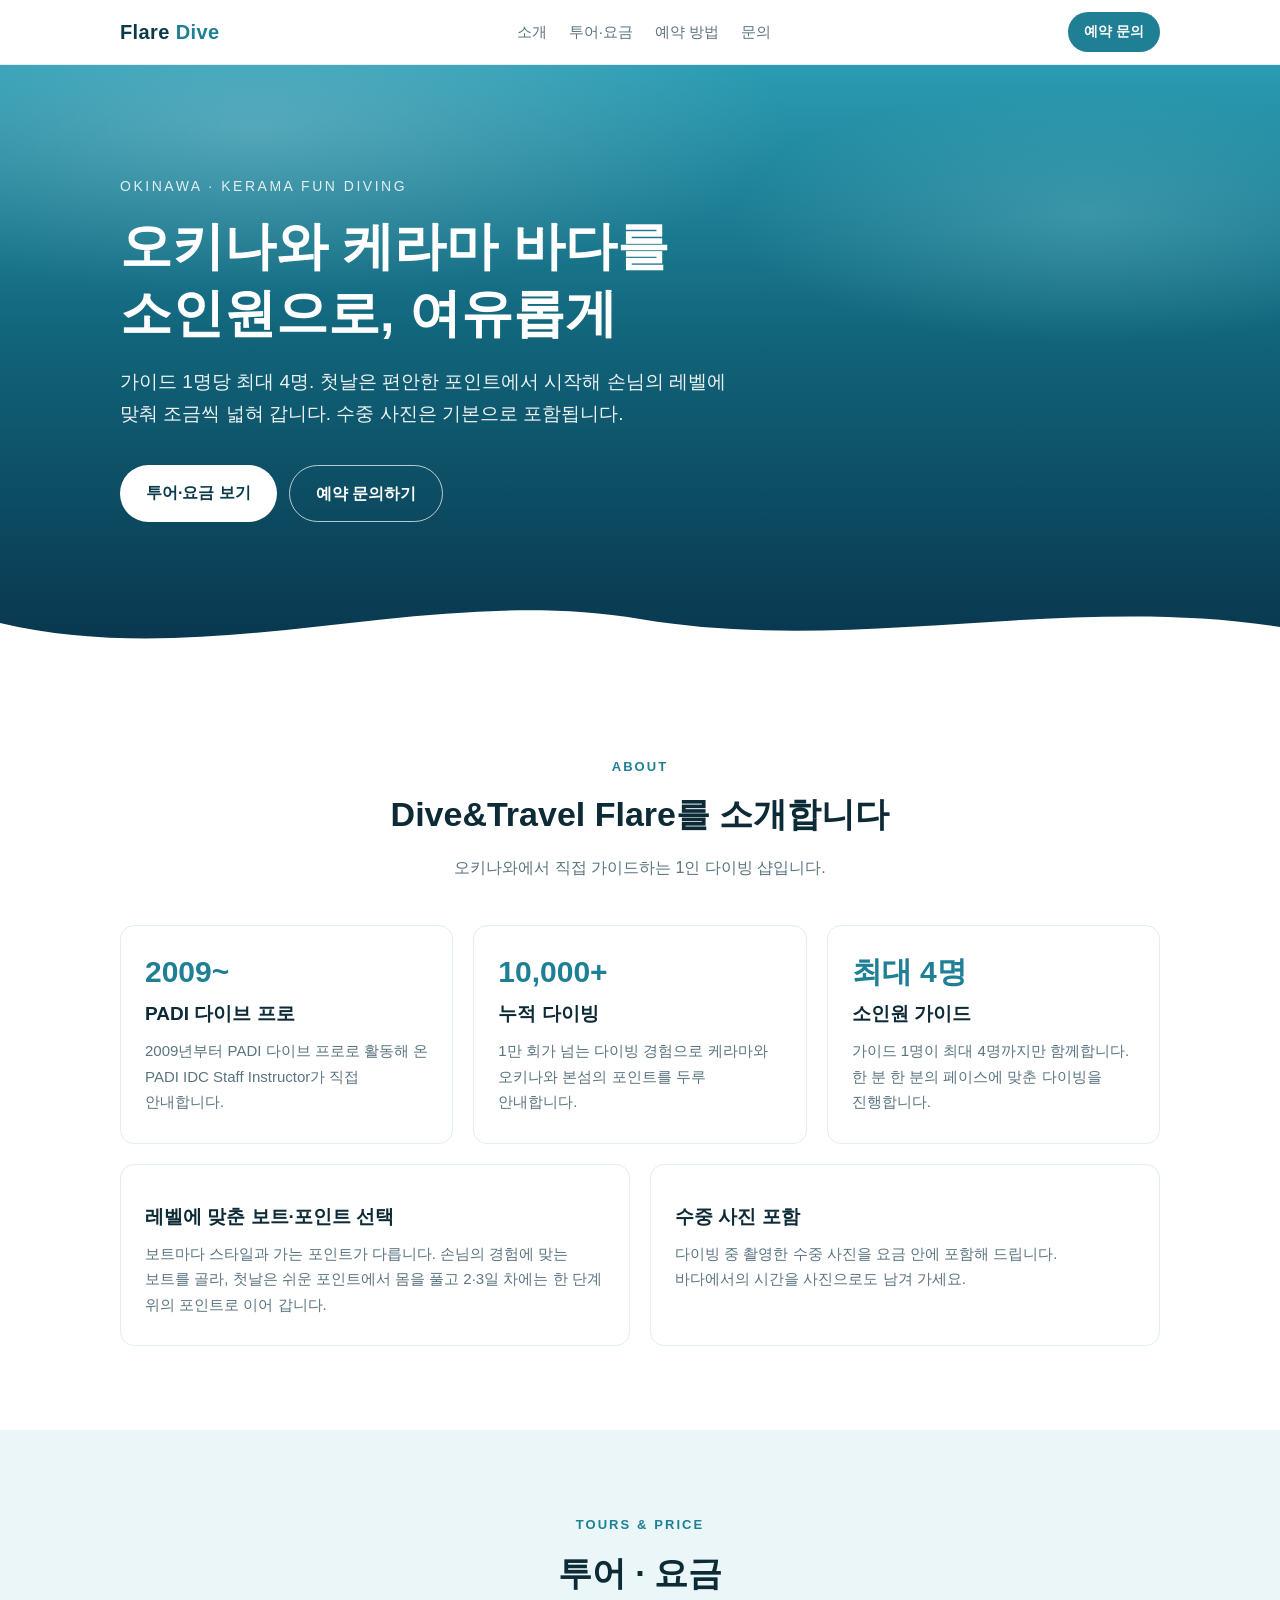
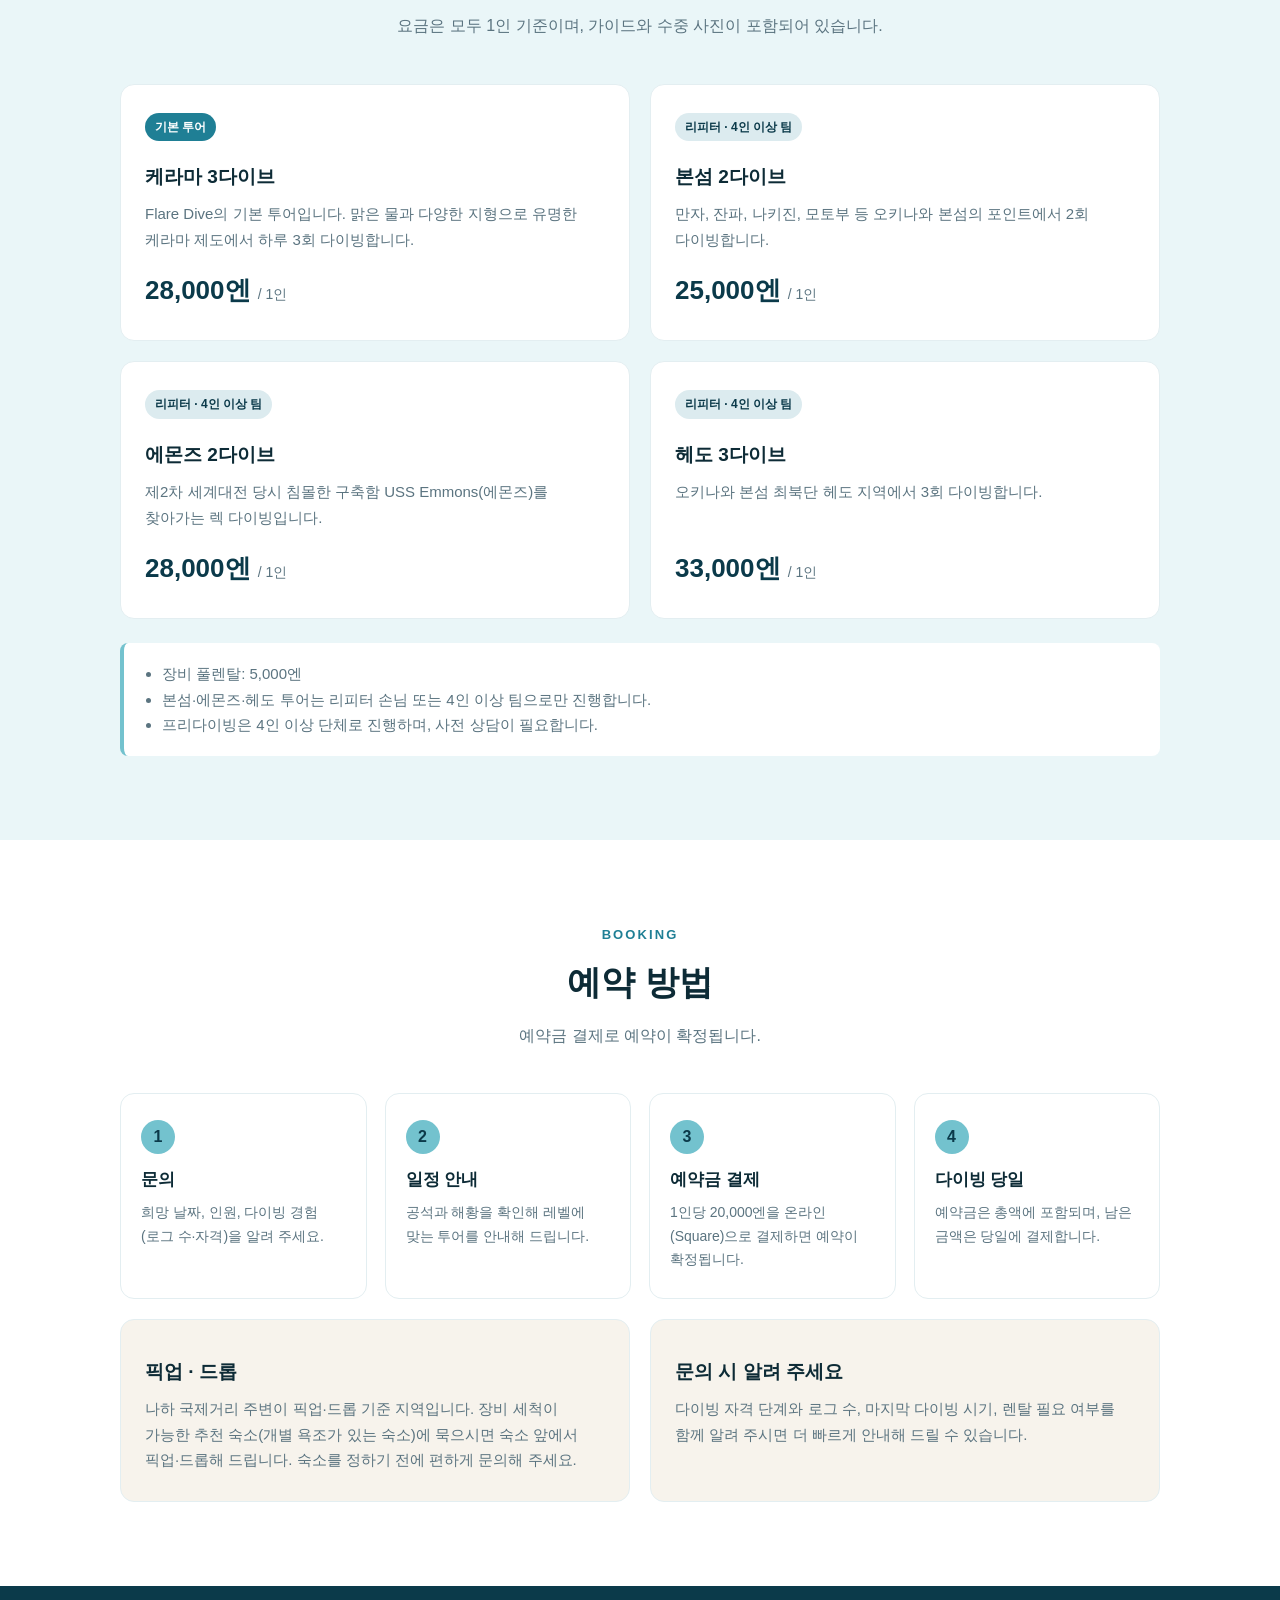
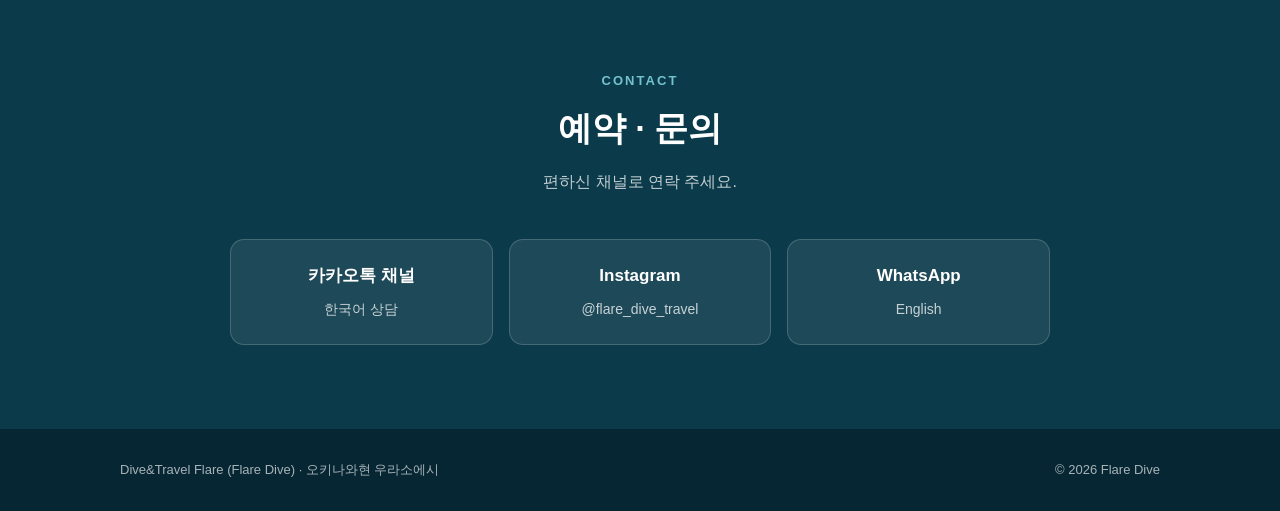
==== index.html @ b8d7e7c4 "Add Flare Dive homepage (Korean) Add initial HTML structure for Flare Dive website including header," ====
<!DOCTYPE html>
<html lang="ko">
<head>
<meta charset="UTF-8">
<meta name="viewport" content="width=device-width, initial-scale=1.0">
<title>Flare Dive | 오키나와 케라마 펀다이빙 · 소인원 가이드</title>
<meta name="description" content="오키나와 케라마 펀다이빙 전문 Dive&Travel Flare. 가이드 1명당 최대 4명 소인원, 수중 사진 포함. 2009년부터 PADI 다이브 프로로 활동한 가이드가 직접 안내합니다.">
<meta property="og:title" content="Flare Dive | 오키나와 케라마 펀다이빙">
<meta property="og:description" content="가이드 1명당 최대 4명 소인원, 수중 사진 포함. 손님 레벨에 맞춘 보트·포인트 선택.">
<meta property="og:type" content="website">
<style>
  :root {
    --ink: #0d2b36;
    --deep: #0b3a4a;
    --sea: #1f7f95;
    --brand: #73c2ce;
    --foam: #eaf6f8;
    --sand: #f7f3ec;
    --muted: #5b7480;
    --radius: 14px;
  }
  * { box-sizing: border-box; margin: 0; padding: 0; }
  html { scroll-behavior: smooth; }
  body {
    font-family: "Pretendard", "Apple SD Gothic Neo", "Noto Sans KR", "Malgun Gothic", sans-serif;
    color: var(--ink);
    line-height: 1.7;
    background: #fff;
    word-break: keep-all;
  }
  a { color: inherit; }
  .wrap { max-width: 1080px; margin: 0 auto; padding: 0 20px; }

  /* Header */
  header {
    position: sticky; top: 0; z-index: 10;
    background: rgba(255,255,255,0.92);
    backdrop-filter: blur(8px);
    border-bottom: 1px solid #e3eef1;
  }
  .nav { display: flex; align-items: center; justify-content: space-between; height: 64px; }
  .logo { font-weight: 800; font-size: 20px; letter-spacing: 0.02em; text-decoration: none; color: var(--deep); }
  .logo span { color: var(--sea); }
  .nav ul { display: flex; gap: 22px; list-style: none; }
  .nav ul a { text-decoration: none; font-size: 15px; color: var(--muted); }
  .nav ul a:hover { color: var(--sea); }
  .nav .cta-sm {
    background: var(--sea); color: #fff; text-decoration: none;
    padding: 8px 16px; border-radius: 999px; font-size: 14px; font-weight: 600;
  }

  /* Hero */
  .hero {
    position: relative; overflow: hidden; color: #fff;
    background: linear-gradient(180deg, #2a9cb3 0%, #11647a 45%, #08334a 100%);
    padding: 110px 0 150px;
  }
  .hero::before {
    content: ""; position: absolute; inset: 0;
    background:
      radial-gradient(ellipse 60% 40% at 20% 10%, rgba(255,255,255,0.22), transparent 70%),
      radial-gradient(ellipse 40% 30% at 85% 25%, rgba(115,194,206,0.35), transparent 70%);
  }
  .hero .wrap { position: relative; }
  .hero .eyebrow { font-size: 14px; letter-spacing: 0.18em; opacity: 0.85; margin-bottom: 14px; }
  .hero h1 { font-size: clamp(30px, 5vw, 52px); line-height: 1.3; font-weight: 800; margin-bottom: 18px; }
  .hero p { font-size: clamp(16px, 2vw, 19px); max-width: 620px; opacity: 0.92; }
  .hero .btns { margin-top: 34px; display: flex; gap: 12px; flex-wrap: wrap; }
  .btn {
    display: inline-block; padding: 14px 26px; border-radius: 999px;
    font-weight: 700; text-decoration: none; font-size: 16px;
  }
  .btn-light { background: #fff; color: var(--deep); }
  .btn-line { border: 1.5px solid rgba(255,255,255,0.7); color: #fff; }
  .wave { position: absolute; left: 0; right: 0; bottom: -1px; width: 100%; height: 90px; }

  /* Sections */
  section { padding: 84px 0; }
  .sec-title { text-align: center; margin-bottom: 44px; }
  .sec-title small { display: block; color: var(--sea); font-weight: 700; letter-spacing: 0.16em; font-size: 13px; margin-bottom: 8px; }
  .sec-title h2 { font-size: clamp(24px, 3.4vw, 34px); font-weight: 800; }
  .sec-title p { color: var(--muted); margin-top: 10px; }

  .grid-3 { display: grid; grid-template-columns: repeat(3, 1fr); gap: 20px; }
  .grid-2 { display: grid; grid-template-columns: repeat(2, 1fr); gap: 20px; }
  .card {
    background: #fff; border: 1px solid #e3eef1; border-radius: var(--radius);
    padding: 28px 24px;
  }
  .card .num { font-size: 30px; font-weight: 800; color: var(--sea); line-height: 1.2; }
  .card h3 { font-size: 19px; margin: 8px 0 8px; }
  .card p { color: var(--muted); font-size: 15px; }

  .bg-foam { background: var(--foam); }
  .bg-sand { background: var(--sand); }

  /* Tours */
  .tour { display: flex; flex-direction: column; }
  .tour .tag {
    align-self: flex-start; font-size: 12px; font-weight: 700;
    padding: 4px 10px; border-radius: 999px; margin-bottom: 12px;
  }
  .tag-main { background: var(--sea); color: #fff; }
  .tag-sub { background: #dcebef; color: var(--deep); }
  .tour .price { font-size: 26px; font-weight: 800; color: var(--deep); margin-top: auto; padding-top: 16px; }
  .tour .price small { font-size: 14px; font-weight: 500; color: var(--muted); }
  .note-box {
    margin-top: 24px; background: #fff; border-left: 4px solid var(--brand);
    border-radius: 8px; padding: 18px 20px; font-size: 15px; color: var(--muted);
  }
  .note-box li { margin-left: 18px; }

  /* Steps */
  .steps { list-style: none; counter-reset: s; display: grid; grid-template-columns: repeat(4, 1fr); gap: 18px; }
  .steps li {
    counter-increment: s; background: #fff; border-radius: var(--radius);
    padding: 26px 20px; border: 1px solid #e3eef1; position: relative;
  }
  .steps li::before {
    content: counter(s); display: grid; place-items: center;
    width: 34px; height: 34px; border-radius: 50%;
    background: var(--brand); color: var(--deep); font-weight: 800; margin-bottom: 12px;
  }
  .steps h3 { font-size: 17px; margin-bottom: 6px; }
  .steps p { font-size: 14px; color: var(--muted); }

  /* Contact */
  .contact { background: var(--deep); color: #fff; text-align: center; }
  .contact .sec-title p { color: rgba(255,255,255,0.75); }
  .channels { display: grid; grid-template-columns: repeat(3, 1fr); gap: 16px; max-width: 820px; margin: 0 auto; }
  .channel {
    display: block; text-decoration: none; background: rgba(255,255,255,0.08);
    border: 1px solid rgba(255,255,255,0.18); border-radius: var(--radius); padding: 22px 16px;
  }
  .channel:hover { background: rgba(255,255,255,0.14); }
  .channel strong { display: block; font-size: 17px; margin-bottom: 4px; }
  .channel span { font-size: 14px; opacity: 0.75; }

  footer { background: #062633; color: rgba(255,255,255,0.65); font-size: 13px; padding: 30px 0; }
  footer .wrap { display: flex; justify-content: space-between; flex-wrap: wrap; gap: 10px; }

  @media (max-width: 860px) {
    .nav ul { display: none; }
    .grid-3, .grid-2, .channels { grid-template-columns: 1fr; }
    .steps { grid-template-columns: 1fr 1fr; }
    section { padding: 64px 0; }
    .hero { padding: 80px 0 120px; }
  }
  @media (max-width: 520px) {
    .steps { grid-template-columns: 1fr; }
  }
</style>
</head>
<body>

<header>
  <div class="wrap nav">
    <a class="logo" href="#top">Flare <span>Dive</span></a>
    <ul>
      <li><a href="#about">소개</a></li>
      <li><a href="#tours">투어·요금</a></li>
      <li><a href="#booking">예약 방법</a></li>
      <li><a href="#contact">문의</a></li>
    </ul>
    <a class="cta-sm" href="#contact">예약 문의</a>
  </div>
</header>

<main id="top">

  <!-- Hero -->
  <div class="hero">
    <div class="wrap">
      <div class="eyebrow">OKINAWA · KERAMA FUN DIVING</div>
      <h1>오키나와 케라마 바다를<br>소인원으로, 여유롭게</h1>
      <p>가이드 1명당 최대 4명. 첫날은 편안한 포인트에서 시작해 손님의 레벨에 맞춰 조금씩 넓혀 갑니다. 수중 사진은 기본으로 포함됩니다.</p>
      <div class="btns">
        <a class="btn btn-light" href="#tours">투어·요금 보기</a>
        <a class="btn btn-line" href="#contact">예약 문의하기</a>
      </div>
    </div>
    <svg class="wave" viewBox="0 0 1440 90" preserveAspectRatio="none" aria-hidden="true">
      <path fill="#ffffff" d="M0,40 C240,90 480,0 720,36 C960,72 1200,10 1440,44 L1440,90 L0,90 Z"></path>
    </svg>
  </div>

  <!-- About -->
  <section id="about">
    <div class="wrap">
      <div class="sec-title">
        <small>ABOUT</small>
        <h2>Dive&amp;Travel Flare를 소개합니다</h2>
        <p>오키나와에서 직접 가이드하는 1인 다이빙 샵입니다.</p>
      </div>
      <div class="grid-3">
        <div class="card">
          <div class="num">2009~</div>
          <h3>PADI 다이브 프로</h3>
          <p>2009년부터 PADI 다이브 프로로 활동해 온 PADI IDC Staff Instructor가 직접 안내합니다.</p>
        </div>
        <div class="card">
          <div class="num">10,000+</div>
          <h3>누적 다이빙</h3>
          <p>1만 회가 넘는 다이빙 경험으로 케라마와 오키나와 본섬의 포인트를 두루 안내합니다.</p>
        </div>
        <div class="card">
          <div class="num">최대 4명</div>
          <h3>소인원 가이드</h3>
          <p>가이드 1명이 최대 4명까지만 함께합니다. 한 분 한 분의 페이스에 맞춘 다이빙을 진행합니다.</p>
        </div>
      </div>
      <div class="grid-2" style="margin-top:20px;">
        <div class="card">
          <h3>레벨에 맞춘 보트·포인트 선택</h3>
          <p>보트마다 스타일과 가는 포인트가 다릅니다. 손님의 경험에 맞는 보트를 골라, 첫날은 쉬운 포인트에서 몸을 풀고 2·3일 차에는 한 단계 위의 포인트로 이어 갑니다.</p>
        </div>
        <div class="card">
          <h3>수중 사진 포함</h3>
          <p>다이빙 중 촬영한 수중 사진을 요금 안에 포함해 드립니다. 바다에서의 시간을 사진으로도 남겨 가세요.</p>
        </div>
      </div>
    </div>
  </section>

  <!-- Tours -->
  <section id="tours" class="bg-foam">
    <div class="wrap">
      <div class="sec-title">
        <small>TOURS &amp; PRICE</small>
        <h2>투어 · 요금</h2>
        <p>요금은 모두 1인 기준이며, 가이드와 수중 사진이 포함되어 있습니다.</p>
      </div>
      <div class="grid-2">
        <div class="card tour">
          <span class="tag tag-main">기본 투어</span>
          <h3>케라마 3다이브</h3>
          <p>Flare Dive의 기본 투어입니다. 맑은 물과 다양한 지형으로 유명한 케라마 제도에서 하루 3회 다이빙합니다.</p>
          <div class="price">28,000엔 <small>/ 1인</small></div>
        </div>
        <div class="card tour">
          <span class="tag tag-sub">리피터 · 4인 이상 팀</span>
          <h3>본섬 2다이브</h3>
          <p>만자, 잔파, 나키진, 모토부 등 오키나와 본섬의 포인트에서 2회 다이빙합니다.</p>
          <div class="price">25,000엔 <small>/ 1인</small></div>
        </div>
        <div class="card tour">
          <span class="tag tag-sub">리피터 · 4인 이상 팀</span>
          <h3>에몬즈 2다이브</h3>
          <p>제2차 세계대전 당시 침몰한 구축함 USS Emmons(에몬즈)를 찾아가는 렉 다이빙입니다.</p>
          <div class="price">28,000엔 <small>/ 1인</small></div>
        </div>
        <div class="card tour">
          <span class="tag tag-sub">리피터 · 4인 이상 팀</span>
          <h3>헤도 3다이브</h3>
          <p>오키나와 본섬 최북단 헤도 지역에서 3회 다이빙합니다.</p>
          <div class="price">33,000엔 <small>/ 1인</small></div>
        </div>
      </div>
      <div class="note-box">
        <ul>
          <li>장비 풀렌탈: 5,000엔</li>
          <li>본섬·에몬즈·헤도 투어는 리피터 손님 또는 4인 이상 팀으로만 진행합니다.</li>
          <li>프리다이빙은 4인 이상 단체로 진행하며, 사전 상담이 필요합니다.</li>
        </ul>
      </div>
    </div>
  </section>

  <!-- Booking -->
  <section id="booking">
    <div class="wrap">
      <div class="sec-title">
        <small>BOOKING</small>
        <h2>예약 방법</h2>
        <p>예약금 결제로 예약이 확정됩니다.</p>
      </div>
      <ol class="steps">
        <li>
          <h3>문의</h3>
          <p>희망 날짜, 인원, 다이빙 경험(로그 수·자격)을 알려 주세요.</p>
        </li>
        <li>
          <h3>일정 안내</h3>
          <p>공석과 해황을 확인해 레벨에 맞는 투어를 안내해 드립니다.</p>
        </li>
        <li>
          <h3>예약금 결제</h3>
          <p>1인당 20,000엔을 온라인(Square)으로 결제하면 예약이 확정됩니다.</p>
        </li>
        <li>
          <h3>다이빙 당일</h3>
          <p>예약금은 총액에 포함되며, 남은 금액은 당일에 결제합니다.</p>
        </li>
      </ol>
      <div class="grid-2" style="margin-top:20px;">
        <div class="card bg-sand">
          <h3>픽업 · 드롭</h3>
          <p>나하 국제거리 주변이 픽업·드롭 기준 지역입니다. 장비 세척이 가능한 추천 숙소(개별 욕조가 있는 숙소)에 묵으시면 숙소 앞에서 픽업·드롭해 드립니다. 숙소를 정하기 전에 편하게 문의해 주세요.</p>
        </div>
        <div class="card bg-sand">
          <h3>문의 시 알려 주세요</h3>
          <p>다이빙 자격 단계와 로그 수, 마지막 다이빙 시기, 렌탈 필요 여부를 함께 알려 주시면 더 빠르게 안내해 드릴 수 있습니다.</p>
        </div>
      </div>
    </div>
  </section>

  <!-- Contact -->
  <section id="contact" class="contact">
    <div class="wrap">
      <div class="sec-title">
        <small style="color:var(--brand);">CONTACT</small>
        <h2>예약 · 문의</h2>
        <p>편하신 채널로 연락 주세요.</p>
      </div>
      <div class="channels">
        <a class="channel" href="#" data-channel="kakao">
          <strong>카카오톡 채널</strong>
          <span>한국어 상담</span>
        </a>
        <a class="channel" href="https://www.instagram.com/flare_dive_travel/" target="_blank" rel="noopener">
          <strong>Instagram</strong>
          <span>@flare_dive_travel</span>
        </a>
        <a class="channel" href="#" data-channel="whatsapp">
          <strong>WhatsApp</strong>
          <span>English</span>
        </a>
      </div>
    </div>
  </section>

</main>

<footer>
  <div class="wrap">
    <div>Dive&amp;Travel Flare (Flare Dive) · 오키나와현 우라소에시</div>
    <div>© 2026 Flare Dive</div>
  </div>
</footer>

</body>
</html>
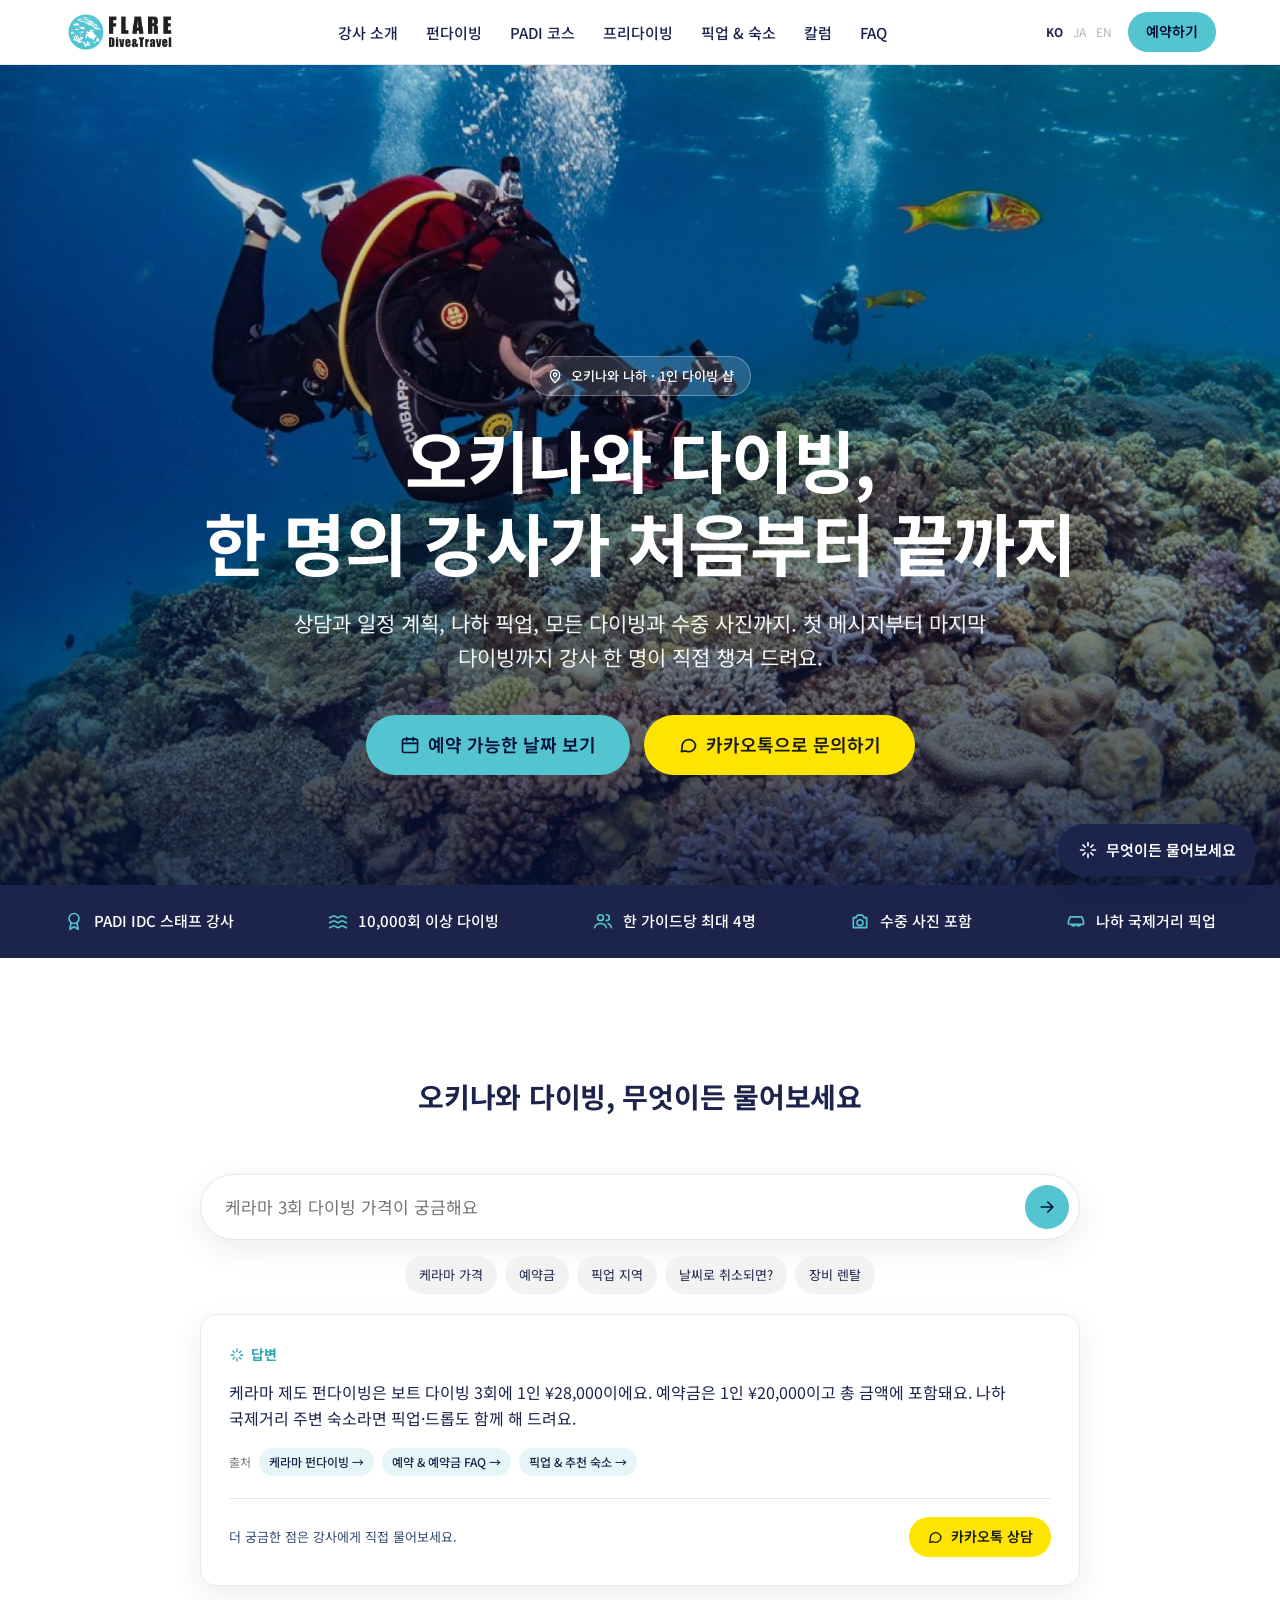
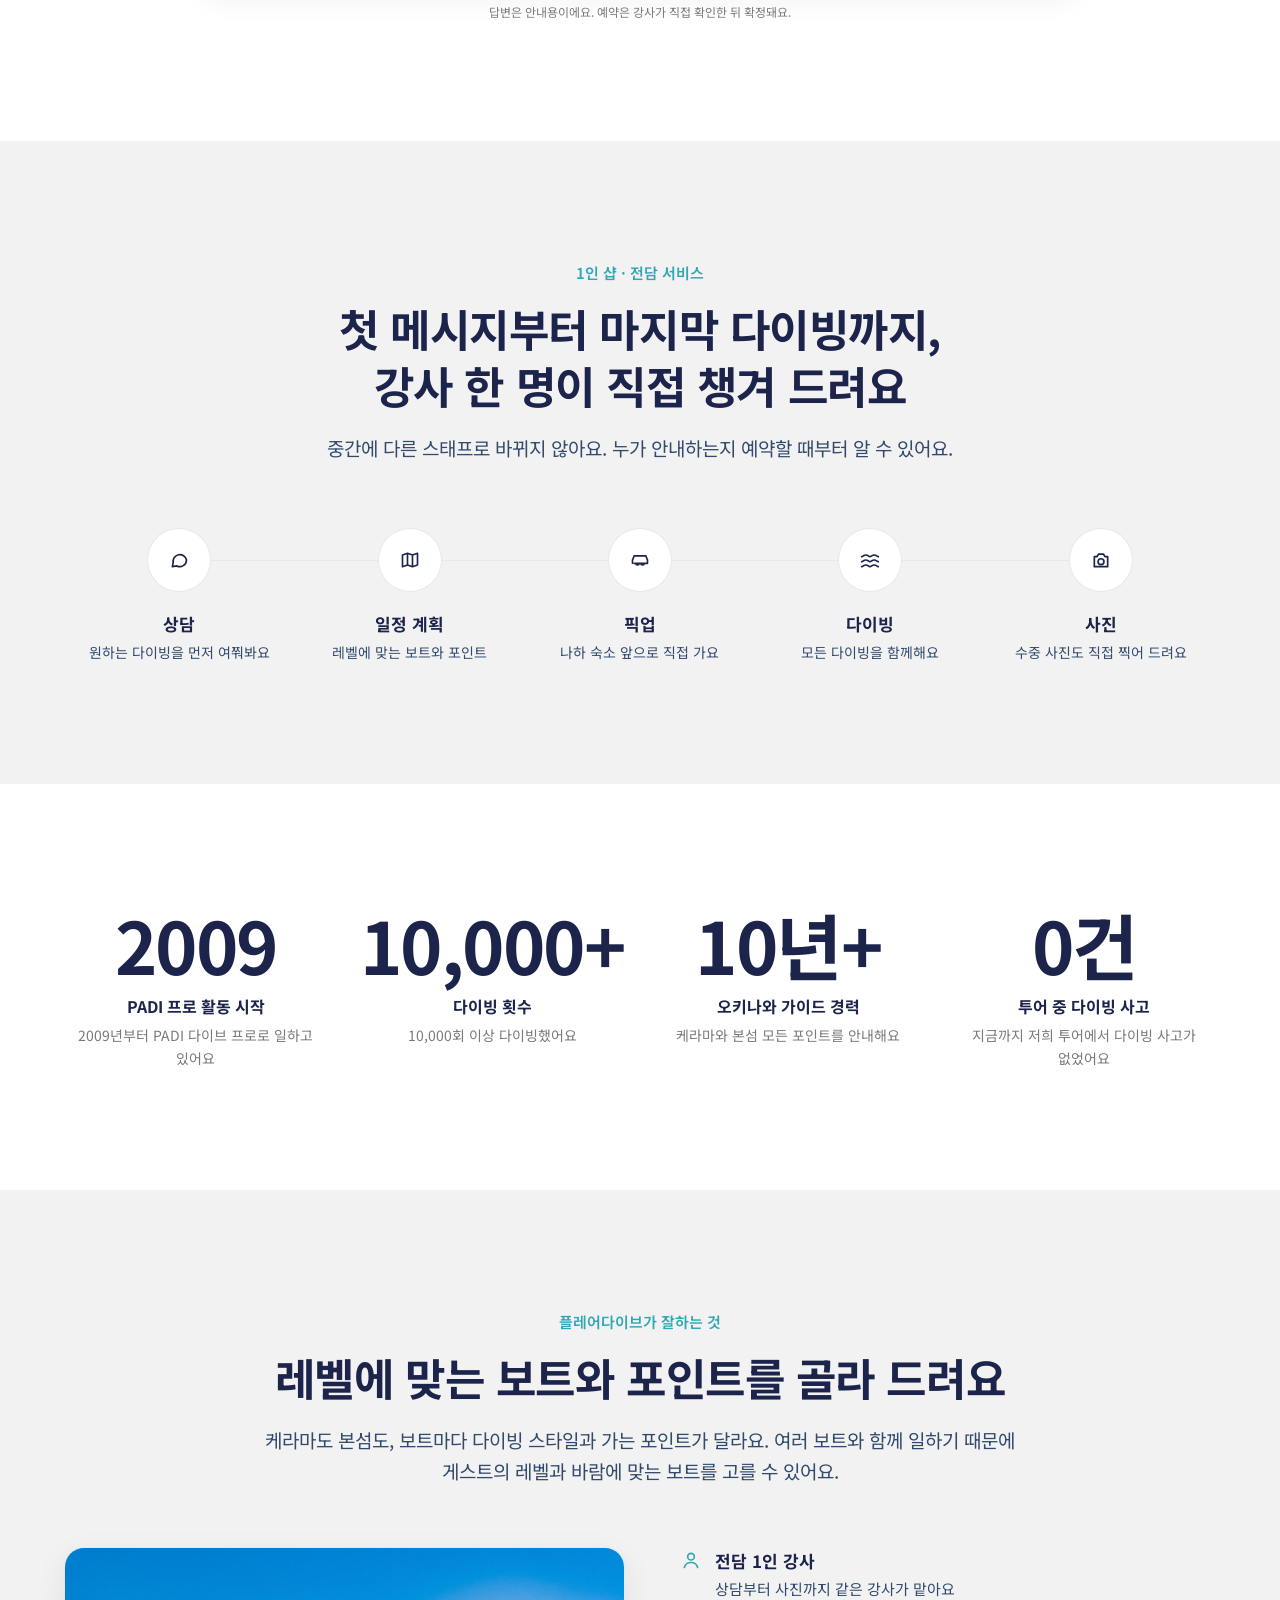
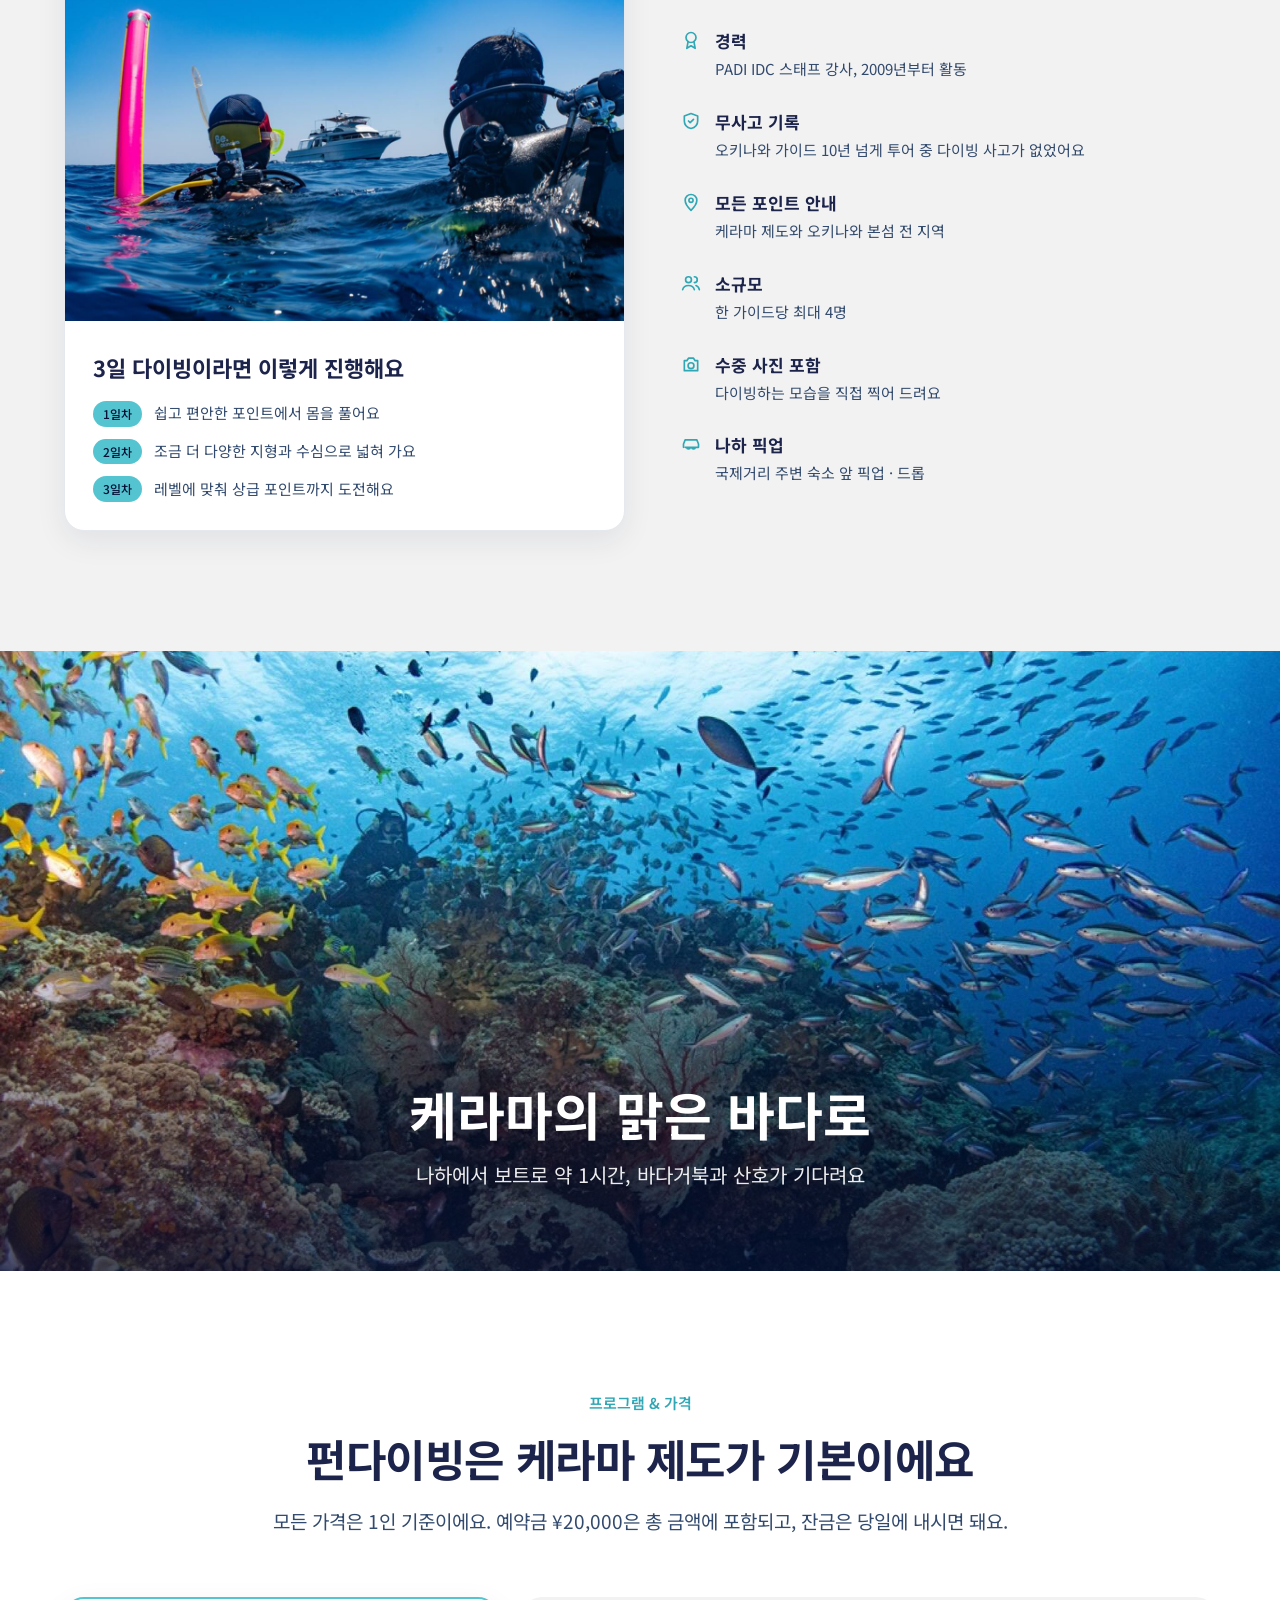
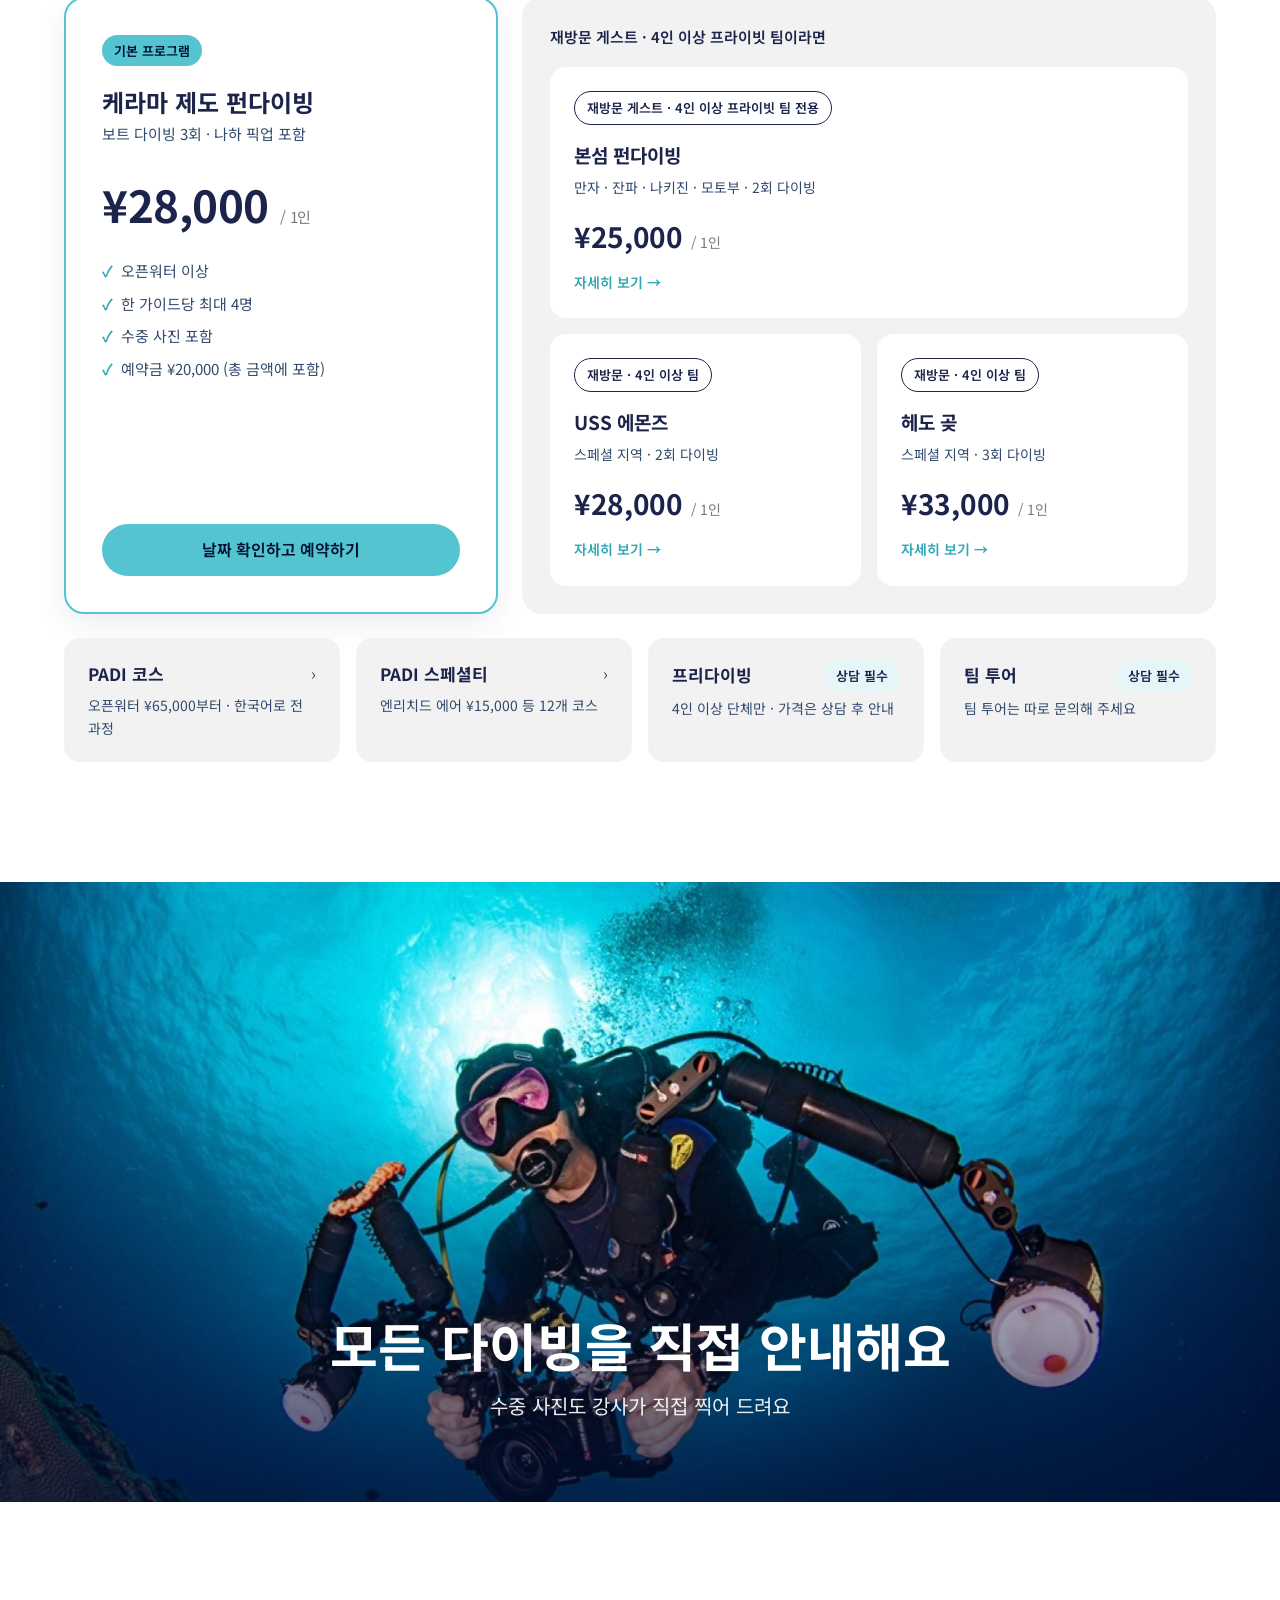
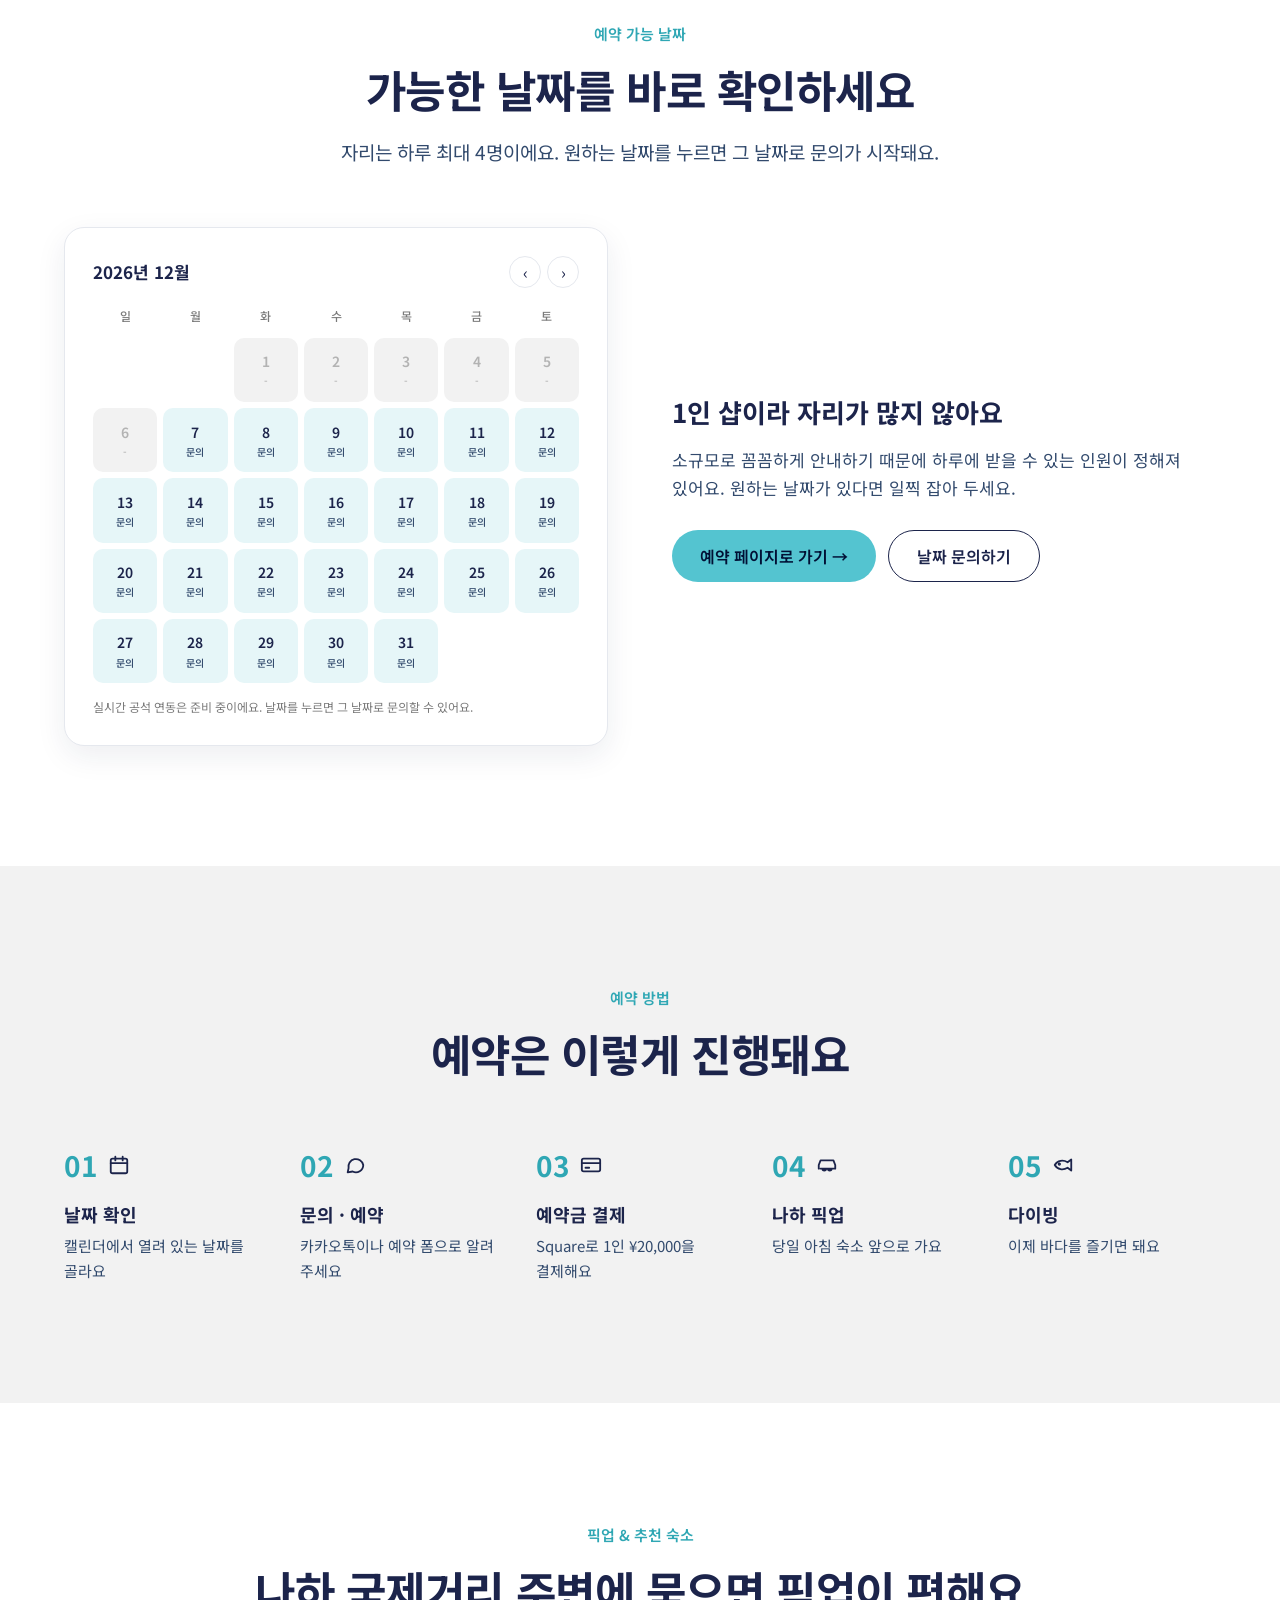
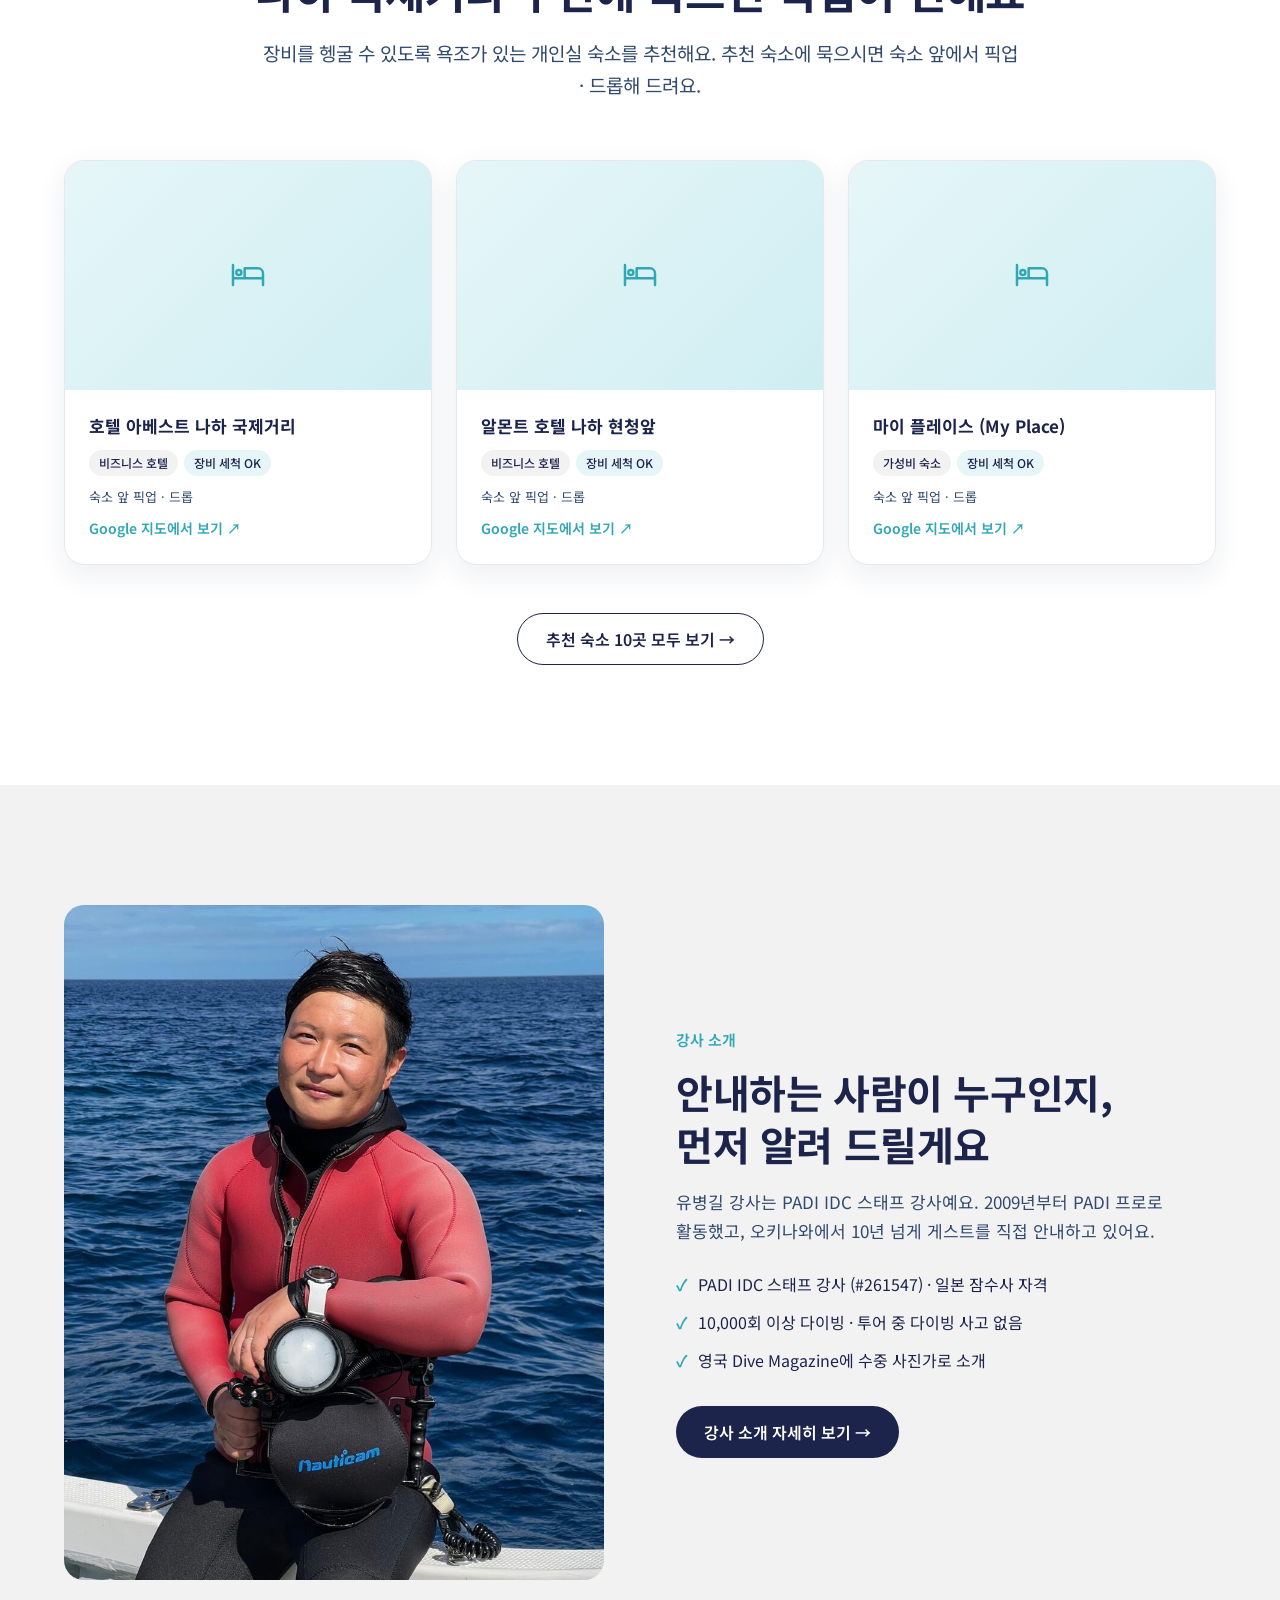
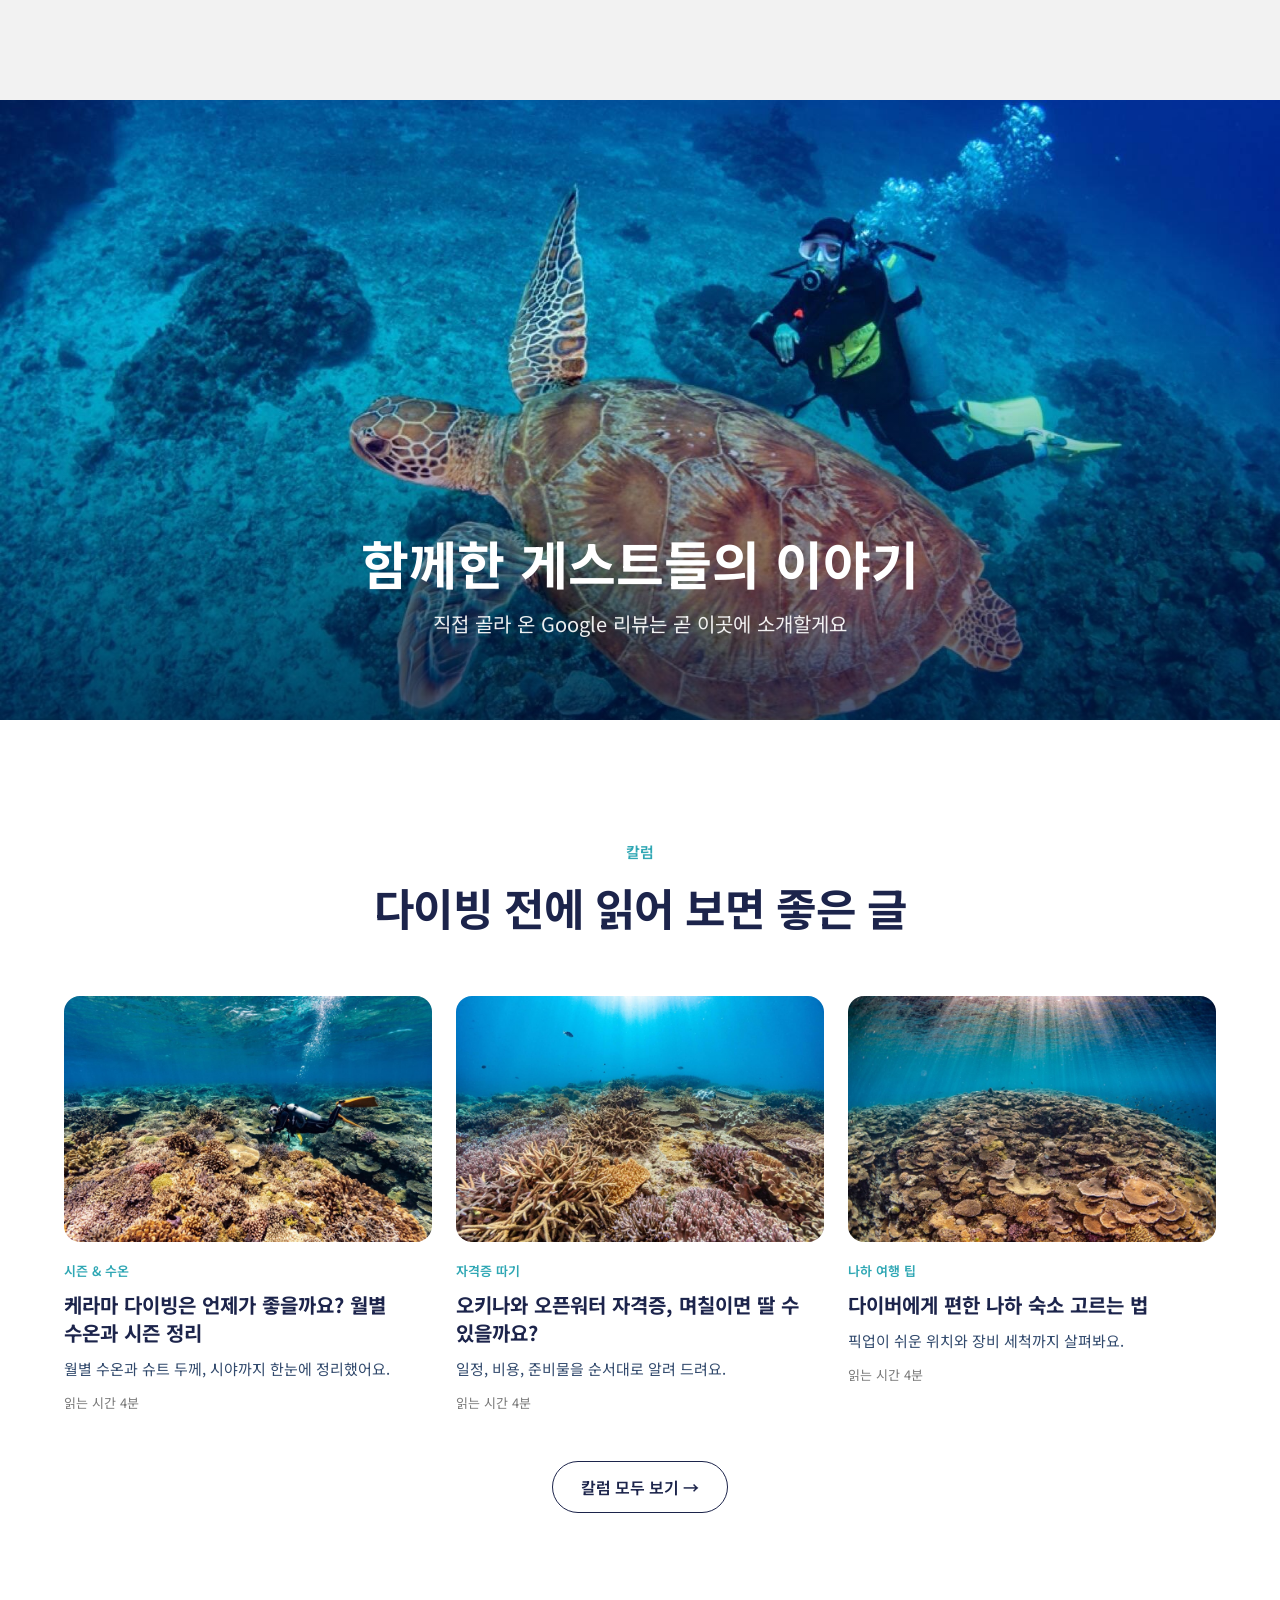
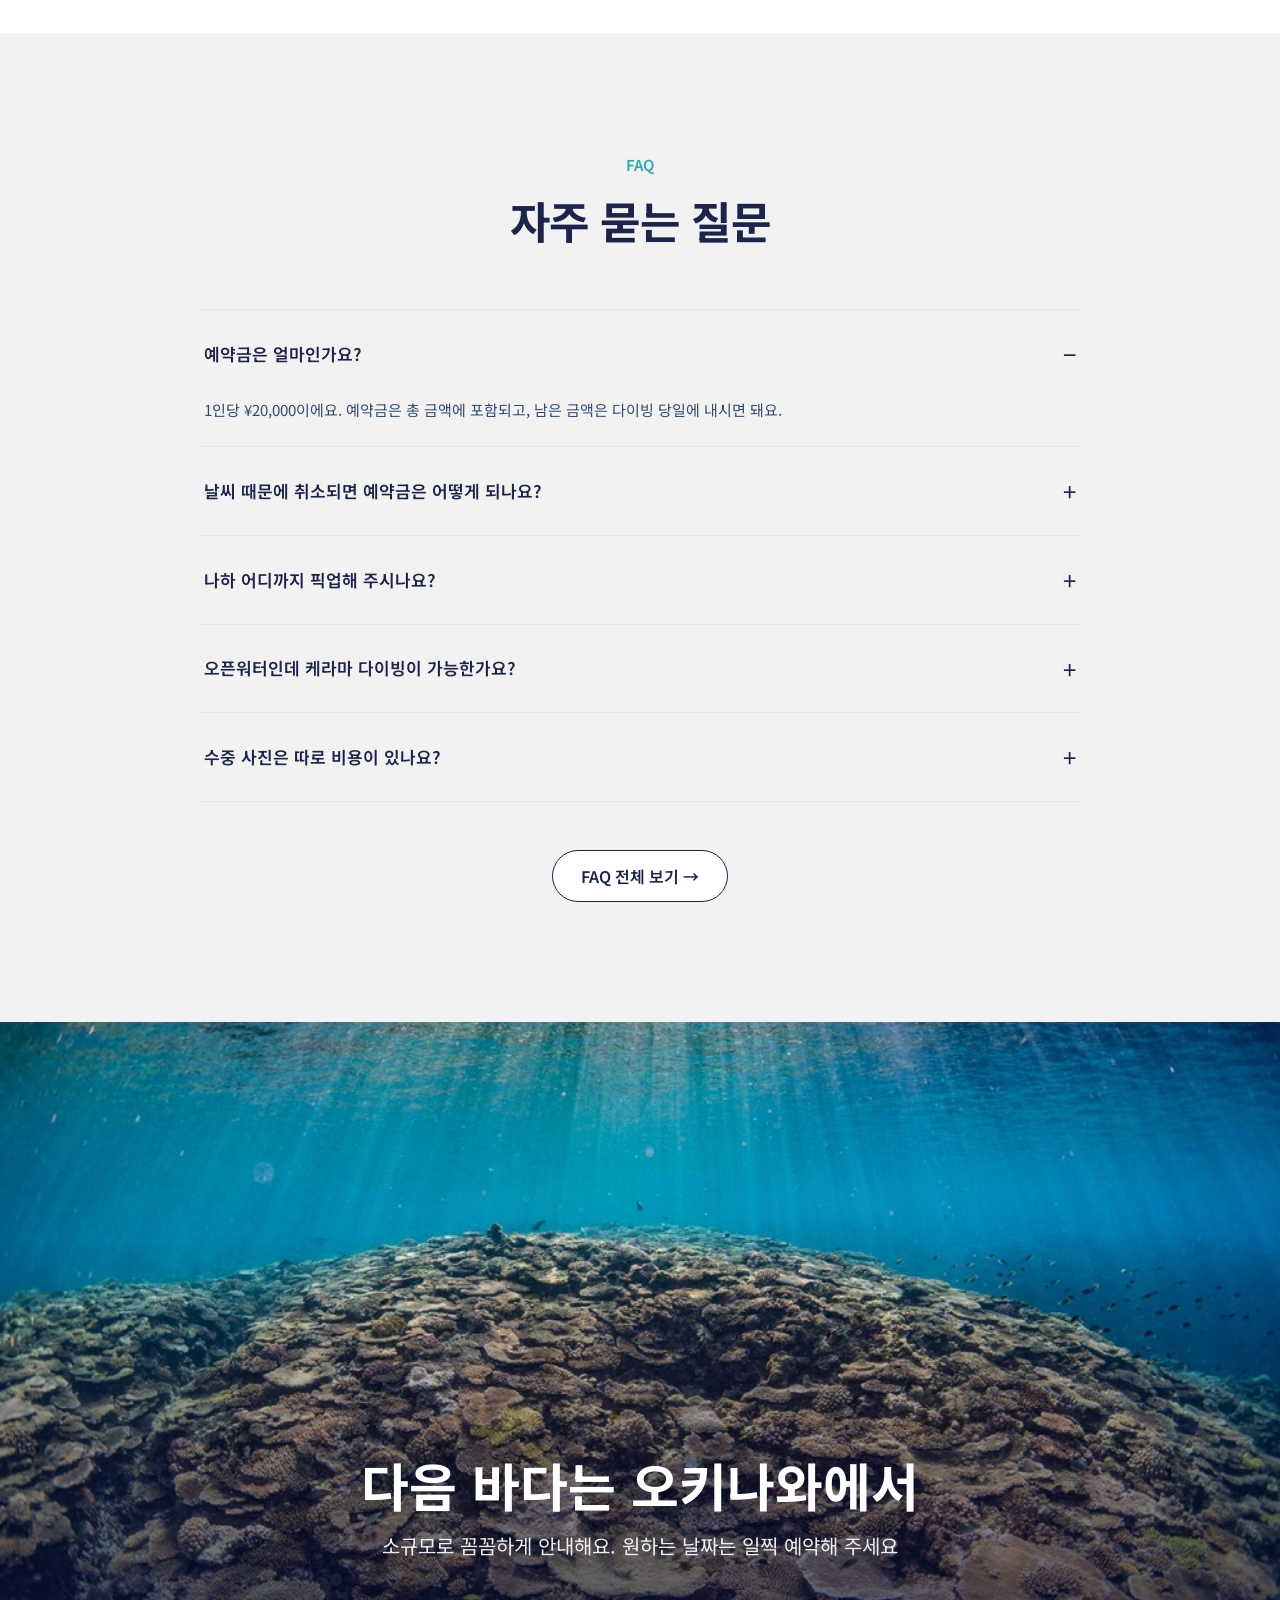
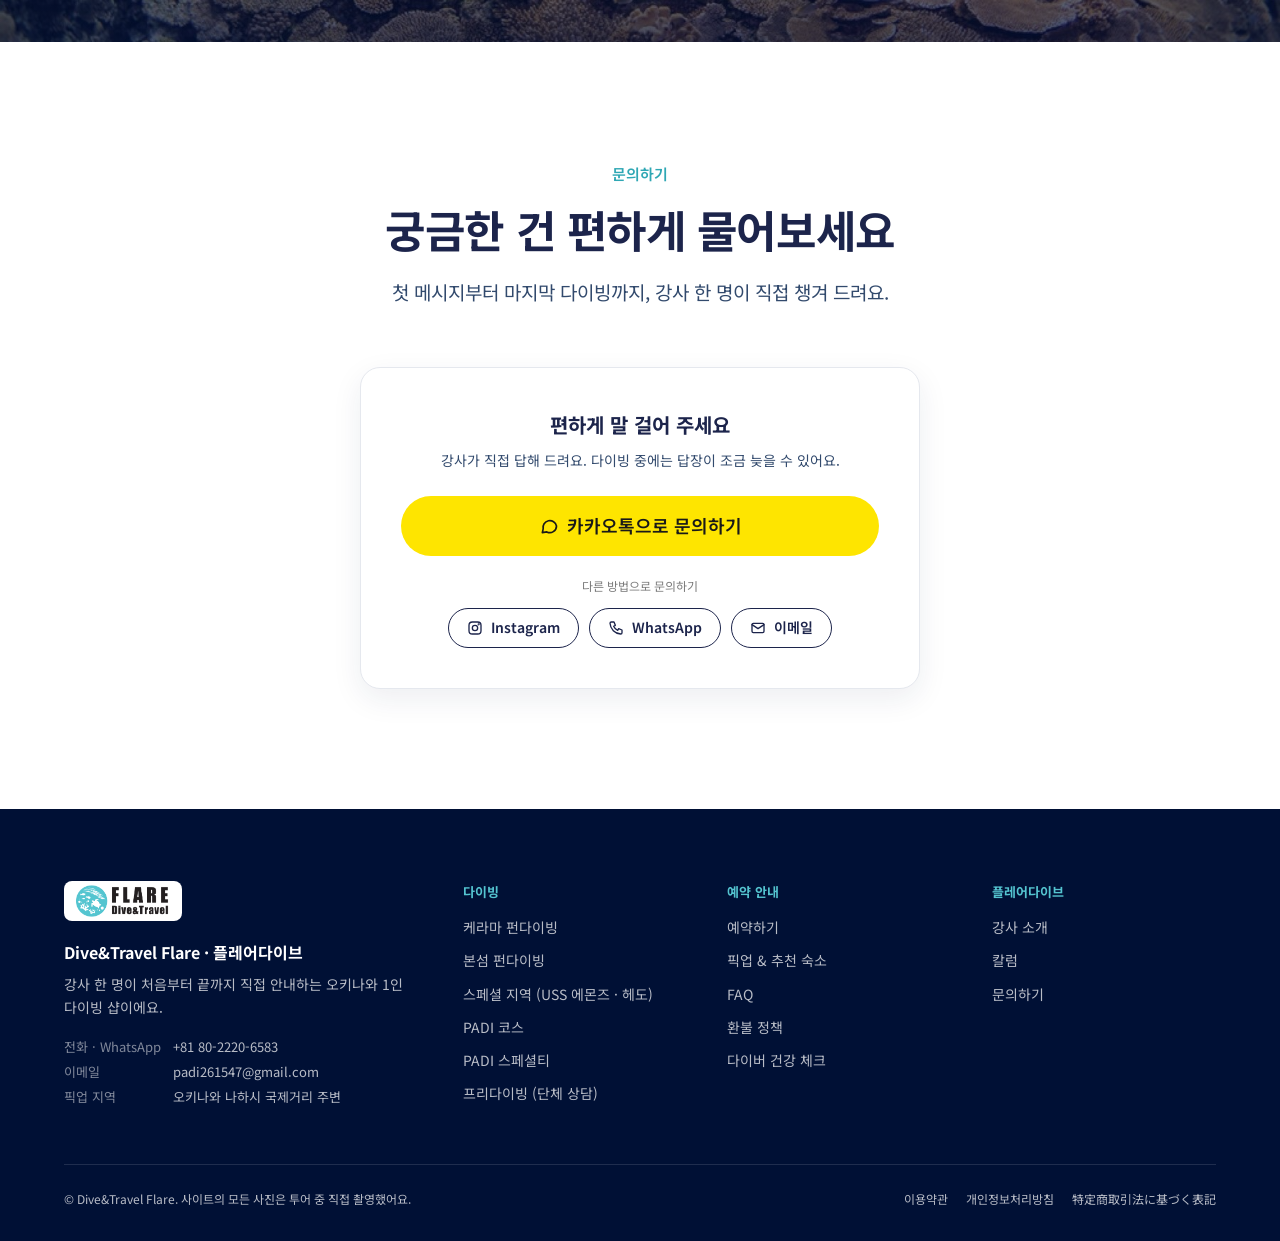
==== commit b7dd8e22: "Rebuild homepage from Flare Dive design" ====
--- a/index.html
+++ b/index.html
@@ -3,341 +3,553 @@
 <head>
 <meta charset="UTF-8">
 <meta name="viewport" content="width=device-width, initial-scale=1.0">
-<title>Flare Dive | 오키나와 케라마 펀다이빙 · 소인원 가이드</title>
-<meta name="description" content="오키나와 케라마 펀다이빙 전문 Dive&Travel Flare. 가이드 1명당 최대 4명 소인원, 수중 사진 포함. 2009년부터 PADI 다이브 프로로 활동한 가이드가 직접 안내합니다.">
-<meta property="og:title" content="Flare Dive | 오키나와 케라마 펀다이빙">
-<meta property="og:description" content="가이드 1명당 최대 4명 소인원, 수중 사진 포함. 손님 레벨에 맞춘 보트·포인트 선택.">
+<title>Flare Dive 플레어다이브 | 오키나와 다이빙, 한 명의 강사가 처음부터 끝까지</title>
+<meta name="description" content="오키나와 나하의 1인 다이빙 샵 플레어다이브. 상담과 일정 계획, 나하 픽업, 모든 다이빙과 수중 사진까지 PADI IDC 스태프 강사 한 명이 직접 안내해요. 케라마 펀다이빙 1인 ¥28,000.">
+<meta property="og:title" content="Flare Dive 플레어다이브 | 오키나와 다이빙">
+<meta property="og:description" content="첫 메시지부터 마지막 다이빙까지, 강사 한 명이 직접 챙겨 드려요.">
+<meta property="og:image" content="images/a09.jpg">
 <meta property="og:type" content="website">
-<style>
-  :root {
-    --ink: #0d2b36;
-    --deep: #0b3a4a;
-    --sea: #1f7f95;
-    --brand: #73c2ce;
-    --foam: #eaf6f8;
-    --sand: #f7f3ec;
-    --muted: #5b7480;
-    --radius: 14px;
-  }
-  * { box-sizing: border-box; margin: 0; padding: 0; }
-  html { scroll-behavior: smooth; }
-  body {
-    font-family: "Pretendard", "Apple SD Gothic Neo", "Noto Sans KR", "Malgun Gothic", sans-serif;
-    color: var(--ink);
-    line-height: 1.7;
-    background: #fff;
-    word-break: keep-all;
-  }
-  a { color: inherit; }
-  .wrap { max-width: 1080px; margin: 0 auto; padding: 0 20px; }
-
-  /* Header */
-  header {
-    position: sticky; top: 0; z-index: 10;
-    background: rgba(255,255,255,0.92);
-    backdrop-filter: blur(8px);
-    border-bottom: 1px solid #e3eef1;
-  }
-  .nav { display: flex; align-items: center; justify-content: space-between; height: 64px; }
-  .logo { font-weight: 800; font-size: 20px; letter-spacing: 0.02em; text-decoration: none; color: var(--deep); }
-  .logo span { color: var(--sea); }
-  .nav ul { display: flex; gap: 22px; list-style: none; }
-  .nav ul a { text-decoration: none; font-size: 15px; color: var(--muted); }
-  .nav ul a:hover { color: var(--sea); }
-  .nav .cta-sm {
-    background: var(--sea); color: #fff; text-decoration: none;
-    padding: 8px 16px; border-radius: 999px; font-size: 14px; font-weight: 600;
-  }
-
-  /* Hero */
-  .hero {
-    position: relative; overflow: hidden; color: #fff;
-    background: linear-gradient(180deg, #2a9cb3 0%, #11647a 45%, #08334a 100%);
-    padding: 110px 0 150px;
-  }
-  .hero::before {
-    content: ""; position: absolute; inset: 0;
-    background:
-      radial-gradient(ellipse 60% 40% at 20% 10%, rgba(255,255,255,0.22), transparent 70%),
-      radial-gradient(ellipse 40% 30% at 85% 25%, rgba(115,194,206,0.35), transparent 70%);
-  }
-  .hero .wrap { position: relative; }
-  .hero .eyebrow { font-size: 14px; letter-spacing: 0.18em; opacity: 0.85; margin-bottom: 14px; }
-  .hero h1 { font-size: clamp(30px, 5vw, 52px); line-height: 1.3; font-weight: 800; margin-bottom: 18px; }
-  .hero p { font-size: clamp(16px, 2vw, 19px); max-width: 620px; opacity: 0.92; }
-  .hero .btns { margin-top: 34px; display: flex; gap: 12px; flex-wrap: wrap; }
-  .btn {
-    display: inline-block; padding: 14px 26px; border-radius: 999px;
-    font-weight: 700; text-decoration: none; font-size: 16px;
-  }
-  .btn-light { background: #fff; color: var(--deep); }
-  .btn-line { border: 1.5px solid rgba(255,255,255,0.7); color: #fff; }
-  .wave { position: absolute; left: 0; right: 0; bottom: -1px; width: 100%; height: 90px; }
-
-  /* Sections */
-  section { padding: 84px 0; }
-  .sec-title { text-align: center; margin-bottom: 44px; }
-  .sec-title small { display: block; color: var(--sea); font-weight: 700; letter-spacing: 0.16em; font-size: 13px; margin-bottom: 8px; }
-  .sec-title h2 { font-size: clamp(24px, 3.4vw, 34px); font-weight: 800; }
-  .sec-title p { color: var(--muted); margin-top: 10px; }
-
-  .grid-3 { display: grid; grid-template-columns: repeat(3, 1fr); gap: 20px; }
-  .grid-2 { display: grid; grid-template-columns: repeat(2, 1fr); gap: 20px; }
-  .card {
-    background: #fff; border: 1px solid #e3eef1; border-radius: var(--radius);
-    padding: 28px 24px;
-  }
-  .card .num { font-size: 30px; font-weight: 800; color: var(--sea); line-height: 1.2; }
-  .card h3 { font-size: 19px; margin: 8px 0 8px; }
-  .card p { color: var(--muted); font-size: 15px; }
-
-  .bg-foam { background: var(--foam); }
-  .bg-sand { background: var(--sand); }
-
-  /* Tours */
-  .tour { display: flex; flex-direction: column; }
-  .tour .tag {
-    align-self: flex-start; font-size: 12px; font-weight: 700;
-    padding: 4px 10px; border-radius: 999px; margin-bottom: 12px;
-  }
-  .tag-main { background: var(--sea); color: #fff; }
-  .tag-sub { background: #dcebef; color: var(--deep); }
-  .tour .price { font-size: 26px; font-weight: 800; color: var(--deep); margin-top: auto; padding-top: 16px; }
-  .tour .price small { font-size: 14px; font-weight: 500; color: var(--muted); }
-  .note-box {
-    margin-top: 24px; background: #fff; border-left: 4px solid var(--brand);
-    border-radius: 8px; padding: 18px 20px; font-size: 15px; color: var(--muted);
-  }
-  .note-box li { margin-left: 18px; }
-
-  /* Steps */
-  .steps { list-style: none; counter-reset: s; display: grid; grid-template-columns: repeat(4, 1fr); gap: 18px; }
-  .steps li {
-    counter-increment: s; background: #fff; border-radius: var(--radius);
-    padding: 26px 20px; border: 1px solid #e3eef1; position: relative;
-  }
-  .steps li::before {
-    content: counter(s); display: grid; place-items: center;
-    width: 34px; height: 34px; border-radius: 50%;
-    background: var(--brand); color: var(--deep); font-weight: 800; margin-bottom: 12px;
-  }
-  .steps h3 { font-size: 17px; margin-bottom: 6px; }
-  .steps p { font-size: 14px; color: var(--muted); }
-
-  /* Contact */
-  .contact { background: var(--deep); color: #fff; text-align: center; }
-  .contact .sec-title p { color: rgba(255,255,255,0.75); }
-  .channels { display: grid; grid-template-columns: repeat(3, 1fr); gap: 16px; max-width: 820px; margin: 0 auto; }
-  .channel {
-    display: block; text-decoration: none; background: rgba(255,255,255,0.08);
-    border: 1px solid rgba(255,255,255,0.18); border-radius: var(--radius); padding: 22px 16px;
-  }
-  .channel:hover { background: rgba(255,255,255,0.14); }
-  .channel strong { display: block; font-size: 17px; margin-bottom: 4px; }
-  .channel span { font-size: 14px; opacity: 0.75; }
-
-  footer { background: #062633; color: rgba(255,255,255,0.65); font-size: 13px; padding: 30px 0; }
-  footer .wrap { display: flex; justify-content: space-between; flex-wrap: wrap; gap: 10px; }
-
-  @media (max-width: 860px) {
-    .nav ul { display: none; }
-    .grid-3, .grid-2, .channels { grid-template-columns: 1fr; }
-    .steps { grid-template-columns: 1fr 1fr; }
-    section { padding: 64px 0; }
-    .hero { padding: 80px 0 120px; }
-  }
-  @media (max-width: 520px) {
-    .steps { grid-template-columns: 1fr; }
-  }
-</style>
+<link rel="icon" href="images/logo.png">
+<link rel="preconnect" href="https://fonts.googleapis.com">
+<link rel="preconnect" href="https://fonts.gstatic.com" crossorigin>
+<link href="https://fonts.googleapis.com/css2?family=Noto+Sans+KR:wght@400;500;600;700&display=swap" rel="stylesheet">
+<link rel="stylesheet" href="style.css">
 </head>
 <body>
 
-<header>
-  <div class="wrap nav">
-    <a class="logo" href="#top">Flare <span>Dive</span></a>
+<svg width="0" height="0" style="position:absolute" aria-hidden="true">
+  <symbol id="i-chat" viewBox="0 0 24 24"><path d="M21 12a8 8 0 0 1-11.6 7.1L4 20l1-4.6A8 8 0 1 1 21 12z"/></symbol>
+  <symbol id="i-map" viewBox="0 0 24 24"><path d="M9 4 3 6v14l6-2 6 2 6-2V4l-6 2-6-2zM9 4v14M15 6v14"/></symbol>
+  <symbol id="i-car" viewBox="0 0 24 24"><path d="M5 16h14M3 16v-4l2-5h14l2 5v4h-2M7 16a2 2 0 1 0 4 0M13 16a2 2 0 1 0 4 0"/></symbol>
+  <symbol id="i-wave" viewBox="0 0 24 24"><path d="M2 8c2 0 2-2 5-2s3 2 5 2 2-2 5-2 3 2 5 2M2 14c2 0 2-2 5-2s3 2 5 2 2-2 5-2 3 2 5 2M2 20c2 0 2-2 5-2s3 2 5 2 2-2 5-2 3 2 5 2"/></symbol>
+  <symbol id="i-cam" viewBox="0 0 24 24"><path d="M4 8h3l2-3h6l2 3h3v12H4z"/><circle cx="12" cy="14" r="3.5"/></symbol>
+  <symbol id="i-award" viewBox="0 0 24 24"><circle cx="12" cy="9" r="6"/><path d="m8.5 14-1.5 8 5-3 5 3-1.5-8"/></symbol>
+  <symbol id="i-user" viewBox="0 0 24 24"><circle cx="12" cy="8" r="4"/><path d="M4 21c1-4 4-6 8-6s7 2 8 6"/></symbol>
+  <symbol id="i-users" viewBox="0 0 24 24"><circle cx="9" cy="8" r="3.5"/><path d="M2 20c.8-3.5 3.3-5 7-5s6.2 1.5 7 5M16 4.5a3.5 3.5 0 0 1 0 7M18 15c2 .6 3.4 2.2 4 5"/></symbol>
+  <symbol id="i-shield" viewBox="0 0 24 24"><path d="M12 3 4 6v6c0 5 3.5 8 8 9 4.5-1 8-4 8-9V6z"/><path d="m9 12 2 2 4-4"/></symbol>
+  <symbol id="i-pin" viewBox="0 0 24 24"><path d="M12 22s7-6.5 7-12a7 7 0 0 0-14 0c0 5.5 7 12 7 12z"/><circle cx="12" cy="10" r="2.5"/></symbol>
+  <symbol id="i-cal" viewBox="0 0 24 24"><rect x="3" y="5" width="18" height="16" rx="2"/><path d="M3 10h18M8 3v4M16 3v4"/></symbol>
+  <symbol id="i-card" viewBox="0 0 24 24"><rect x="2" y="5" width="20" height="14" rx="2"/><path d="M2 10h20M6 15h4"/></symbol>
+  <symbol id="i-fish" viewBox="0 0 24 24"><path d="M3 12c3-5 9-6 14-3l4-3v12l-4-3c-5 3-11 2-14-3z"/><circle cx="8" cy="11" r=".8"/></symbol>
+  <symbol id="i-send" viewBox="0 0 24 24"><path d="M5 12h14M13 6l6 6-6 6"/></symbol>
+  <symbol id="i-spark" viewBox="0 0 24 24"><path d="M12 3v4M12 17v4M3 12h4M17 12h4M6 6l2.5 2.5M15.5 15.5 18 18M18 6l-2.5 2.5M8.5 15.5 6 18"/></symbol>
+  <symbol id="i-bed" viewBox="0 0 24 24"><path d="M3 18V6M3 14h18v4M21 14v-3a3 3 0 0 0-3-3h-8v6"/><circle cx="6.5" cy="10.5" r="1.5"/></symbol>
+  <symbol id="i-insta" viewBox="0 0 24 24"><rect x="3" y="3" width="18" height="18" rx="5"/><circle cx="12" cy="12" r="4"/><circle cx="17.5" cy="6.5" r=".6"/></symbol>
+  <symbol id="i-phone" viewBox="0 0 24 24"><path d="M5 3h4l2 5-2.5 1.5a11 11 0 0 0 6 6L16 13l5 2v4a2 2 0 0 1-2 2A17 17 0 0 1 3 5a2 2 0 0 1 2-2z"/></symbol>
+  <symbol id="i-mail" viewBox="0 0 24 24"><rect x="3" y="5" width="18" height="14" rx="2"/><path d="m3 7 9 6 9-6"/></symbol>
+  <symbol id="i-menu" viewBox="0 0 24 24"><path d="M4 7h16M4 12h16M4 17h16"/></symbol>
+</svg>
+
+<header class="site-nav">
+  <div class="wrap inner">
+    <a class="logo" href="index.html" aria-label="Flare Dive 홈"><img src="images/logo.png" alt="Flare Dive"></a>
+    <nav aria-label="주요 메뉴">
+      <ul class="nav-links">
+        <li><a href="about.html">강사 소개</a></li>
+        <li><a href="fun-diving-kerama.html">펀다이빙</a></li>
+        <li><a href="padi-courses.html">PADI 코스</a></li>
+        <li><a href="freediving.html">프리다이빙</a></li>
+        <li><a href="stays.html">픽업 &amp; 숙소</a></li>
+        <li><a href="column.html">칼럼</a></li>
+        <li><a href="faq.html">FAQ</a></li>
+      </ul>
+    </nav>
+    <div class="nav-right">
+      <div class="lang" aria-label="언어">
+        <span class="on">KO</span>
+        <span title="준비 중">JA</span>
+        <span title="준비 중">EN</span>
+      </div>
+      <a class="btn btn-teal btn-sm" href="booking.html">예약하기</a>
+      <button class="menu-btn" aria-expanded="false" aria-controls="mobile-menu" aria-label="메뉴 열기"><svg class="icon"><use href="#i-menu"/></svg></button>
+    </div>
+  </div>
+  <div class="mobile-menu" id="mobile-menu">
     <ul>
-      <li><a href="#about">소개</a></li>
-      <li><a href="#tours">투어·요금</a></li>
-      <li><a href="#booking">예약 방법</a></li>
-      <li><a href="#contact">문의</a></li>
+      <li><a href="about.html">강사 소개</a></li>
+      <li><a href="fun-diving-kerama.html">펀다이빙</a></li>
+      <li><a href="padi-courses.html">PADI 코스</a></li>
+      <li><a href="freediving.html">프리다이빙</a></li>
+      <li><a href="stays.html">픽업 &amp; 숙소</a></li>
+      <li><a href="column.html">칼럼</a></li>
+      <li><a href="faq.html">FAQ</a></li>
+      <li><a href="booking.html">예약하기</a></li>
     </ul>
-    <a class="cta-sm" href="#contact">예약 문의</a>
   </div>
 </header>
 
-<main id="top">
+<main>
 
   <!-- Hero -->
-  <div class="hero">
-    <div class="wrap">
-      <div class="eyebrow">OKINAWA · KERAMA FUN DIVING</div>
-      <h1>오키나와 케라마 바다를<br>소인원으로, 여유롭게</h1>
-      <p>가이드 1명당 최대 4명. 첫날은 편안한 포인트에서 시작해 손님의 레벨에 맞춰 조금씩 넓혀 갑니다. 수중 사진은 기본으로 포함됩니다.</p>
+  <section class="hero" id="hero">
+    <div class="wrap">
+      <span class="hero-tag"><svg class="icon" style="width:16px;height:16px"><use href="#i-pin"/></svg>오키나와 나하 · 1인 다이빙 샵</span>
+      <h1>오키나와 다이빙,<br>한 명의 강사가 처음부터 끝까지</h1>
+      <p>상담과 일정 계획, 나하 픽업, 모든 다이빙과 수중 사진까지. 첫 메시지부터 마지막 다이빙까지 강사 한 명이 직접 챙겨 드려요.</p>
       <div class="btns">
-        <a class="btn btn-light" href="#tours">투어·요금 보기</a>
-        <a class="btn btn-line" href="#contact">예약 문의하기</a>
-      </div>
-    </div>
-    <svg class="wave" viewBox="0 0 1440 90" preserveAspectRatio="none" aria-hidden="true">
-      <path fill="#ffffff" d="M0,40 C240,90 480,0 720,36 C960,72 1200,10 1440,44 L1440,90 L0,90 Z"></path>
-    </svg>
+        <a class="btn btn-teal btn-lg" href="#availability"><svg class="icon"><use href="#i-cal"/></svg>예약 가능한 날짜 보기</a>
+        <a class="btn btn-kakao btn-lg js-kakao" href="#contact"><svg class="icon"><use href="#i-chat"/></svg>카카오톡으로 문의하기</a>
+      </div>
+    </div>
+  </section>
+
+  <!-- Fact strip -->
+  <div class="facts">
+    <ul class="wrap">
+      <li><svg class="icon"><use href="#i-award"/></svg>PADI IDC 스태프 강사</li>
+      <li><svg class="icon"><use href="#i-wave"/></svg>10,000회 이상 다이빙</li>
+      <li><svg class="icon"><use href="#i-users"/></svg>한 가이드당 최대 4명</li>
+      <li><svg class="icon"><use href="#i-cam"/></svg>수중 사진 포함</li>
+      <li><svg class="icon"><use href="#i-car"/></svg>나하 국제거리 픽업</li>
+    </ul>
   </div>
 
-  <!-- About -->
-  <section id="about">
-    <div class="wrap">
-      <div class="sec-title">
-        <small>ABOUT</small>
-        <h2>Dive&amp;Travel Flare를 소개합니다</h2>
-        <p>오키나와에서 직접 가이드하는 1인 다이빙 샵입니다.</p>
-      </div>
-      <div class="grid-3">
-        <div class="card">
-          <div class="num">2009~</div>
-          <h3>PADI 다이브 프로</h3>
-          <p>2009년부터 PADI 다이브 프로로 활동해 온 PADI IDC Staff Instructor가 직접 안내합니다.</p>
+  <!-- AI Ask -->
+  <section class="section" id="ask">
+    <div class="wrap">
+      <div class="head-center"><h2 class="h2" style="font-size:28px">오키나와 다이빙, 무엇이든 물어보세요</h2></div>
+      <div class="ask-box">
+        <form class="ask-form" id="ask-form">
+          <label for="ask-input" class="sr-only">질문</label>
+          <input id="ask-input" type="text" placeholder="케라마 3회 다이빙 가격이 궁금해요" autocomplete="off">
+          <button class="go" type="submit" aria-label="질문하기"><svg class="icon"><use href="#i-send"/></svg></button>
+        </form>
+        <div class="ask-chips" id="ask-chips">
+          <button type="button">케라마 가격</button>
+          <button type="button">예약금</button>
+          <button type="button">픽업 지역</button>
+          <button type="button">날씨로 취소되면?</button>
+          <button type="button">장비 렌탈</button>
         </div>
-        <div class="card">
-          <div class="num">10,000+</div>
-          <h3>누적 다이빙</h3>
-          <p>1만 회가 넘는 다이빙 경험으로 케라마와 오키나와 본섬의 포인트를 두루 안내합니다.</p>
+        <div class="answer" id="answer" aria-live="polite">
+          <span class="tag"><svg class="icon" style="width:16px;height:16px"><use href="#i-spark"/></svg>답변</span>
+          <p id="answer-text">케라마 제도 펀다이빙은 보트 다이빙 3회에 1인 ¥28,000이에요. 예약금은 1인 ¥20,000이고 총 금액에 포함돼요. 나하 국제거리 주변 숙소라면 픽업·드롭도 함께 해 드려요.</p>
+          <div class="src" id="answer-src">출처
+            <a href="fun-diving-kerama.html">케라마 펀다이빙 →</a>
+            <a href="faq.html">예약 &amp; 예약금 FAQ →</a>
+            <a href="stays.html">픽업 &amp; 추천 숙소 →</a>
+          </div>
+          <div class="foot">
+            <span>더 궁금한 점은 강사에게 직접 물어보세요.</span>
+            <a class="btn btn-kakao btn-sm js-kakao" href="#contact"><svg class="icon" style="width:16px;height:16px"><use href="#i-chat"/></svg>카카오톡 상담</a>
+          </div>
         </div>
-        <div class="card">
-          <div class="num">최대 4명</div>
-          <h3>소인원 가이드</h3>
-          <p>가이드 1명이 최대 4명까지만 함께합니다. 한 분 한 분의 페이스에 맞춘 다이빙을 진행합니다.</p>
+        <p class="disclaimer">답변은 안내용이에요. 예약은 강사가 직접 확인한 뒤 확정돼요.</p>
+      </div>
+    </div>
+  </section>
+
+  <!-- One-person shop message -->
+  <section class="section soft" id="one-person">
+    <div class="wrap">
+      <div class="head-center">
+        <span class="eyebrow">1인 샵 · 전담 서비스</span>
+        <h2 class="h2">첫 메시지부터 마지막 다이빙까지,<br>강사 한 명이 직접 챙겨 드려요</h2>
+        <p class="lead">중간에 다른 스태프로 바뀌지 않아요. 누가 안내하는지 예약할 때부터 알 수 있어요.</p>
+      </div>
+      <ol class="flow">
+        <li><span class="ic"><svg class="icon"><use href="#i-chat"/></svg></span><strong>상담</strong><span>원하는 다이빙을 먼저 여쭤봐요</span></li>
+        <li><span class="ic"><svg class="icon"><use href="#i-map"/></svg></span><strong>일정 계획</strong><span>레벨에 맞는 보트와 포인트</span></li>
+        <li><span class="ic"><svg class="icon"><use href="#i-car"/></svg></span><strong>픽업</strong><span>나하 숙소 앞으로 직접 가요</span></li>
+        <li><span class="ic"><svg class="icon"><use href="#i-wave"/></svg></span><strong>다이빙</strong><span>모든 다이빙을 함께해요</span></li>
+        <li><span class="ic"><svg class="icon"><use href="#i-cam"/></svg></span><strong>사진</strong><span>수중 사진도 직접 찍어 드려요</span></li>
+      </ol>
+    </div>
+  </section>
+
+  <!-- Stats -->
+  <section class="section" id="stats">
+    <div class="wrap stats">
+      <div><div class="num">2009</div><strong>PADI 프로 활동 시작</strong><p>2009년부터 PADI 다이브 프로로 일하고 있어요</p></div>
+      <div><div class="num">10,000+</div><strong>다이빙 횟수</strong><p>10,000회 이상 다이빙했어요</p></div>
+      <div><div class="num">10년+</div><strong>오키나와 가이드 경력</strong><p>케라마와 본섬 모든 포인트를 안내해요</p></div>
+      <div><div class="num">0건</div><strong>투어 중 다이빙 사고</strong><p>지금까지 저희 투어에서 다이빙 사고가 없었어요</p></div>
+    </div>
+  </section>
+
+  <!-- Strengths -->
+  <section class="section soft" id="strengths">
+    <div class="wrap">
+      <div class="head-center">
+        <span class="eyebrow">플레어다이브가 잘하는 것</span>
+        <h2 class="h2">레벨에 맞는 보트와 포인트를 골라 드려요</h2>
+        <p class="lead">케라마도 본섬도, 보트마다 다이빙 스타일과 가는 포인트가 달라요. 여러 보트와 함께 일하기 때문에 게스트의 레벨과 바람에 맞는 보트를 고를 수 있어요.</p>
+      </div>
+      <div class="strengths">
+        <article class="plan-card">
+          <img src="images/b04.jpg" alt="보트 위에서 다이빙을 준비하는 게스트들" loading="lazy">
+          <div class="body">
+            <h3>3일 다이빙이라면 이렇게 진행해요</h3>
+            <ol>
+              <li><span class="day">1일차</span>쉽고 편안한 포인트에서 몸을 풀어요</li>
+              <li><span class="day">2일차</span>조금 더 다양한 지형과 수심으로 넓혀 가요</li>
+              <li><span class="day">3일차</span>레벨에 맞춰 상급 포인트까지 도전해요</li>
+            </ol>
+          </div>
+        </article>
+        <ul class="point-list">
+          <li><svg class="icon"><use href="#i-user"/></svg><div><strong>전담 1인 강사</strong><span>상담부터 사진까지 같은 강사가 맡아요</span></div></li>
+          <li><svg class="icon"><use href="#i-award"/></svg><div><strong>경력</strong><span>PADI IDC 스태프 강사, 2009년부터 활동</span></div></li>
+          <li><svg class="icon"><use href="#i-shield"/></svg><div><strong>무사고 기록</strong><span>오키나와 가이드 10년 넘게 투어 중 다이빙 사고가 없었어요</span></div></li>
+          <li><svg class="icon"><use href="#i-pin"/></svg><div><strong>모든 포인트 안내</strong><span>케라마 제도와 오키나와 본섬 전 지역</span></div></li>
+          <li><svg class="icon"><use href="#i-users"/></svg><div><strong>소규모</strong><span>한 가이드당 최대 4명</span></div></li>
+          <li><svg class="icon"><use href="#i-cam"/></svg><div><strong>수중 사진 포함</strong><span>다이빙하는 모습을 직접 찍어 드려요</span></div></li>
+          <li><svg class="icon"><use href="#i-car"/></svg><div><strong>나하 픽업</strong><span>국제거리 주변 숙소 앞 픽업 · 드롭</span></div></li>
+        </ul>
+      </div>
+    </div>
+  </section>
+
+  <!-- Photo Break -->
+  <section class="photo-break" style="background-image:url('images/a13.jpg')">
+    <div class="wrap">
+      <h2>케라마의 맑은 바다로</h2>
+      <p>나하에서 보트로 약 1시간, 바다거북과 산호가 기다려요</p>
+    </div>
+  </section>
+
+  <!-- Programs & prices -->
+  <section class="section" id="programs">
+    <div class="wrap">
+      <div class="head-center">
+        <span class="eyebrow">프로그램 &amp; 가격</span>
+        <h2 class="h2">펀다이빙은 케라마 제도가 기본이에요</h2>
+        <p class="lead">모든 가격은 1인 기준이에요. 예약금 ¥20,000은 총 금액에 포함되고, 잔금은 당일에 내시면 돼요.</p>
+      </div>
+      <div class="programs">
+        <article class="main-price">
+          <span class="pill pill-teal">기본 프로그램</span>
+          <h3>케라마 제도 펀다이빙</h3>
+          <p class="sub">보트 다이빙 3회 · 나하 픽업 포함</p>
+          <div class="price">¥28,000 <small>/ 1인</small></div>
+          <ul class="checks">
+            <li>오픈워터 이상</li>
+            <li>한 가이드당 최대 4명</li>
+            <li>수중 사진 포함</li>
+            <li>예약금 ¥20,000 (총 금액에 포함)</li>
+          </ul>
+          <a class="btn btn-teal" href="#availability">날짜 확인하고 예약하기</a>
+        </article>
+        <div class="extra">
+          <h3>재방문 게스트 · 4인 이상 프라이빗 팀이라면</h3>
+          <div class="extra-grid">
+            <article class="extra-card wide">
+              <span class="pill pill-line">재방문 게스트 · 4인 이상 프라이빗 팀 전용</span>
+              <h4>본섬 펀다이빙</h4>
+              <span class="meta">만자 · 잔파 · 나키진 · 모토부 · 2회 다이빙</span>
+              <div class="price">¥25,000 <small>/ 1인</small></div>
+              <a class="link-arrow" href="fun-diving-main-island.html">자세히 보기 →</a>
+            </article>
+            <article class="extra-card">
+              <span class="pill pill-line">재방문 · 4인 이상 팀</span>
+              <h4>USS 에몬즈</h4>
+              <span class="meta">스페셜 지역 · 2회 다이빙</span>
+              <div class="price">¥28,000 <small>/ 1인</small></div>
+              <a class="link-arrow" href="fun-diving-special.html">자세히 보기 →</a>
+            </article>
+            <article class="extra-card">
+              <span class="pill pill-line">재방문 · 4인 이상 팀</span>
+              <h4>헤도 곶</h4>
+              <span class="meta">스페셜 지역 · 3회 다이빙</span>
+              <div class="price">¥33,000 <small>/ 1인</small></div>
+              <a class="link-arrow" href="fun-diving-special.html">자세히 보기 →</a>
+            </article>
+          </div>
         </div>
       </div>
-      <div class="grid-2" style="margin-top:20px;">
-        <div class="card">
-          <h3>레벨에 맞춘 보트·포인트 선택</h3>
-          <p>보트마다 스타일과 가는 포인트가 다릅니다. 손님의 경험에 맞는 보트를 골라, 첫날은 쉬운 포인트에서 몸을 풀고 2·3일 차에는 한 단계 위의 포인트로 이어 갑니다.</p>
+      <div class="others">
+        <a class="other" href="padi-courses.html"><div class="top"><h4>PADI 코스</h4><span>›</span></div><p>오픈워터 ¥65,000부터 · 한국어로 전 과정</p></a>
+        <a class="other" href="padi-specialty.html"><div class="top"><h4>PADI 스페셜티</h4><span>›</span></div><p>엔리치드 에어 ¥15,000 등 12개 코스</p></a>
+        <a class="other" href="freediving.html"><div class="top"><h4>프리다이빙</h4><span class="pill pill-soft">상담 필수</span></div><p>4인 이상 단체만 · 가격은 상담 후 안내</p></a>
+        <a class="other js-kakao" href="#contact"><div class="top"><h4>팀 투어</h4><span class="pill pill-soft">상담 필수</span></div><p>팀 투어는 따로 문의해 주세요</p></a>
+      </div>
+    </div>
+  </section>
+
+  <!-- Photo Break -->
+  <section class="photo-break" style="background-image:url('images/b11.jpg')">
+    <div class="wrap">
+      <h2>모든 다이빙을 직접 안내해요</h2>
+      <p>수중 사진도 강사가 직접 찍어 드려요</p>
+    </div>
+  </section>
+
+  <!-- Availability -->
+  <section class="section" id="availability">
+    <div class="wrap">
+      <div class="head-center">
+        <span class="eyebrow">예약 가능 날짜</span>
+        <h2 class="h2">가능한 날짜를 바로 확인하세요</h2>
+        <p class="lead">자리는 하루 최대 4명이에요. 원하는 날짜를 누르면 그 날짜로 문의가 시작돼요.</p>
+      </div>
+      <div class="avail">
+        <div class="cal">
+          <div class="cal-head">
+            <h3 id="cal-title"></h3>
+            <div class="nav-btns">
+              <button type="button" id="cal-prev" aria-label="이전 달">‹</button>
+              <button type="button" id="cal-next" aria-label="다음 달">›</button>
+            </div>
+          </div>
+          <div class="cal-grid" id="cal-grid"></div>
+          <p class="cal-note">실시간 공석 연동은 준비 중이에요. 날짜를 누르면 그 날짜로 문의할 수 있어요.</p>
         </div>
-        <div class="card">
-          <h3>수중 사진 포함</h3>
-          <p>다이빙 중 촬영한 수중 사진을 요금 안에 포함해 드립니다. 바다에서의 시간을 사진으로도 남겨 가세요.</p>
+        <div class="txt">
+          <h3 class="big">1인 샵이라 자리가 많지 않아요</h3>
+          <p>소규모로 꼼꼼하게 안내하기 때문에 하루에 받을 수 있는 인원이 정해져 있어요. 원하는 날짜가 있다면 일찍 잡아 두세요.</p>
+          <div class="btns">
+            <a class="btn btn-teal" href="booking.html">예약 페이지로 가기 →</a>
+            <a class="btn btn-outline js-kakao" href="#contact">날짜 문의하기</a>
+          </div>
         </div>
       </div>
     </div>
   </section>
 
-  <!-- Tours -->
-  <section id="tours" class="bg-foam">
-    <div class="wrap">
-      <div class="sec-title">
-        <small>TOURS &amp; PRICE</small>
-        <h2>투어 · 요금</h2>
-        <p>요금은 모두 1인 기준이며, 가이드와 수중 사진이 포함되어 있습니다.</p>
-      </div>
-      <div class="grid-2">
-        <div class="card tour">
-          <span class="tag tag-main">기본 투어</span>
-          <h3>케라마 3다이브</h3>
-          <p>Flare Dive의 기본 투어입니다. 맑은 물과 다양한 지형으로 유명한 케라마 제도에서 하루 3회 다이빙합니다.</p>
-          <div class="price">28,000엔 <small>/ 1인</small></div>
+  <!-- How it works -->
+  <section class="section soft" id="how">
+    <div class="wrap">
+      <div class="head-center">
+        <span class="eyebrow">예약 방법</span>
+        <h2 class="h2">예약은 이렇게 진행돼요</h2>
+      </div>
+      <ol class="steps">
+        <li><div class="n">01 <svg class="icon"><use href="#i-cal"/></svg></div><strong>날짜 확인</strong><p>캘린더에서 열려 있는 날짜를 골라요</p></li>
+        <li><div class="n">02 <svg class="icon"><use href="#i-chat"/></svg></div><strong>문의 · 예약</strong><p>카카오톡이나 예약 폼으로 알려 주세요</p></li>
+        <li><div class="n">03 <svg class="icon"><use href="#i-card"/></svg></div><strong>예약금 결제</strong><p>Square로 1인 ¥20,000을 결제해요</p></li>
+        <li><div class="n">04 <svg class="icon"><use href="#i-car"/></svg></div><strong>나하 픽업</strong><p>당일 아침 숙소 앞으로 가요</p></li>
+        <li><div class="n">05 <svg class="icon"><use href="#i-fish"/></svg></div><strong>다이빙</strong><p>이제 바다를 즐기면 돼요</p></li>
+      </ol>
+    </div>
+  </section>
+
+  <!-- Stays teaser -->
+  <section class="section" id="stays">
+    <div class="wrap">
+      <div class="head-center">
+        <span class="eyebrow">픽업 &amp; 추천 숙소</span>
+        <h2 class="h2">나하 국제거리 주변에 묵으면 픽업이 편해요</h2>
+        <p class="lead">장비를 헹굴 수 있도록 욕조가 있는 개인실 숙소를 추천해요. 추천 숙소에 묵으시면 숙소 앞에서 픽업 · 드롭해 드려요.</p>
+      </div>
+      <div class="cards-3">
+        <article class="hotel">
+          <div class="ph"><svg class="icon"><use href="#i-bed"/></svg></div>
+          <div class="body">
+            <h3>호텔 아베스트 나하 국제거리</h3>
+            <div class="tags"><span>비즈니스 호텔</span><span class="ok">장비 세척 OK</span></div>
+            <p>숙소 앞 픽업 · 드롭</p>
+            <a class="link-arrow" href="https://www.google.com/maps/search/?api=1&amp;query=Hotel+Abest+Naha+Kokusai+Dori" target="_blank" rel="noopener">Google 지도에서 보기 ↗</a>
+          </div>
+        </article>
+        <article class="hotel">
+          <div class="ph"><svg class="icon"><use href="#i-bed"/></svg></div>
+          <div class="body">
+            <h3>알몬트 호텔 나하 현청앞</h3>
+            <div class="tags"><span>비즈니스 호텔</span><span class="ok">장비 세척 OK</span></div>
+            <p>숙소 앞 픽업 · 드롭</p>
+            <a class="link-arrow" href="https://www.google.com/maps/search/?api=1&amp;query=Almont+Hotel+Naha+Kenchomae" target="_blank" rel="noopener">Google 지도에서 보기 ↗</a>
+          </div>
+        </article>
+        <article class="hotel">
+          <div class="ph"><svg class="icon"><use href="#i-bed"/></svg></div>
+          <div class="body">
+            <h3>마이 플레이스 (My Place)</h3>
+            <div class="tags"><span>가성비 숙소</span><span class="ok">장비 세척 OK</span></div>
+            <p>숙소 앞 픽업 · 드롭</p>
+            <a class="link-arrow" href="https://www.google.com/maps/search/?api=1&amp;query=My+Place+Naha+Okinawa" target="_blank" rel="noopener">Google 지도에서 보기 ↗</a>
+          </div>
+        </article>
+      </div>
+      <div class="center-cta"><a class="btn btn-outline" href="stays.html">추천 숙소 10곳 모두 보기 →</a></div>
+    </div>
+  </section>
+
+  <!-- Instructor teaser -->
+  <section class="section soft" id="instructor">
+    <div class="wrap instructor">
+      <img src="images/b01.jpg" alt="플레어다이브 유병길 강사" loading="lazy">
+      <div>
+        <span class="eyebrow">강사 소개</span>
+        <h2 class="h2">안내하는 사람이 누구인지,<br>먼저 알려 드릴게요</h2>
+        <p class="lead">유병길 강사는 PADI IDC 스태프 강사예요. 2009년부터 PADI 프로로 활동했고, 오키나와에서 10년 넘게 게스트를 직접 안내하고 있어요.</p>
+        <ul>
+          <li>PADI IDC 스태프 강사 (#261547) · 일본 잠수사 자격</li>
+          <li>10,000회 이상 다이빙 · 투어 중 다이빙 사고 없음</li>
+          <li>영국 Dive Magazine에 수중 사진가로 소개</li>
+        </ul>
+        <a class="btn btn-navy" href="about.html">강사 소개 자세히 보기 →</a>
+      </div>
+    </div>
+  </section>
+
+  <!-- Photo Break -->
+  <section class="photo-break" style="background-image:url('images/b07.jpg')">
+    <div class="wrap">
+      <h2>함께한 게스트들의 이야기</h2>
+      <p>직접 골라 온 Google 리뷰는 곧 이곳에 소개할게요</p>
+    </div>
+  </section>
+
+  <!-- Latest columns -->
+  <section class="section" id="columns">
+    <div class="wrap">
+      <div class="head-center">
+        <span class="eyebrow">칼럼</span>
+        <h2 class="h2">다이빙 전에 읽어 보면 좋은 글</h2>
+      </div>
+      <div class="cards-3">
+        <a class="post" href="column-kerama-diving-season.html">
+          <img src="images/a05.jpg" alt="케라마 바다의 산호와 물고기" loading="lazy">
+          <span class="cat">시즌 &amp; 수온</span>
+          <h3>케라마 다이빙은 언제가 좋을까요? 월별 수온과 시즌 정리</h3>
+          <p>월별 수온과 슈트 두께, 시야까지 한눈에 정리했어요.</p>
+          <span class="meta">읽는 시간 4분</span>
+        </a>
+        <a class="post" href="column-okinawa-open-water-guide.html">
+          <img src="images/a17.jpg" alt="산호초 위를 지나는 다이버" loading="lazy">
+          <span class="cat">자격증 따기</span>
+          <h3>오키나와 오픈워터 자격증, 며칠이면 딸 수 있을까요?</h3>
+          <p>일정, 비용, 준비물을 순서대로 알려 드려요.</p>
+          <span class="meta">읽는 시간 4분</span>
+        </a>
+        <a class="post" href="column-naha-diving-hotel-tips.html">
+          <img src="images/a14.jpg" alt="오키나와의 맑은 바닷속" loading="lazy">
+          <span class="cat">나하 여행 팁</span>
+          <h3>다이버에게 편한 나하 숙소 고르는 법</h3>
+          <p>픽업이 쉬운 위치와 장비 세척까지 살펴봐요.</p>
+          <span class="meta">읽는 시간 4분</span>
+        </a>
+      </div>
+      <div class="center-cta"><a class="btn btn-outline" href="column.html">칼럼 모두 보기 →</a></div>
+    </div>
+  </section>
+
+  <!-- FAQ preview -->
+  <section class="section soft" id="faq">
+    <div class="wrap">
+      <div class="head-center">
+        <span class="eyebrow">FAQ</span>
+        <h2 class="h2">자주 묻는 질문</h2>
+      </div>
+      <div class="faq">
+        <details open>
+          <summary>예약금은 얼마인가요?</summary>
+          <p>1인당 ¥20,000이에요. 예약금은 총 금액에 포함되고, 남은 금액은 다이빙 당일에 내시면 돼요.</p>
+        </details>
+        <details>
+          <summary>날씨 때문에 취소되면 예약금은 어떻게 되나요?</summary>
+          <p>기상이나 해상 상태가 나빠 투어가 취소되면 예약금을 전액 환불해 드려요.</p>
+        </details>
+        <details>
+          <summary>나하 어디까지 픽업해 주시나요?</summary>
+          <p>나하시 국제거리 주변 숙소 앞으로 가요.</p>
+        </details>
+        <details>
+          <summary>오픈워터인데 케라마 다이빙이 가능한가요?</summary>
+          <p>네, 가능해요. 레벨에 맞는 보트와 포인트를 골라 드려요.</p>
+        </details>
+        <details>
+          <summary>수중 사진은 따로 비용이 있나요?</summary>
+          <p>아니요, 포함이에요. 안전에 문제가 없으면 강사가 직접 찍어 드려요.</p>
+        </details>
+      </div>
+      <div class="center-cta"><a class="btn btn-outline" href="faq.html">FAQ 전체 보기 →</a></div>
+    </div>
+  </section>
+
+  <!-- Photo Break -->
+  <section class="photo-break" style="background-image:url('images/a14.jpg')">
+    <div class="wrap">
+      <h2>다음 바다는 오키나와에서</h2>
+      <p>소규모로 꼼꼼하게 안내해요. 원하는 날짜는 일찍 예약해 주세요</p>
+    </div>
+  </section>
+
+  <!-- Contact CTA -->
+  <section class="section" id="contact">
+    <div class="wrap">
+      <div class="head-center">
+        <span class="eyebrow">문의하기</span>
+        <h2 class="h2">궁금한 건 편하게 물어보세요</h2>
+        <p class="lead">첫 메시지부터 마지막 다이빙까지, 강사 한 명이 직접 챙겨 드려요.</p>
+      </div>
+      <div class="contact-card">
+        <h3>편하게 말 걸어 주세요</h3>
+        <p>강사가 직접 답해 드려요. 다이빙 중에는 답장이 조금 늦을 수 있어요.</p>
+        <a class="btn btn-kakao btn-lg js-kakao" href="#contact"><svg class="icon"><use href="#i-chat"/></svg>카카오톡으로 문의하기</a>
+        <p class="alt">다른 방법으로 문의하기</p>
+        <div class="alts">
+          <a class="btn btn-outline btn-sm" href="https://www.instagram.com/flare_dive_travel/" target="_blank" rel="noopener"><svg class="icon" style="width:16px;height:16px"><use href="#i-insta"/></svg>Instagram</a>
+          <a class="btn btn-outline btn-sm" href="https://wa.me/818022206583" target="_blank" rel="noopener"><svg class="icon" style="width:16px;height:16px"><use href="#i-phone"/></svg>WhatsApp</a>
+          <a class="btn btn-outline btn-sm" href="mailto:padi261547@gmail.com"><svg class="icon" style="width:16px;height:16px"><use href="#i-mail"/></svg>이메일</a>
         </div>
-        <div class="card tour">
-          <span class="tag tag-sub">리피터 · 4인 이상 팀</span>
-          <h3>본섬 2다이브</h3>
-          <p>만자, 잔파, 나키진, 모토부 등 오키나와 본섬의 포인트에서 2회 다이빙합니다.</p>
-          <div class="price">25,000엔 <small>/ 1인</small></div>
-        </div>
-        <div class="card tour">
-          <span class="tag tag-sub">리피터 · 4인 이상 팀</span>
-          <h3>에몬즈 2다이브</h3>
-          <p>제2차 세계대전 당시 침몰한 구축함 USS Emmons(에몬즈)를 찾아가는 렉 다이빙입니다.</p>
-          <div class="price">28,000엔 <small>/ 1인</small></div>
-        </div>
-        <div class="card tour">
-          <span class="tag tag-sub">리피터 · 4인 이상 팀</span>
-          <h3>헤도 3다이브</h3>
-          <p>오키나와 본섬 최북단 헤도 지역에서 3회 다이빙합니다.</p>
-          <div class="price">33,000엔 <small>/ 1인</small></div>
-        </div>
-      </div>
-      <div class="note-box">
+      </div>
+    </div>
+  </section>
+
+</main>
+
+<footer class="site-footer">
+  <div class="wrap">
+    <div class="foot-grid">
+      <div class="foot-brand">
+        <img src="images/logo.png" alt="Flare Dive">
+        <strong>Dive&amp;Travel Flare · 플레어다이브</strong>
+        <p>강사 한 명이 처음부터 끝까지 직접 안내하는 오키나와 1인 다이빙 샵이에요.</p>
+        <dl>
+          <dt>전화 · WhatsApp</dt><dd><a href="tel:+818022206583">+81 80-2220-6583</a></dd>
+          <dt>이메일</dt><dd><a href="mailto:padi261547@gmail.com">padi261547@gmail.com</a></dd>
+          <dt>픽업 지역</dt><dd>오키나와 나하시 국제거리 주변</dd>
+        </dl>
+      </div>
+      <div class="foot-col">
+        <h4>다이빙</h4>
         <ul>
-          <li>장비 풀렌탈: 5,000엔</li>
-          <li>본섬·에몬즈·헤도 투어는 리피터 손님 또는 4인 이상 팀으로만 진행합니다.</li>
-          <li>프리다이빙은 4인 이상 단체로 진행하며, 사전 상담이 필요합니다.</li>
+          <li><a href="fun-diving-kerama.html">케라마 펀다이빙</a></li>
+          <li><a href="fun-diving-main-island.html">본섬 펀다이빙</a></li>
+          <li><a href="fun-diving-special.html">스페셜 지역 (USS 에몬즈 · 헤도)</a></li>
+          <li><a href="padi-courses.html">PADI 코스</a></li>
+          <li><a href="padi-specialty.html">PADI 스페셜티</a></li>
+          <li><a href="freediving.html">프리다이빙 (단체 상담)</a></li>
         </ul>
       </div>
-    </div>
-  </section>
-
-  <!-- Booking -->
-  <section id="booking">
-    <div class="wrap">
-      <div class="sec-title">
-        <small>BOOKING</small>
-        <h2>예약 방법</h2>
-        <p>예약금 결제로 예약이 확정됩니다.</p>
-      </div>
-      <ol class="steps">
-        <li>
-          <h3>문의</h3>
-          <p>희망 날짜, 인원, 다이빙 경험(로그 수·자격)을 알려 주세요.</p>
-        </li>
-        <li>
-          <h3>일정 안내</h3>
-          <p>공석과 해황을 확인해 레벨에 맞는 투어를 안내해 드립니다.</p>
-        </li>
-        <li>
-          <h3>예약금 결제</h3>
-          <p>1인당 20,000엔을 온라인(Square)으로 결제하면 예약이 확정됩니다.</p>
-        </li>
-        <li>
-          <h3>다이빙 당일</h3>
-          <p>예약금은 총액에 포함되며, 남은 금액은 당일에 결제합니다.</p>
-        </li>
-      </ol>
-      <div class="grid-2" style="margin-top:20px;">
-        <div class="card bg-sand">
-          <h3>픽업 · 드롭</h3>
-          <p>나하 국제거리 주변이 픽업·드롭 기준 지역입니다. 장비 세척이 가능한 추천 숙소(개별 욕조가 있는 숙소)에 묵으시면 숙소 앞에서 픽업·드롭해 드립니다. 숙소를 정하기 전에 편하게 문의해 주세요.</p>
-        </div>
-        <div class="card bg-sand">
-          <h3>문의 시 알려 주세요</h3>
-          <p>다이빙 자격 단계와 로그 수, 마지막 다이빙 시기, 렌탈 필요 여부를 함께 알려 주시면 더 빠르게 안내해 드릴 수 있습니다.</p>
-        </div>
-      </div>
-    </div>
-  </section>
-
-  <!-- Contact -->
-  <section id="contact" class="contact">
-    <div class="wrap">
-      <div class="sec-title">
-        <small style="color:var(--brand);">CONTACT</small>
-        <h2>예약 · 문의</h2>
-        <p>편하신 채널로 연락 주세요.</p>
-      </div>
-      <div class="channels">
-        <a class="channel" href="#" data-channel="kakao">
-          <strong>카카오톡 채널</strong>
-          <span>한국어 상담</span>
-        </a>
-        <a class="channel" href="https://www.instagram.com/flare_dive_travel/" target="_blank" rel="noopener">
-          <strong>Instagram</strong>
-          <span>@flare_dive_travel</span>
-        </a>
-        <a class="channel" href="#" data-channel="whatsapp">
-          <strong>WhatsApp</strong>
-          <span>English</span>
-        </a>
-      </div>
-    </div>
-  </section>
-
-</main>
-
-<footer>
-  <div class="wrap">
-    <div>Dive&amp;Travel Flare (Flare Dive) · 오키나와현 우라소에시</div>
-    <div>© 2026 Flare Dive</div>
+      <div class="foot-col">
+        <h4>예약 안내</h4>
+        <ul>
+          <li><a href="booking.html">예약하기</a></li>
+          <li><a href="stays.html">픽업 &amp; 추천 숙소</a></li>
+          <li><a href="faq.html">FAQ</a></li>
+          <li><a href="cancellation-policy.html">환불 정책</a></li>
+          <li><a href="medical.html">다이버 건강 체크</a></li>
+        </ul>
+      </div>
+      <div class="foot-col">
+        <h4>플레어다이브</h4>
+        <ul>
+          <li><a href="about.html">강사 소개</a></li>
+          <li><a href="column.html">칼럼</a></li>
+          <li><a href="contact.html">문의하기</a></li>
+        </ul>
+      </div>
+    </div>
+    <div class="foot-bottom">
+      <span>© Dive&amp;Travel Flare. 사이트의 모든 사진은 투어 중 직접 촬영했어요.</span>
+      <nav aria-label="법적 고지">
+        <a href="legal.html#terms">이용약관</a>
+        <a href="legal.html#privacy">개인정보처리방침</a>
+        <a href="legal.html#tokushoho">特定商取引法に基づく表記</a>
+      </nav>
+    </div>
   </div>
 </footer>
 
+<a class="ask-float" href="#ask"><svg class="icon"><use href="#i-spark"/></svg>무엇이든 물어보세요</a>
+
+<div class="sticky-bar">
+  <a class="btn btn-teal" href="#availability">날짜 보기</a>
+  <a class="btn btn-kakao js-kakao" href="#contact">카카오톡 문의</a>
+</div>
+
+<script src="site.js"></script>
 </body>
 </html>
--- a/style.css
+++ b/style.css
@@ -0,0 +1,352 @@
+/* Flare Dive — design tokens from 플레어다이브.pen */
+:root {
+  --teal: #54C4D0;
+  --teal-dark: #2FA7B4;
+  --teal-tint: #E6F6F8;
+  --navy: #1C244B;
+  --body: #324A6D;
+  --mute: #7A7A7A;
+  --ink: #2A302F;
+  --dark: #001035;
+  --soft: #F2F2F2;
+  --white: #FFFFFF;
+  --kakao: #FEE500;
+  --line: #E5E8EE;
+  --radius: 16px;
+  --radius-lg: 20px;
+  --shadow: 0 10px 30px rgba(28, 36, 75, 0.08);
+  --max: 1200px;
+  --font: "Noto Sans KR", "Apple SD Gothic Neo", "Malgun Gothic", sans-serif;
+}
+
+* { box-sizing: border-box; margin: 0; padding: 0; }
+html { scroll-behavior: smooth; }
+body {
+  font-family: var(--font);
+  color: var(--body);
+  background: var(--white);
+  line-height: 1.65;
+  word-break: keep-all;
+  -webkit-font-smoothing: antialiased;
+}
+img { display: block; max-width: 100%; }
+a { color: inherit; text-decoration: none; }
+button { font: inherit; cursor: pointer; border: 0; background: none; color: inherit; }
+.wrap { width: 100%; max-width: var(--max); margin: 0 auto; padding: 0 24px; }
+.sr-only { position: absolute; width: 1px; height: 1px; overflow: hidden; clip: rect(0 0 0 0); white-space: nowrap; }
+:focus-visible { outline: 3px solid var(--teal); outline-offset: 2px; border-radius: 6px; }
+.icon { width: 20px; height: 20px; flex: none; stroke: currentColor; fill: none; stroke-width: 2; stroke-linecap: round; stroke-linejoin: round; }
+
+/* Buttons */
+.btn {
+  display: inline-flex; align-items: center; justify-content: center; gap: 8px;
+  height: 52px; padding: 0 28px; border-radius: 999px;
+  font-size: 16px; font-weight: 600; white-space: nowrap;
+  transition: transform .15s ease, background-color .15s ease, box-shadow .15s ease;
+}
+.btn:hover { transform: translateY(-1px); }
+.btn-lg { height: 60px; padding: 0 34px; font-size: 18px; }
+.btn-sm { height: 40px; padding: 0 18px; font-size: 14px; }
+.btn-teal { background: var(--teal); color: var(--dark); }
+.btn-teal:hover { background: #63cdd8; }
+.btn-kakao { background: var(--kakao); color: #191919; }
+.btn-navy { background: var(--navy); color: var(--white); }
+.btn-outline { border: 1.5px solid var(--navy); color: var(--navy); background: var(--white); }
+.btn-ghost-light { border: 1.5px solid rgba(255,255,255,.7); color: var(--white); }
+.link-arrow { font-weight: 600; color: var(--teal-dark); font-size: 14px; }
+
+/* Nav */
+.site-nav {
+  position: sticky; top: 0; z-index: 50; background: rgba(255,255,255,.96);
+  backdrop-filter: blur(8px); border-bottom: 1px solid var(--line);
+}
+.site-nav .inner { display: flex; align-items: center; justify-content: space-between; height: 64px; gap: 24px; }
+.logo img { height: 36px; width: auto; }
+.nav-links { display: flex; gap: 28px; list-style: none; }
+.nav-links a { font-size: 15px; font-weight: 500; color: var(--navy); }
+.nav-links a:hover { color: var(--teal-dark); }
+.nav-right { display: flex; align-items: center; gap: 16px; }
+.lang { display: flex; gap: 10px; font-size: 12px; color: var(--mute); }
+.lang .on { color: var(--navy); font-weight: 700; }
+.lang span[title] { opacity: .55; cursor: default; }
+.menu-btn { display: none; width: 40px; height: 40px; align-items: center; justify-content: center; color: var(--navy); }
+.mobile-menu { display: none; border-top: 1px solid var(--line); background: var(--white); }
+.mobile-menu ul { list-style: none; padding: 8px 24px 20px; }
+.mobile-menu a { display: block; padding: 12px 0; font-size: 16px; font-weight: 500; color: var(--navy); border-bottom: 1px solid var(--line); }
+.mobile-menu.open { display: block; }
+
+/* Sections */
+.section { padding: 120px 0; }
+.section.soft { background: var(--soft); }
+.eyebrow { display: block; font-size: 15px; font-weight: 600; color: var(--teal-dark); margin-bottom: 14px; }
+.h2 { font-size: 44px; line-height: 1.3; font-weight: 700; color: var(--navy); letter-spacing: -0.01em; }
+.lead { font-size: 19px; color: var(--body); margin-top: 18px; max-width: 760px; }
+.head-center { text-align: center; margin: 0 auto 60px; }
+.head-center .lead { margin-left: auto; margin-right: auto; }
+.center-cta { display: flex; justify-content: center; gap: 12px; margin-top: 48px; flex-wrap: wrap; }
+
+/* Hero */
+.hero {
+  position: relative; min-height: 820px; display: flex; align-items: flex-end;
+  background: var(--dark) url("images/a09.jpg") center / cover no-repeat; color: var(--white);
+}
+.hero::before {
+  content: ""; position: absolute; inset: 0;
+  background: linear-gradient(180deg, rgba(0,16,53,.15) 0%, rgba(0,16,53,.25) 45%, rgba(0,16,53,.78) 100%);
+}
+.hero .wrap { position: relative; padding-bottom: 110px; text-align: center; }
+.hero-tag {
+  display: inline-flex; align-items: center; gap: 8px; padding: 8px 16px; border-radius: 999px;
+  background: rgba(255,255,255,.14); border: 1px solid rgba(255,255,255,.3); font-size: 13px; font-weight: 500;
+}
+.hero h1 { font-size: 68px; line-height: 1.22; font-weight: 700; margin: 22px 0 22px; letter-spacing: -0.02em; }
+.hero p { font-size: 21px; max-width: 760px; margin: 0 auto; opacity: .94; }
+.hero .btns { display: flex; justify-content: center; gap: 14px; margin-top: 40px; flex-wrap: wrap; }
+.ask-float {
+  position: fixed; right: 24px; bottom: 24px; z-index: 40; display: inline-flex; align-items: center; gap: 8px;
+  height: 52px; padding: 0 20px; border-radius: 999px; background: var(--navy); color: var(--white);
+  font-size: 15px; font-weight: 600; box-shadow: 0 10px 30px rgba(0,16,53,.3);
+}
+
+/* Fact strip */
+.facts { background: var(--navy); color: var(--white); }
+.facts ul { list-style: none; display: flex; justify-content: space-between; gap: 16px; padding-top: 24px; padding-bottom: 24px; }
+.facts li { display: flex; align-items: center; gap: 10px; font-size: 15px; font-weight: 500; }
+.facts .icon { color: var(--teal); }
+
+/* AI ask */
+.ask-box { max-width: 880px; margin: 0 auto; }
+.ask-form {
+  display: flex; align-items: center; gap: 12px; padding: 10px 10px 10px 24px; border-radius: 999px;
+  border: 1.5px solid var(--line); background: var(--white); box-shadow: var(--shadow);
+}
+.ask-form input { flex: 1; border: 0; outline: 0; font: inherit; font-size: 17px; color: var(--navy); background: transparent; min-width: 0; }
+.ask-form .go { width: 44px; height: 44px; border-radius: 50%; background: var(--teal); color: var(--dark); display: grid; place-items: center; flex: none; }
+.ask-chips { display: flex; gap: 8px; flex-wrap: wrap; justify-content: center; margin-top: 16px; }
+.ask-chips button { padding: 8px 14px; border-radius: 999px; background: var(--soft); font-size: 13px; color: var(--navy); }
+.answer { margin-top: 20px; padding: 28px; border-radius: var(--radius); background: var(--white); border: 1px solid var(--line); box-shadow: var(--shadow); }
+.answer .tag { display: inline-flex; align-items: center; gap: 6px; font-size: 14px; font-weight: 700; color: var(--teal-dark); }
+.answer p { font-size: 16px; color: var(--navy); margin-top: 10px; }
+.answer .src { display: flex; gap: 8px; flex-wrap: wrap; align-items: center; margin-top: 16px; font-size: 12px; color: var(--mute); }
+.answer .src a { padding: 4px 10px; border-radius: 999px; background: var(--teal-tint); color: var(--navy); font-weight: 500; }
+.answer .foot { display: flex; justify-content: space-between; align-items: center; gap: 16px; margin-top: 22px; padding-top: 18px; border-top: 1px solid var(--line); font-size: 13px; }
+.disclaimer { text-align: center; font-size: 12px; color: var(--mute); margin-top: 16px; }
+
+/* One-person shop flow */
+.flow { display: grid; grid-template-columns: repeat(5, 1fr); gap: 0; margin-top: 64px; position: relative; }
+.flow::before { content: ""; position: absolute; left: 10%; right: 10%; top: 32px; height: 1px; background: var(--line); }
+.flow li { list-style: none; text-align: center; position: relative; padding: 0 8px; }
+.flow .ic { width: 64px; height: 64px; border-radius: 50%; margin: 0 auto 18px; display: grid; place-items: center; background: var(--white); border: 1px solid var(--line); color: var(--navy); }
+.flow strong { display: block; font-size: 17px; color: var(--navy); }
+.flow span { font-size: 14px; color: var(--body); }
+
+/* Stats */
+.stats { display: grid; grid-template-columns: repeat(4, 1fr); gap: 32px; text-align: center; }
+.stats .num { font-size: 72px; font-weight: 700; color: var(--navy); line-height: 1.1; letter-spacing: -0.02em; }
+.stats strong { display: block; font-size: 16px; color: var(--navy); margin-top: 10px; }
+.stats p { font-size: 14px; color: var(--mute); margin-top: 4px; }
+
+/* Strengths */
+.strengths { display: grid; grid-template-columns: 1.05fr 1fr; gap: 56px; align-items: start; }
+.plan-card { border-radius: var(--radius-lg); overflow: hidden; background: var(--white); box-shadow: var(--shadow); border: 1px solid var(--line); }
+.plan-card img { width: 100%; aspect-ratio: 3 / 2; object-fit: cover; }
+.plan-card .body { padding: 28px; }
+.plan-card h3 { font-size: 22px; color: var(--navy); margin-bottom: 16px; }
+.plan-card ol { list-style: none; display: grid; gap: 12px; }
+.plan-card li { display: flex; gap: 12px; align-items: center; font-size: 15px; }
+.day { flex: none; font-size: 12px; font-weight: 500; padding: 3px 10px; border-radius: 999px; background: var(--teal); color: var(--dark); }
+.point-list { list-style: none; display: grid; gap: 26px; }
+.point-list li { display: flex; gap: 14px; }
+.point-list .icon { color: var(--teal-dark); margin-top: 3px; }
+.point-list strong { display: block; font-size: 17px; color: var(--navy); }
+.point-list span { font-size: 15px; }
+
+/* Photo break */
+.photo-break {
+  position: relative; min-height: 620px; display: flex; align-items: flex-end; justify-content: center;
+  background: var(--dark) center / cover no-repeat; color: var(--white); text-align: center;
+}
+.photo-break::before { content: ""; position: absolute; inset: 0; background: linear-gradient(180deg, rgba(0,16,53,0) 35%, rgba(0,16,53,.72) 100%); }
+.photo-break .wrap { position: relative; padding-bottom: 80px; }
+.photo-break h2 { font-size: 52px; font-weight: 700; line-height: 1.25; }
+.photo-break p { font-size: 20px; margin-top: 12px; opacity: .92; }
+
+/* Programs */
+.programs { display: grid; grid-template-columns: 1fr 1.6fr; gap: 24px; align-items: stretch; }
+.main-price {
+  border: 2px solid var(--teal); border-radius: var(--radius-lg); padding: 36px; background: var(--white);
+  box-shadow: var(--shadow); display: flex; flex-direction: column;
+}
+.pill { display: inline-flex; align-self: flex-start; align-items: center; gap: 6px; font-size: 13px; font-weight: 600; padding: 5px 12px; border-radius: 999px; }
+.pill-teal { background: var(--teal); color: var(--dark); }
+.pill-line { border: 1px solid var(--navy); color: var(--navy); background: var(--white); }
+.pill-soft { background: var(--teal-tint); color: var(--navy); }
+.main-price h3 { font-size: 24px; color: var(--navy); margin-top: 16px; }
+.main-price .sub { font-size: 15px; }
+.price { font-size: 44px; font-weight: 700; color: var(--navy); margin: 22px 0 18px; letter-spacing: -0.01em; }
+.price small { font-size: 15px; font-weight: 400; color: var(--mute); }
+.checks { list-style: none; display: grid; gap: 8px; font-size: 15px; margin-bottom: 28px; }
+.checks li::before { content: "✓"; color: var(--teal-dark); font-weight: 700; margin-right: 8px; }
+.main-price .btn { margin-top: auto; }
+.extra { border-radius: var(--radius-lg); background: var(--soft); padding: 28px; }
+.extra > h3 { font-size: 15px; font-weight: 600; color: var(--navy); margin-bottom: 18px; }
+.extra-grid { display: grid; grid-template-columns: 1fr 1fr; gap: 16px; }
+.extra-card { background: var(--white); border-radius: var(--radius); padding: 24px; display: flex; flex-direction: column; gap: 6px; }
+.extra-card.wide { grid-column: 1 / -1; }
+.extra-card h4 { font-size: 19px; color: var(--navy); margin-top: 8px; }
+.extra-card .meta { font-size: 14px; }
+.extra-card .price { font-size: 28px; margin: 8px 0 6px; }
+.extra-card .price small { font-size: 14px; }
+.others { display: grid; grid-template-columns: repeat(4, 1fr); gap: 16px; margin-top: 24px; }
+.other { border-radius: var(--radius); background: var(--soft); padding: 22px 24px; display: flex; flex-direction: column; gap: 6px; }
+.other .top { display: flex; justify-content: space-between; align-items: center; gap: 8px; }
+.other h4 { font-size: 17px; color: var(--navy); }
+.other p { font-size: 14px; }
+
+/* Availability */
+.avail { display: grid; grid-template-columns: 1fr 1fr; gap: 64px; align-items: center; }
+.avail > *, .strengths > *, .programs > *, .instructor > * { min-width: 0; }
+.cal { border-radius: var(--radius-lg); background: var(--white); border: 1px solid var(--line); box-shadow: var(--shadow); padding: 28px; }
+.cal-head { display: flex; justify-content: space-between; align-items: center; margin-bottom: 18px; }
+.cal-head h3 { font-size: 17px; color: var(--navy); }
+.cal-head .nav-btns { display: flex; gap: 6px; }
+.cal-head .nav-btns button { width: 32px; height: 32px; border-radius: 50%; border: 1px solid var(--line); color: var(--navy); }
+.cal-grid { display: grid; grid-template-columns: repeat(7, 1fr); gap: 6px; }
+.cal-grid .dow { text-align: center; font-size: 12px; font-weight: 500; color: var(--mute); padding-bottom: 6px; }
+.cal-grid .d { aspect-ratio: 1; border-radius: 10px; display: flex; flex-direction: column; align-items: center; justify-content: center; font-size: 14px; font-weight: 600; color: var(--navy); background: var(--teal-tint); }
+.cal-grid a.d:hover { background: var(--teal); }
+.cal-grid .d small { font-size: 10px; font-weight: 500; color: var(--body); }
+.cal-grid .d.past { background: var(--soft); color: #b3b3b3; }
+.cal-grid .d.past small { color: #b3b3b3; }
+.cal-note { font-size: 12px; color: var(--mute); margin-top: 14px; }
+.avail h3.big { font-size: 26px; color: var(--navy); }
+.avail .txt p { font-size: 17px; margin-top: 12px; }
+.avail .btns { display: flex; gap: 12px; margin-top: 28px; flex-wrap: wrap; }
+
+/* Steps */
+.steps { display: grid; grid-template-columns: repeat(5, 1fr); gap: 28px; list-style: none; }
+.steps .n { display: flex; align-items: center; gap: 10px; font-size: 28px; font-weight: 700; color: var(--teal-dark); }
+.steps .n .icon { color: var(--navy); width: 22px; height: 22px; }
+.steps strong { display: block; font-size: 18px; color: var(--navy); margin-top: 12px; }
+.steps p { font-size: 15px; margin-top: 4px; }
+
+/* Stays */
+.cards-3 { display: grid; grid-template-columns: repeat(3, 1fr); gap: 24px; }
+.hotel { border-radius: var(--radius-lg); overflow: hidden; background: var(--white); border: 1px solid var(--line); box-shadow: var(--shadow); }
+.hotel .ph { aspect-ratio: 16 / 10; background: linear-gradient(135deg, var(--teal-tint), #cfeef2); display: grid; place-items: center; color: var(--teal-dark); }
+.hotel .ph .icon { width: 40px; height: 40px; stroke-width: 1.5; }
+.hotel .body { padding: 22px 24px 24px; display: grid; gap: 10px; }
+.hotel h3 { font-size: 17px; color: var(--navy); }
+.tags { display: flex; gap: 6px; flex-wrap: wrap; }
+.tags span { font-size: 12px; font-weight: 500; padding: 3px 10px; border-radius: 999px; background: var(--soft); color: var(--navy); }
+.tags span.ok { background: var(--teal-tint); }
+.hotel p { font-size: 13px; }
+
+/* Instructor */
+.instructor { display: grid; grid-template-columns: 1fr 1fr; gap: 72px; align-items: center; }
+.instructor img { border-radius: var(--radius-lg); width: 100%; aspect-ratio: 4 / 5; object-fit: cover; }
+.instructor .h2 { font-size: 40px; }
+.instructor p.lead { font-size: 17px; }
+.instructor ul { list-style: none; display: grid; gap: 12px; margin: 26px 0 32px; }
+.instructor li { display: flex; gap: 10px; font-size: 16px; color: var(--navy); }
+.instructor li::before { content: "✓"; color: var(--teal-dark); font-weight: 700; }
+
+/* Columns */
+.post { display: flex; flex-direction: column; gap: 10px; }
+.post img { border-radius: var(--radius); aspect-ratio: 3 / 2; object-fit: cover; width: 100%; margin-bottom: 8px; }
+.post .cat { font-size: 13px; font-weight: 600; color: var(--teal-dark); }
+.post h3 { font-size: 20px; line-height: 1.4; color: var(--navy); }
+.post p { font-size: 15px; }
+.post .meta { font-size: 13px; color: var(--mute); }
+
+/* FAQ */
+.faq { max-width: 880px; margin: 0 auto; border-top: 1px solid var(--line); }
+.faq details { border-bottom: 1px solid var(--line); }
+.faq summary { list-style: none; display: flex; justify-content: space-between; align-items: center; gap: 16px; padding: 24px 4px; font-size: 17px; font-weight: 600; color: var(--navy); cursor: pointer; }
+.faq summary::-webkit-details-marker { display: none; }
+.faq summary::after { content: "+"; font-size: 24px; font-weight: 400; color: var(--navy); }
+.faq details[open] summary::after { content: "−"; }
+.faq details p { padding: 0 4px 24px; font-size: 15px; }
+
+/* Contact */
+.contact-card { max-width: 560px; margin: 0 auto; background: var(--white); border-radius: var(--radius-lg); box-shadow: var(--shadow); border: 1px solid var(--line); padding: 40px; text-align: center; }
+.contact-card h3 { font-size: 20px; color: var(--navy); }
+.contact-card > p { font-size: 14px; margin-top: 8px; }
+.contact-card > .btn { width: 100%; margin-top: 24px; }
+.contact-card .alt { font-size: 12px; color: var(--mute); margin-top: 20px; }
+.contact-card .alts { display: flex; justify-content: center; gap: 10px; margin-top: 12px; flex-wrap: wrap; }
+
+/* Footer */
+.site-footer { background: var(--dark); color: rgba(255,255,255,.72); padding: 72px 0 32px; font-size: 14px; }
+.foot-grid { display: grid; grid-template-columns: 1.6fr 1fr 1fr 1fr; gap: 40px; }
+.foot-brand img { height: 40px; width: auto; background: var(--white); border-radius: 8px; padding: 4px 8px; }
+.foot-brand strong { display: block; color: var(--white); font-size: 16px; margin-top: 18px; }
+.foot-brand p { margin-top: 8px; }
+.foot-brand dl { margin-top: 16px; font-size: 13px; display: grid; grid-template-columns: auto 1fr; gap: 4px 12px; }
+.foot-brand dt { color: rgba(255,255,255,.5); }
+.foot-col h4 { color: var(--teal); font-size: 13px; font-weight: 700; margin-bottom: 14px; }
+.foot-col ul { list-style: none; display: grid; gap: 10px; }
+.foot-col a:hover { color: var(--white); }
+.foot-bottom { display: flex; justify-content: space-between; gap: 16px; flex-wrap: wrap; margin-top: 56px; padding-top: 24px; border-top: 1px solid rgba(255,255,255,.12); font-size: 12px; }
+.foot-bottom nav { display: flex; gap: 18px; flex-wrap: wrap; }
+
+/* Mobile sticky contact bar */
+.sticky-bar { display: none; }
+
+/* Responsive */
+@media (max-width: 1100px) {
+  .nav-links { gap: 18px; }
+  .nav-links a { font-size: 14px; }
+  .lang { display: none; }
+}
+@media (max-width: 960px) {
+  .nav-links, .nav-right .btn { display: none; }
+  .menu-btn { display: inline-flex; }
+  .section { padding: 80px 0; }
+  .h2 { font-size: 30px; }
+  .lead { font-size: 16px; }
+  .head-center { margin-bottom: 40px; }
+  .hero { min-height: 640px; }
+  .hero .wrap { padding-bottom: 72px; }
+  .hero h1 { font-size: 36px; }
+  .hero p { font-size: 16px; }
+  .btn-lg { height: 54px; font-size: 16px; }
+  .facts ul { flex-wrap: wrap; justify-content: flex-start; gap: 12px 20px; }
+  .facts li { font-size: 13px; }
+  .flow { grid-template-columns: 1fr; gap: 20px; margin-top: 40px; }
+  .flow::before { left: 32px; right: auto; top: 32px; bottom: 32px; width: 1px; height: auto; }
+  .flow li { display: grid; grid-template-columns: 64px 1fr; text-align: left; gap: 0 18px; align-items: center; padding: 0; }
+  .flow .ic { grid-row: span 2; margin: 0; }
+  .stats { grid-template-columns: 1fr 1fr; gap: 40px 16px; }
+  .stats .num { font-size: 44px; }
+  .strengths, .avail, .instructor, .programs { grid-template-columns: 1fr; gap: 40px; }
+  .instructor .h2 { font-size: 30px; }
+  .photo-break { min-height: 420px; }
+  .photo-break h2 { font-size: 30px; }
+  .photo-break p { font-size: 16px; }
+  .photo-break .wrap { padding-bottom: 48px; }
+  .others { grid-template-columns: 1fr 1fr; }
+  .steps { grid-template-columns: 1fr; gap: 24px; }
+  .cards-3 { grid-template-columns: 1fr; }
+  .foot-grid { grid-template-columns: 1fr 1fr; }
+  .foot-brand { grid-column: 1 / -1; }
+  .ask-float { display: none; }
+  .sticky-bar {
+    display: grid; grid-template-columns: 1fr 1fr; gap: 8px; position: fixed; left: 0; right: 0; bottom: 0; z-index: 60;
+    padding: 10px 12px calc(10px + env(safe-area-inset-bottom)); background: var(--white); border-top: 1px solid var(--line);
+  }
+  .sticky-bar .btn { height: 48px; font-size: 15px; padding: 0 12px; }
+  body { padding-bottom: 72px; }
+}
+@media (max-width: 560px) {
+  .wrap { padding: 0 20px; }
+  .extra-grid, .others { grid-template-columns: 1fr; }
+  .main-price, .extra { padding: 24px; }
+  .price { font-size: 36px; }
+  .hero .btns .btn { width: 100%; }
+  .answer { padding: 22px; }
+  .answer .foot { flex-direction: column; align-items: stretch; }
+  .contact-card { padding: 28px 22px; }
+  .cal { padding: 18px; }
+  .cal-grid { gap: 4px; }
+}
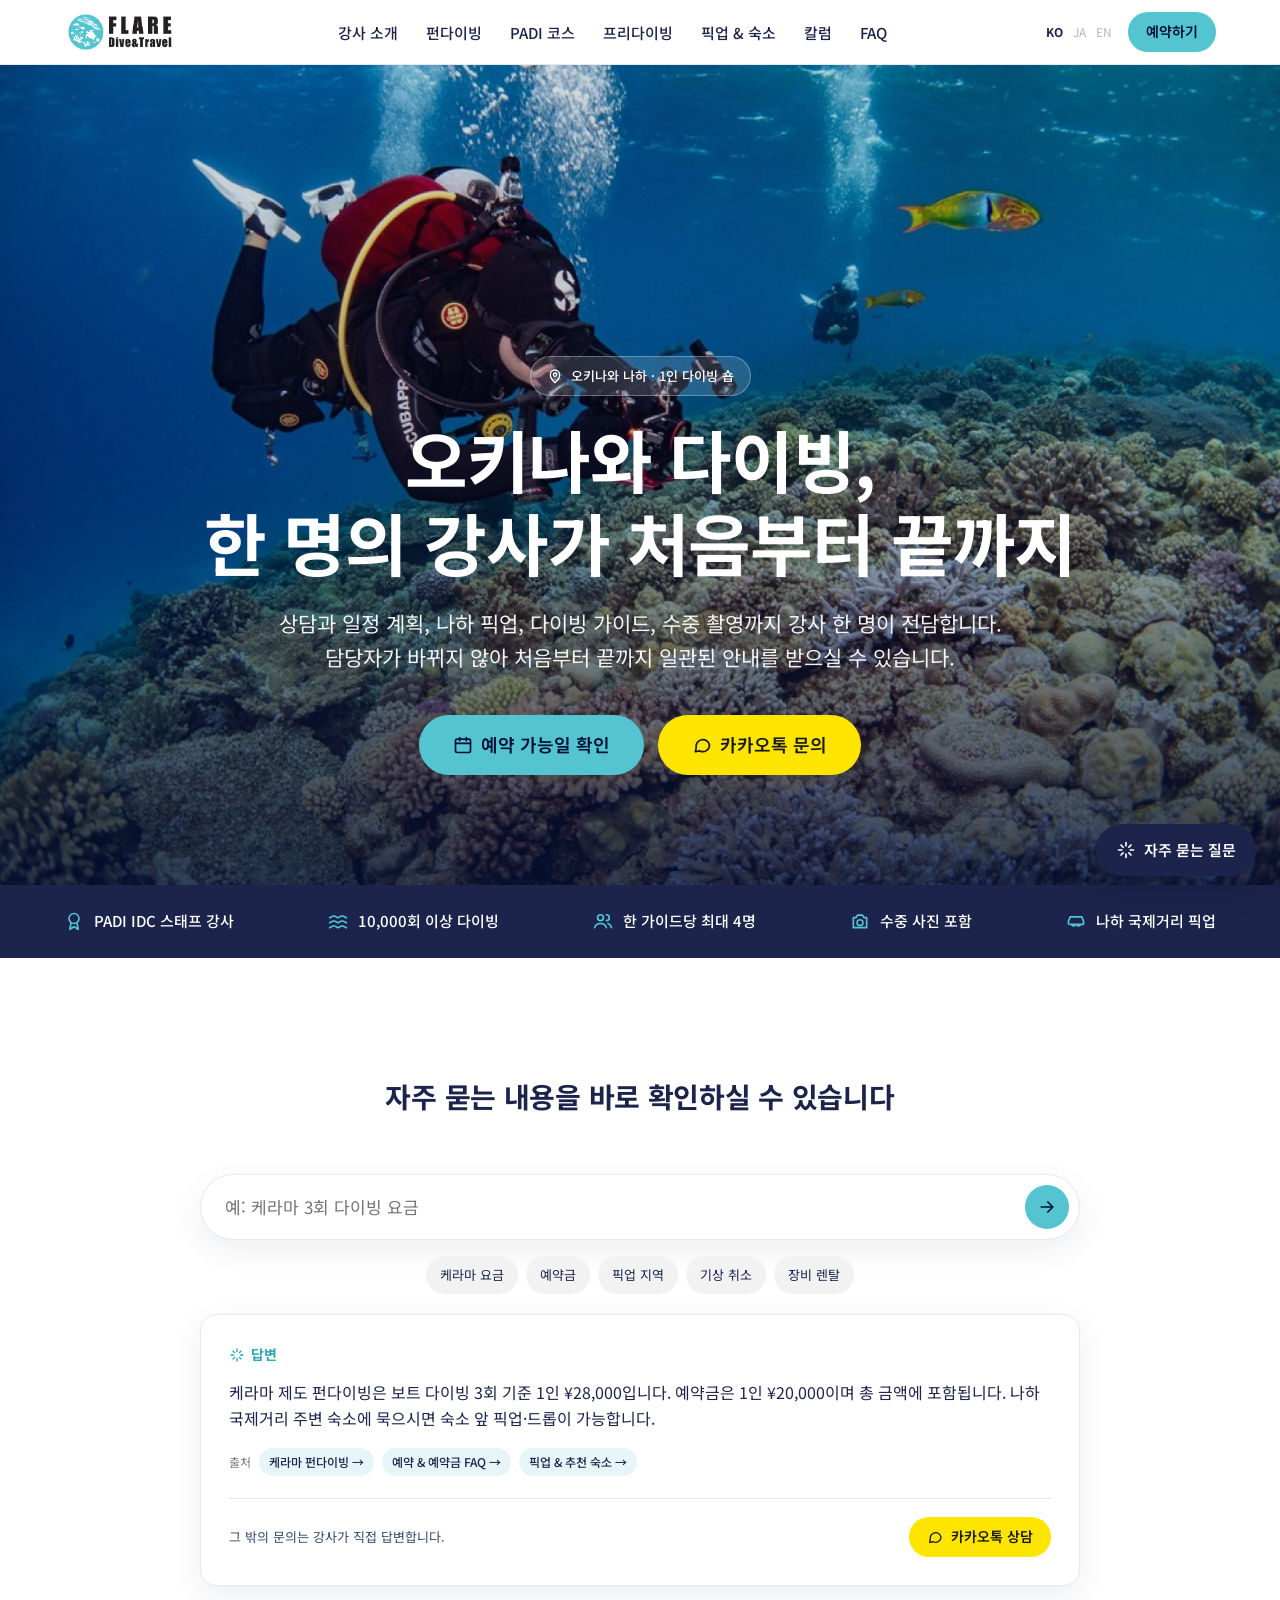
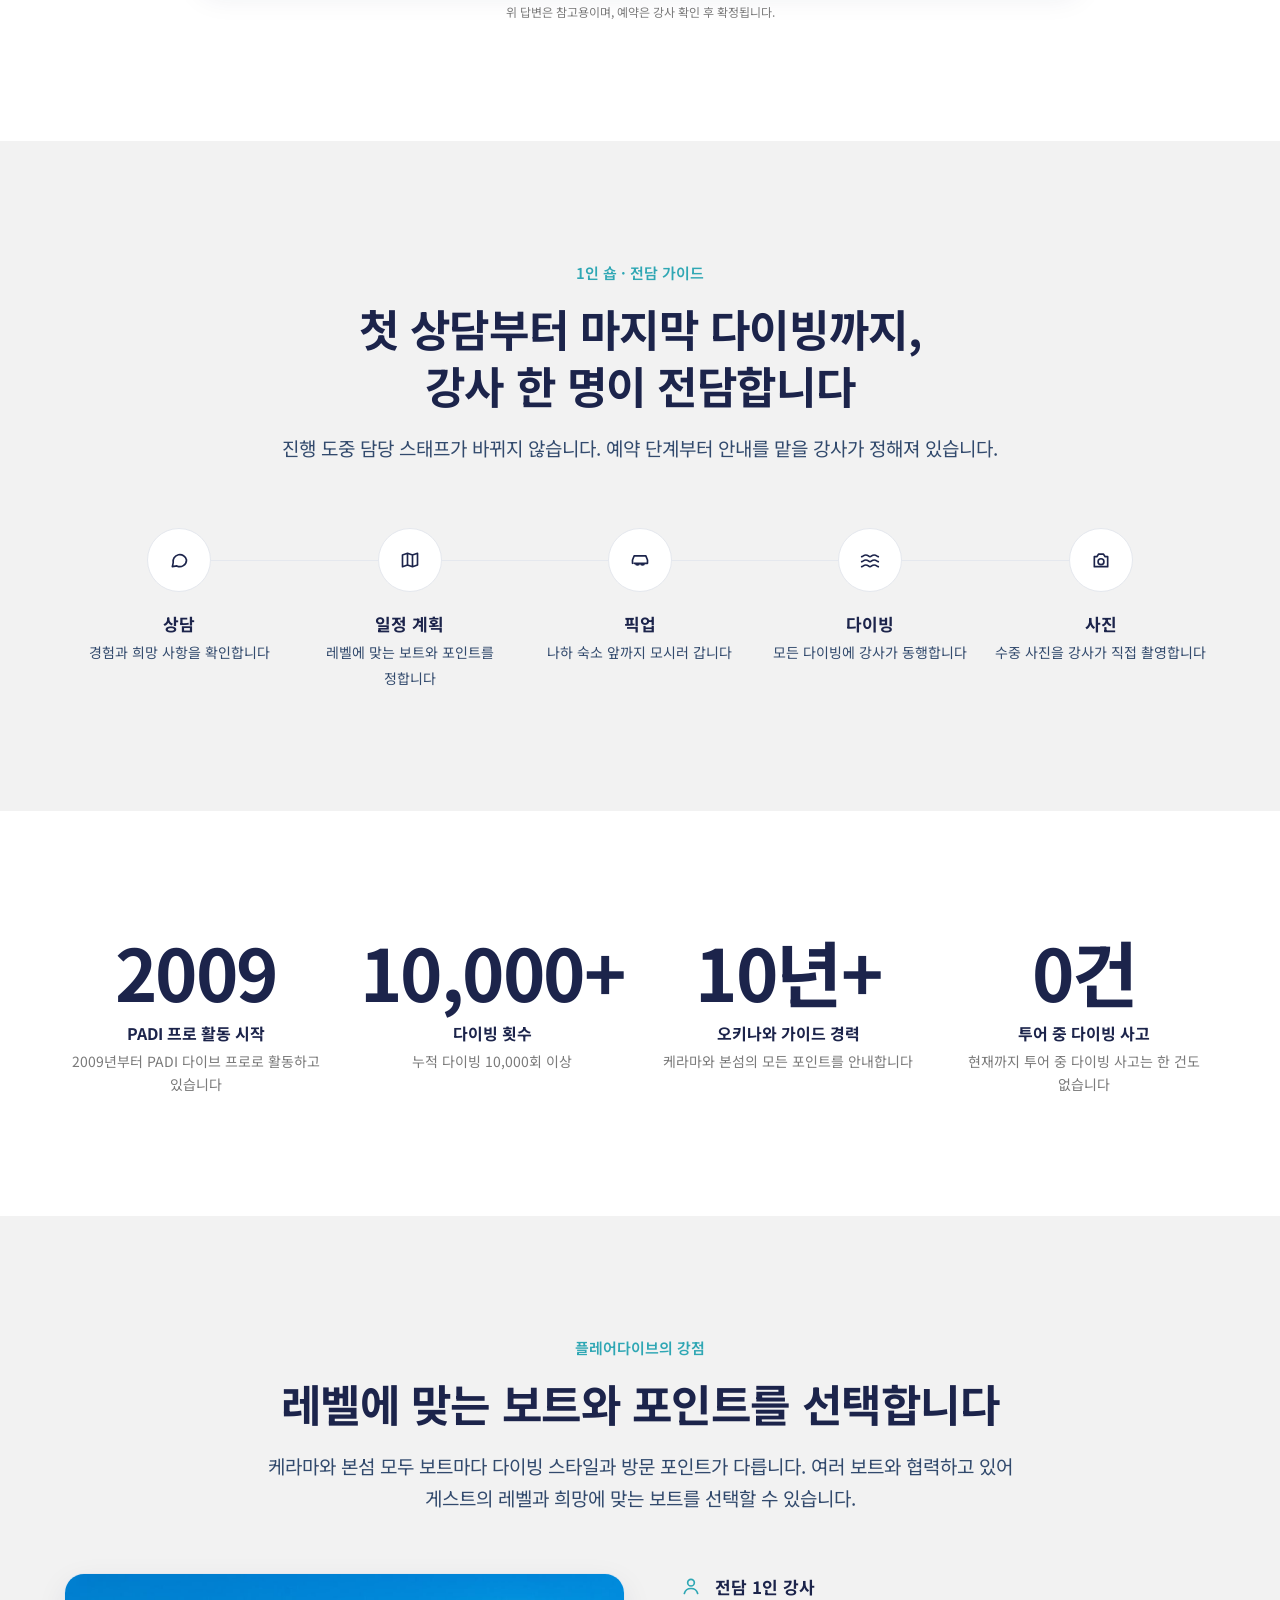
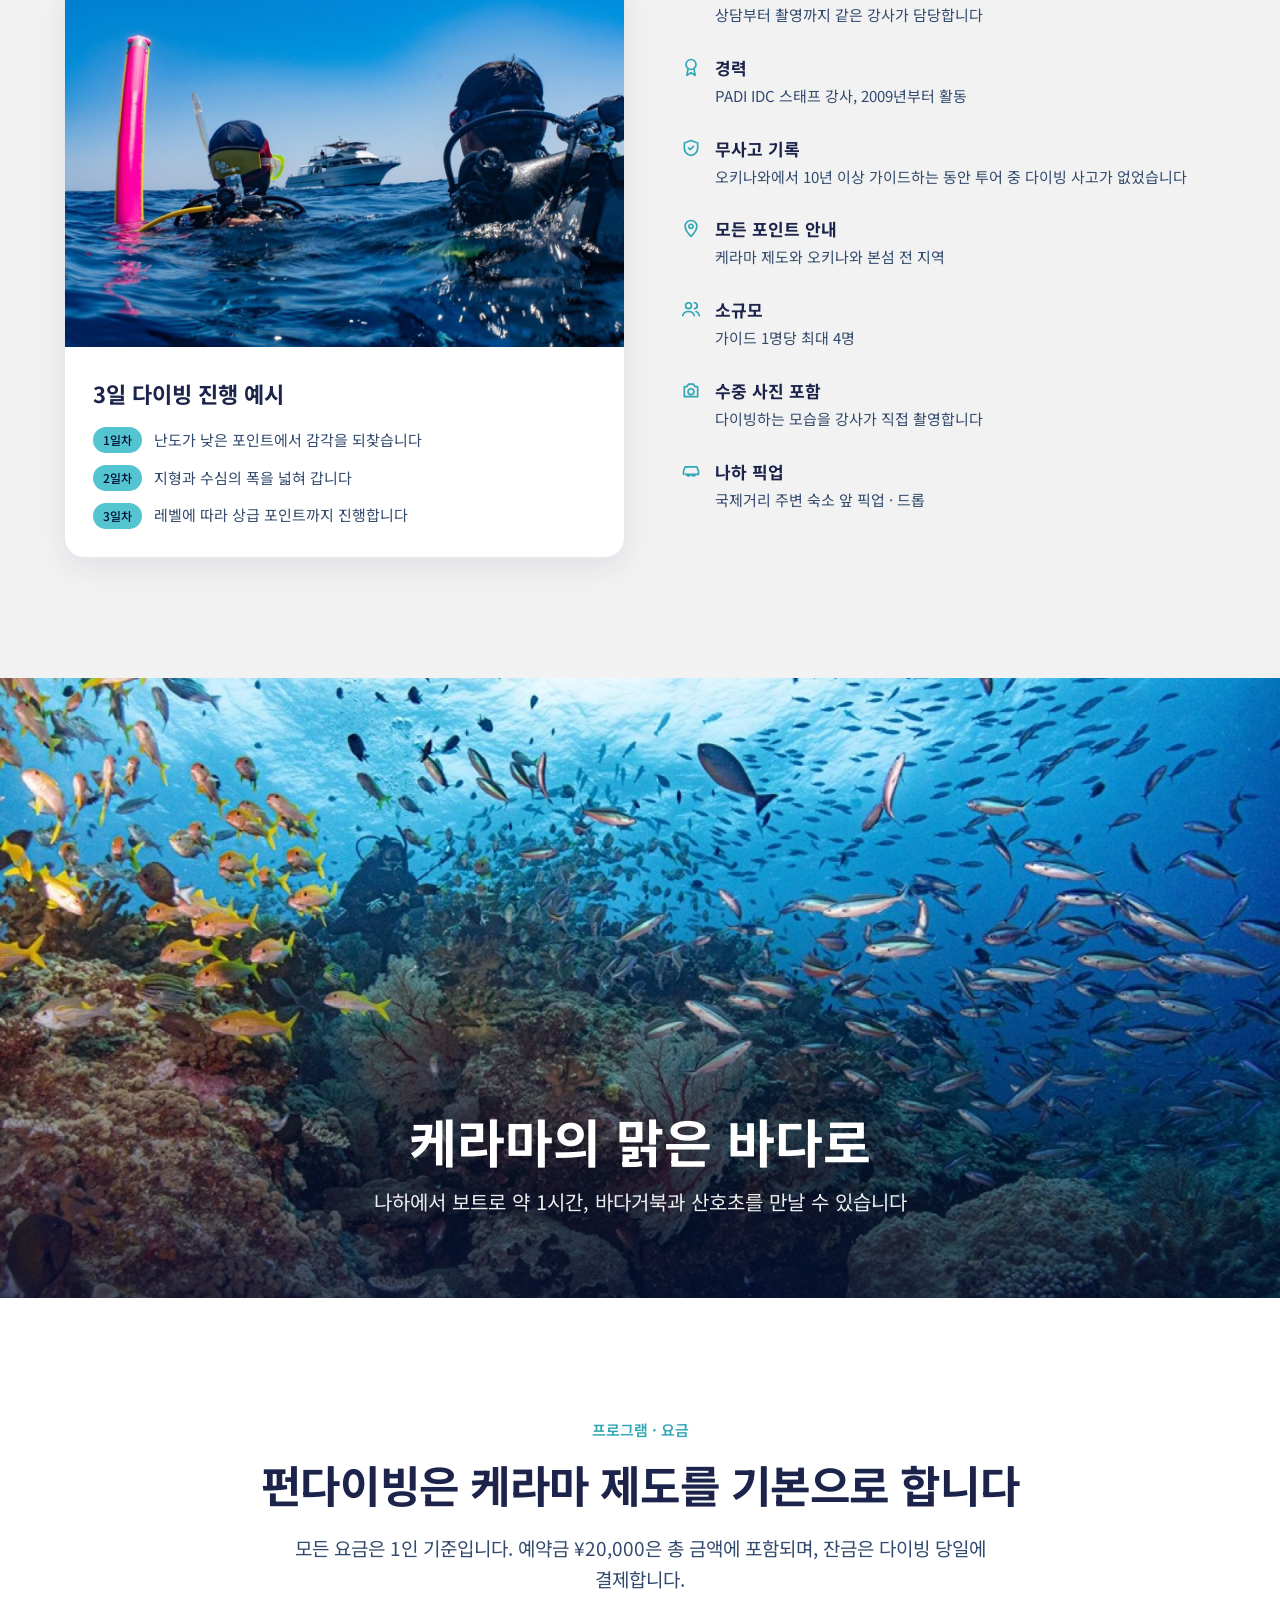
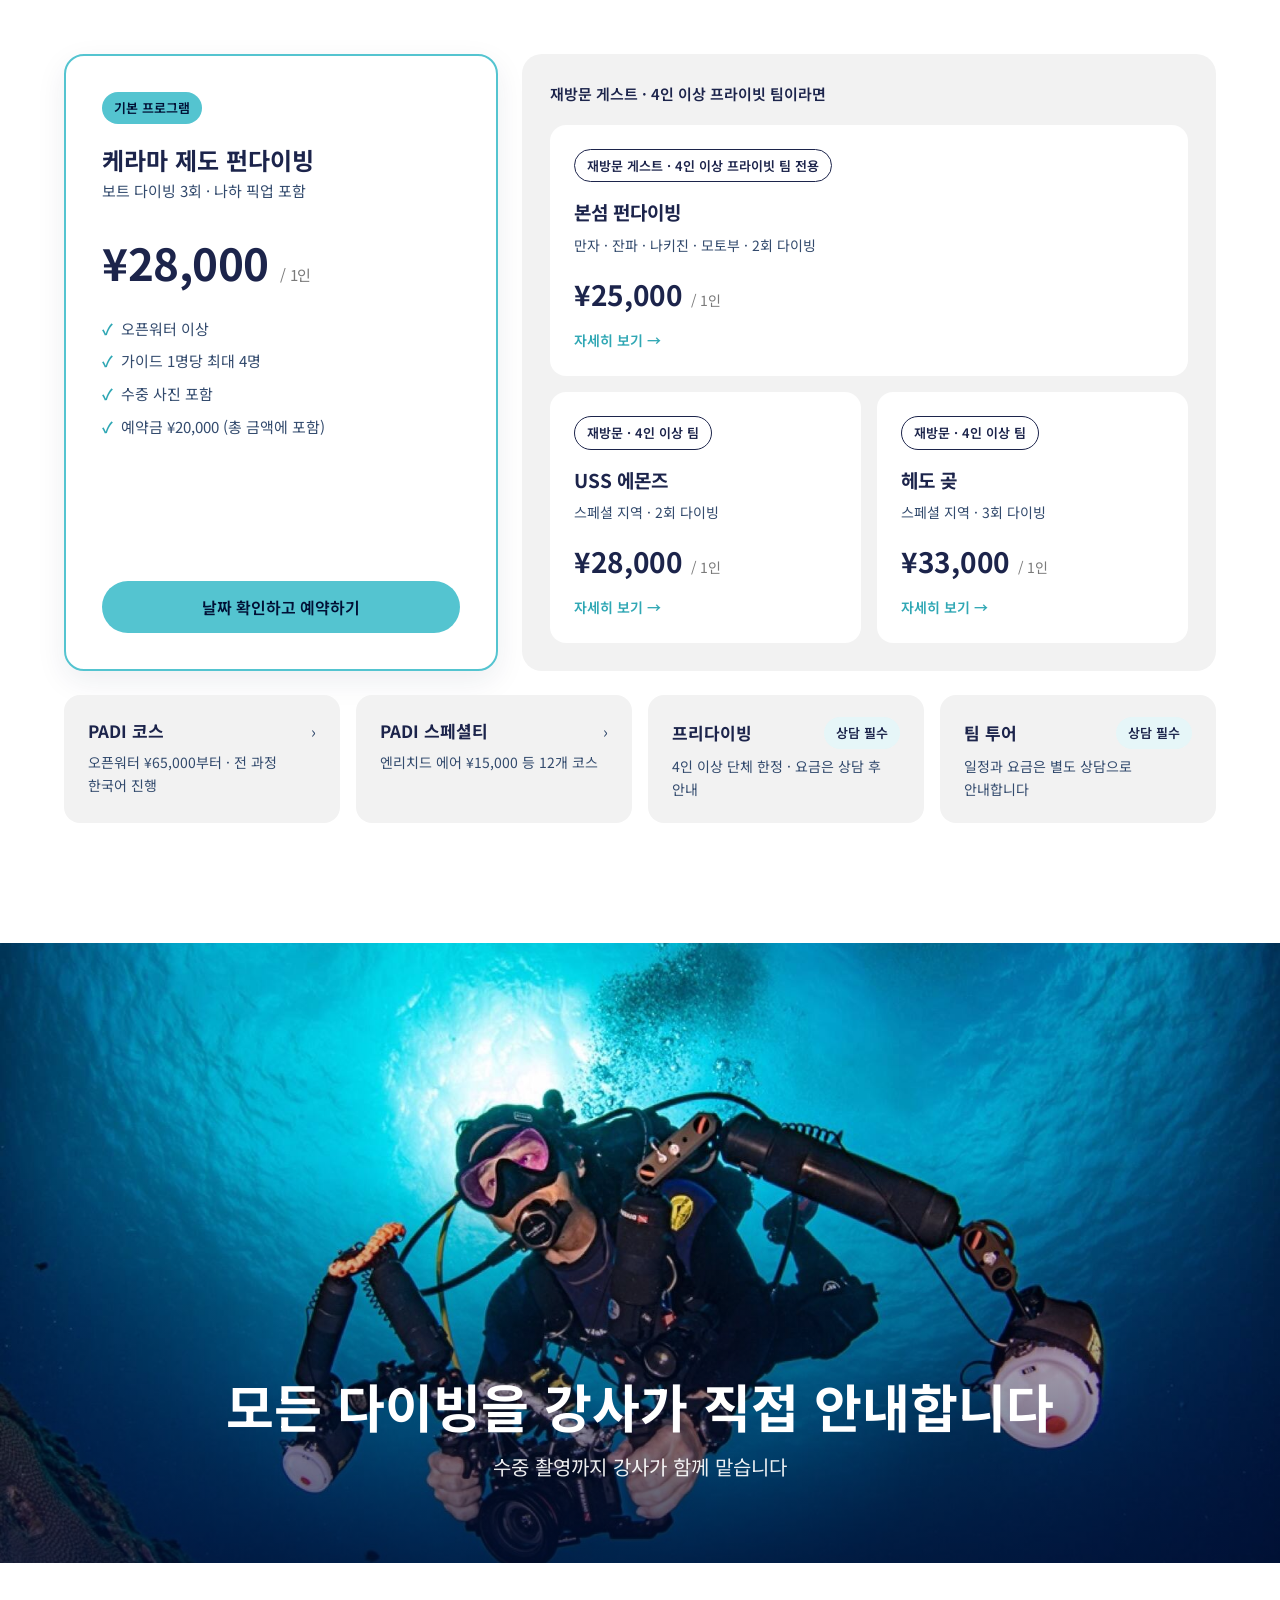
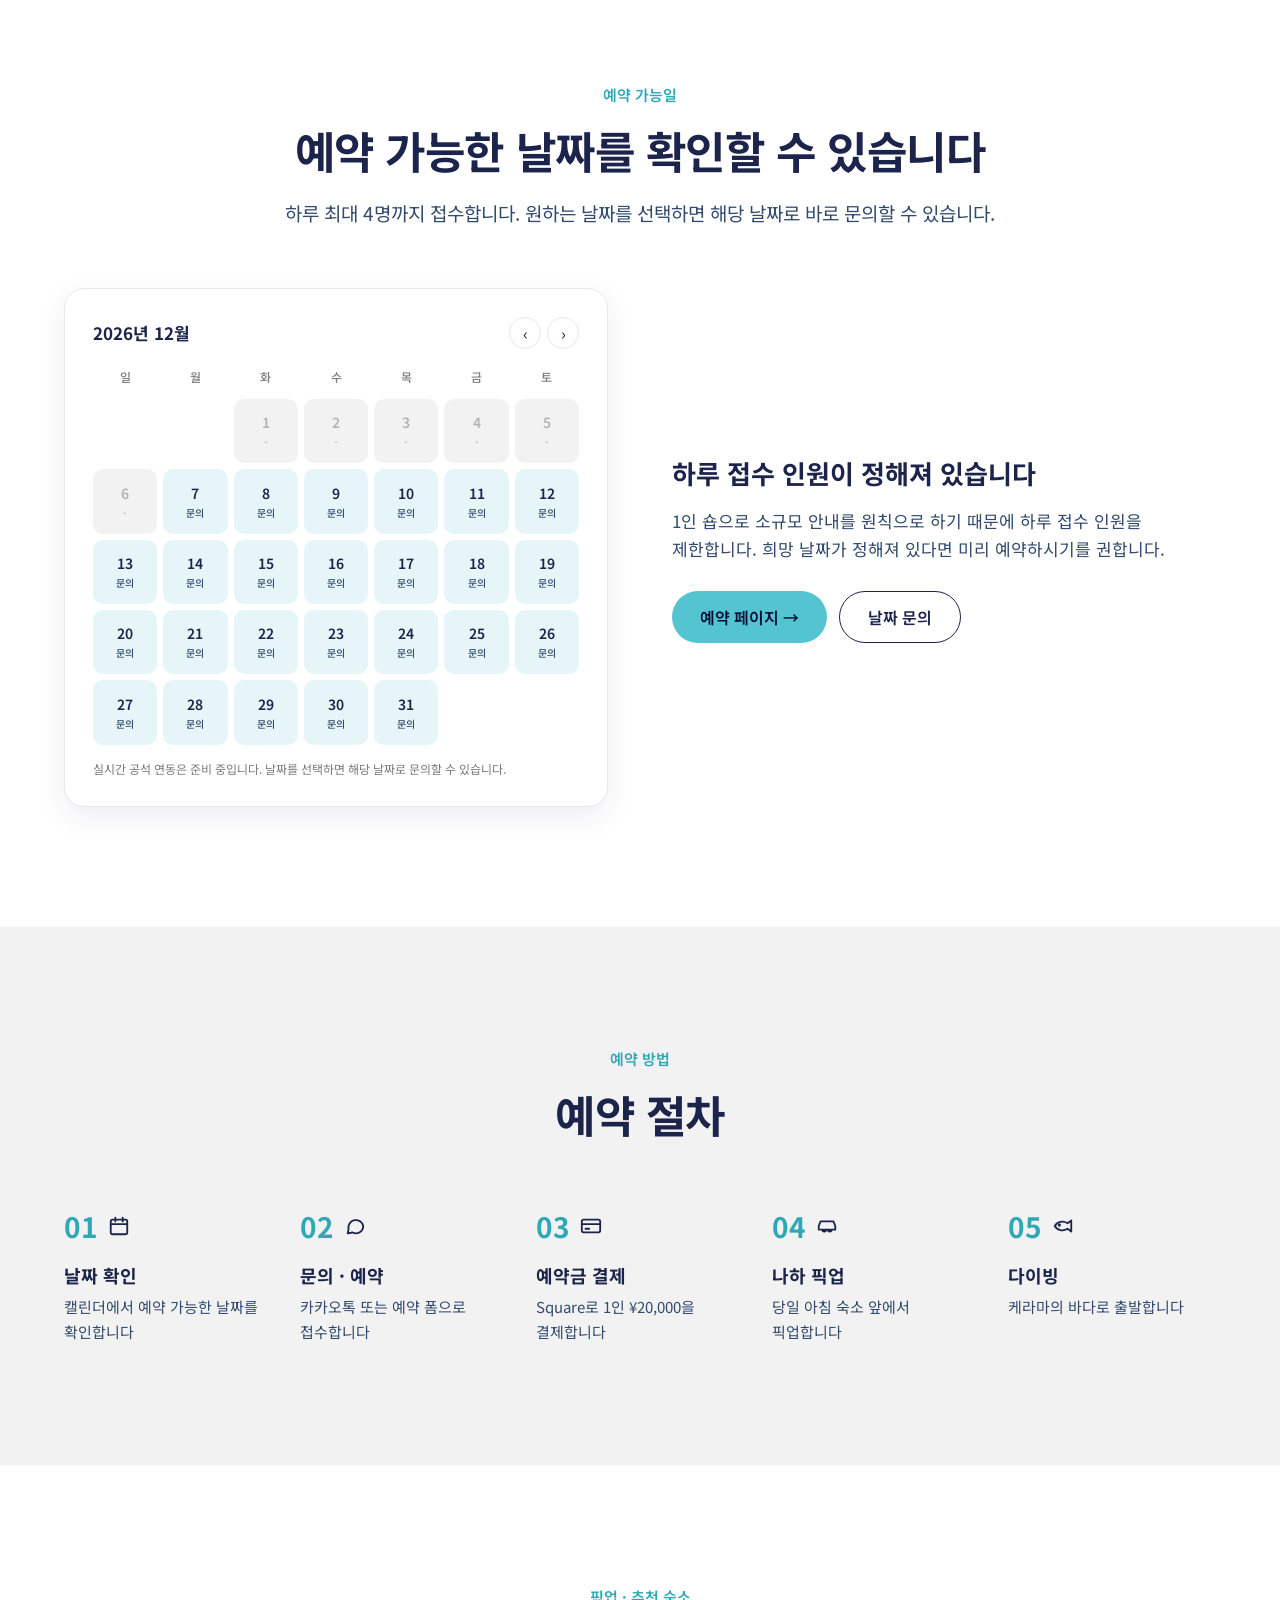
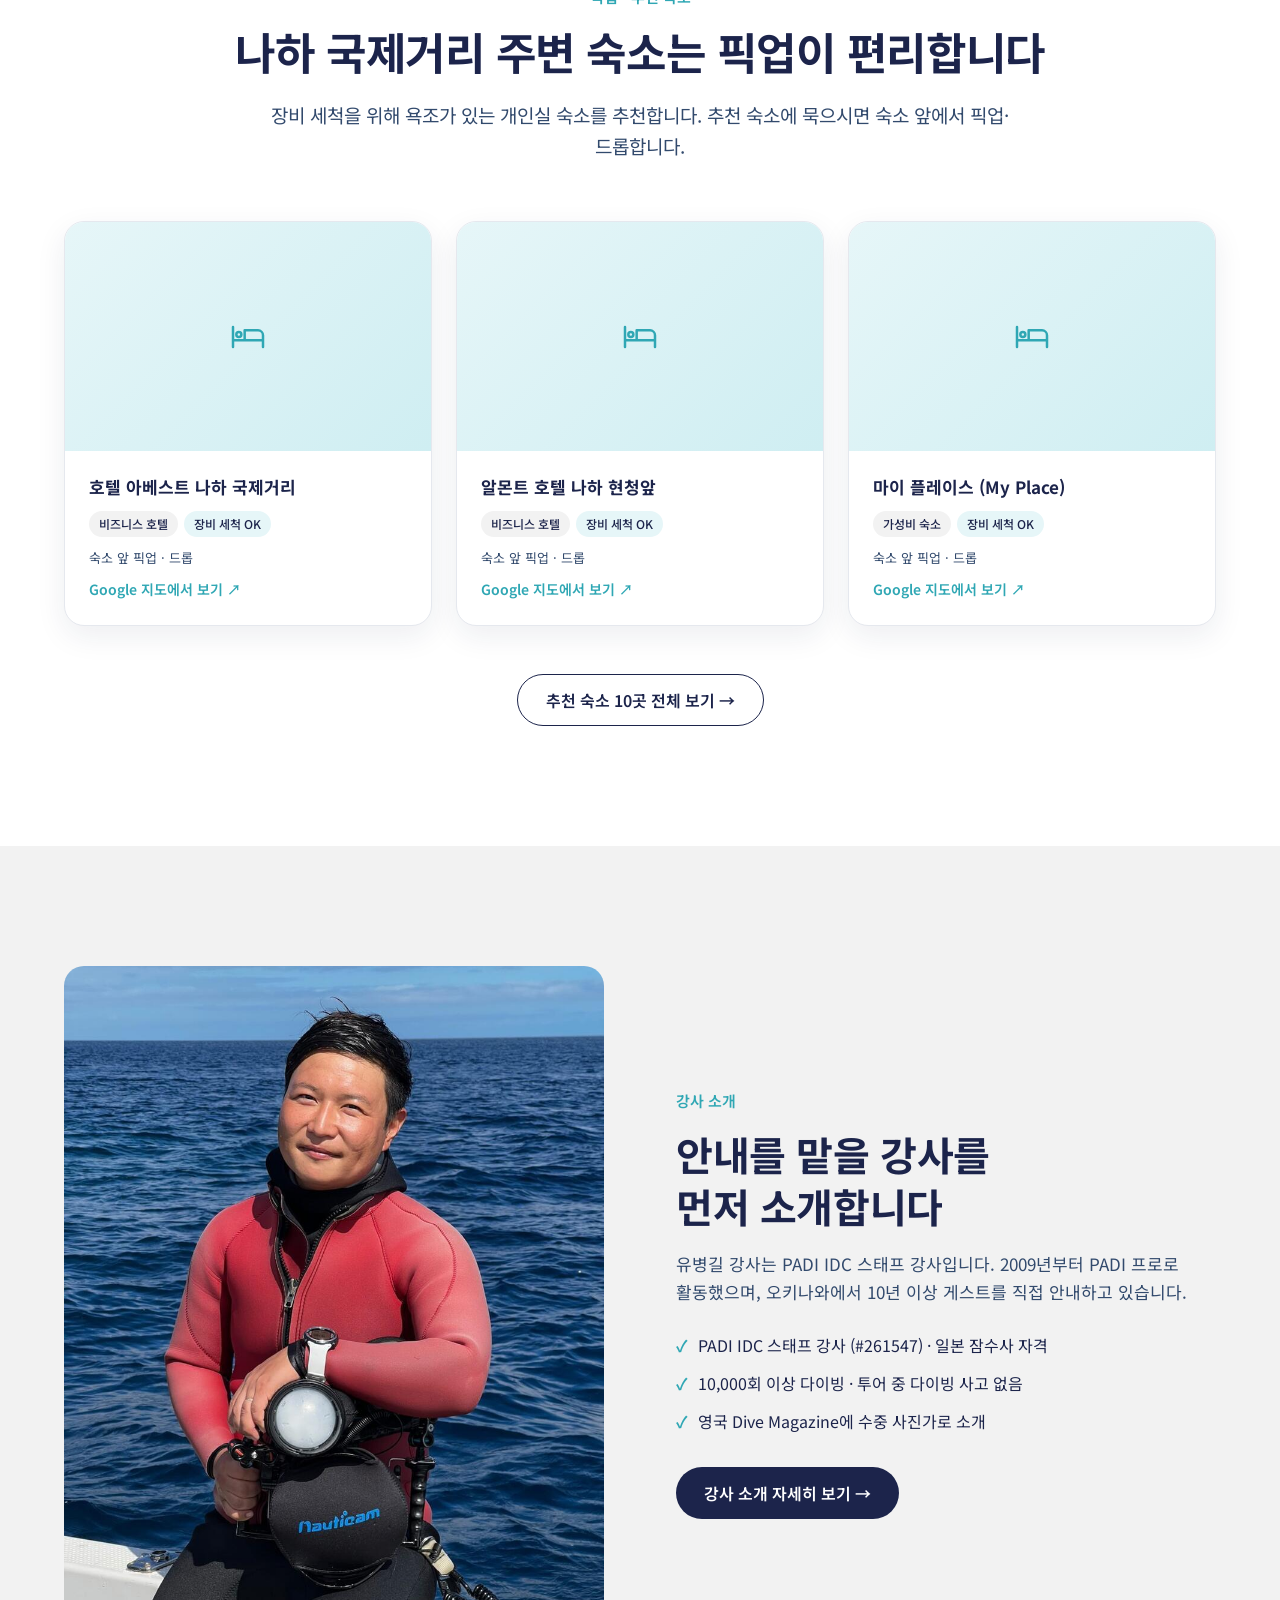
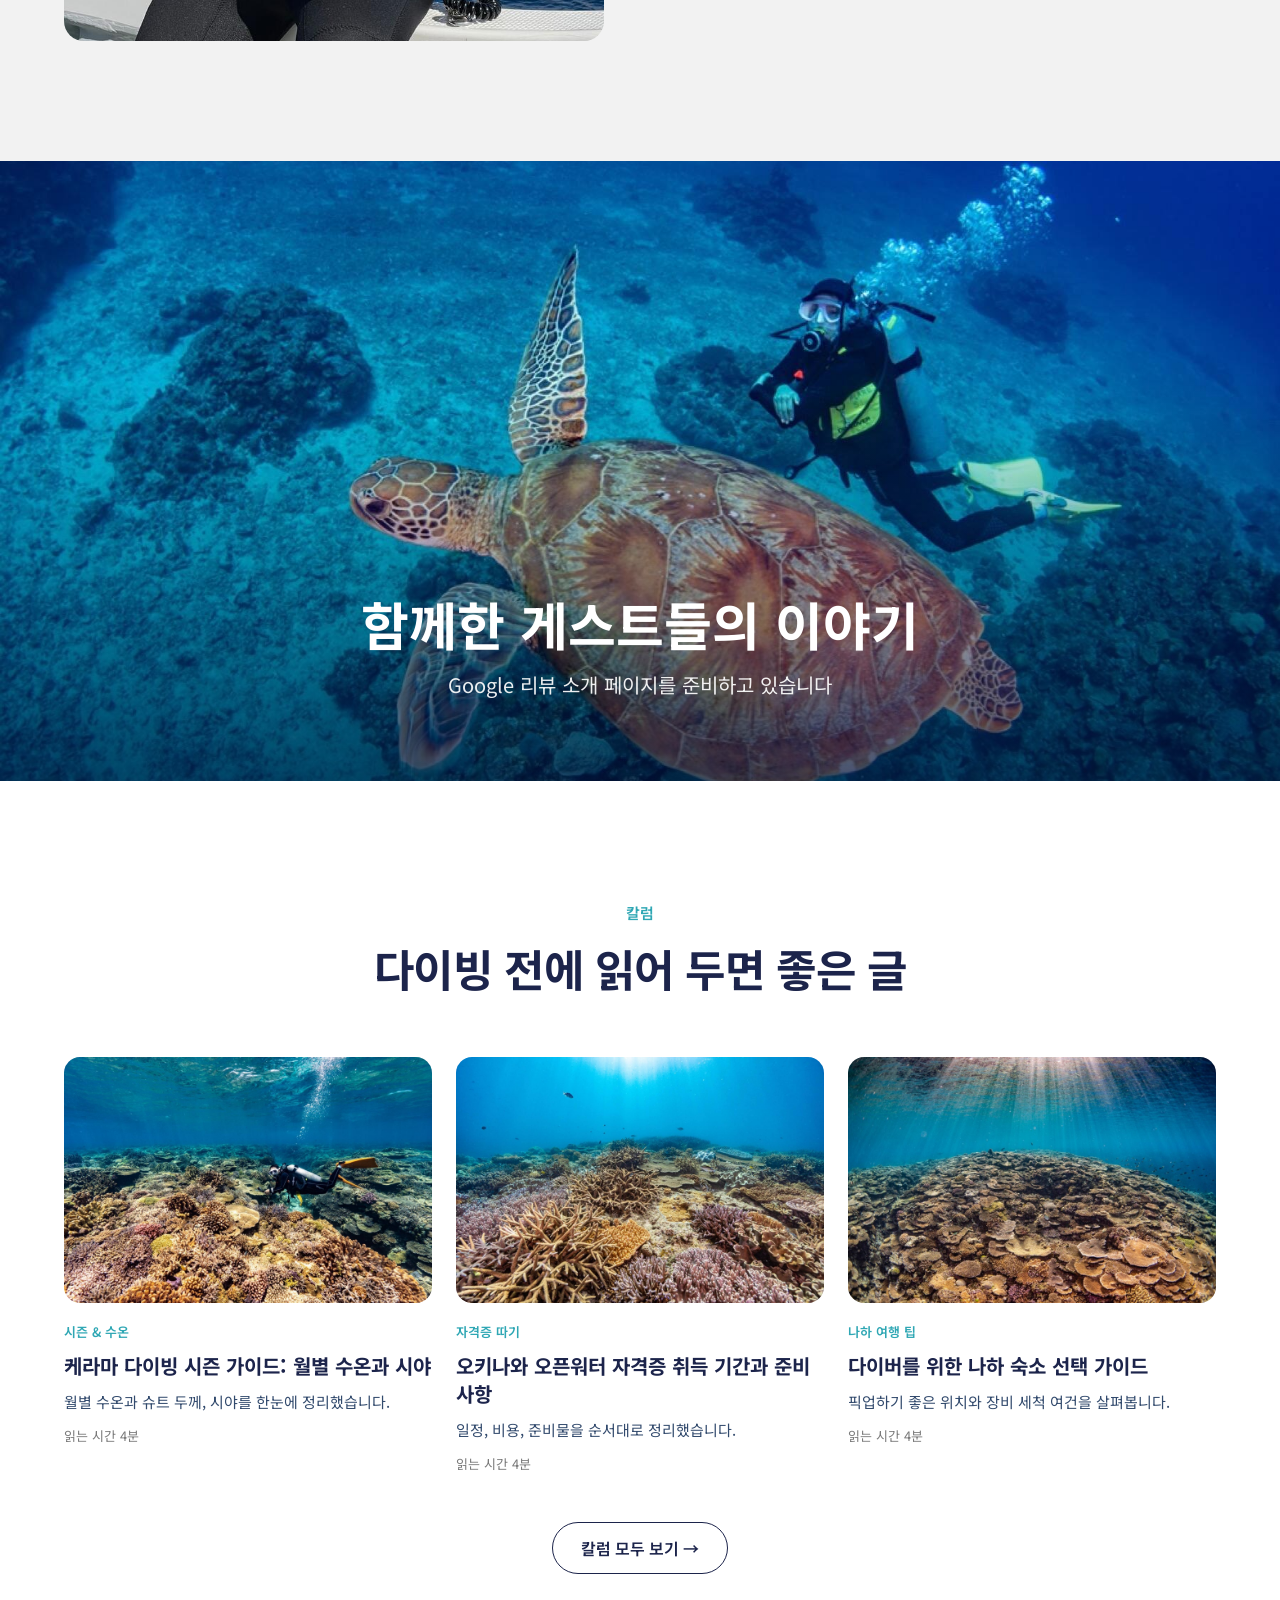
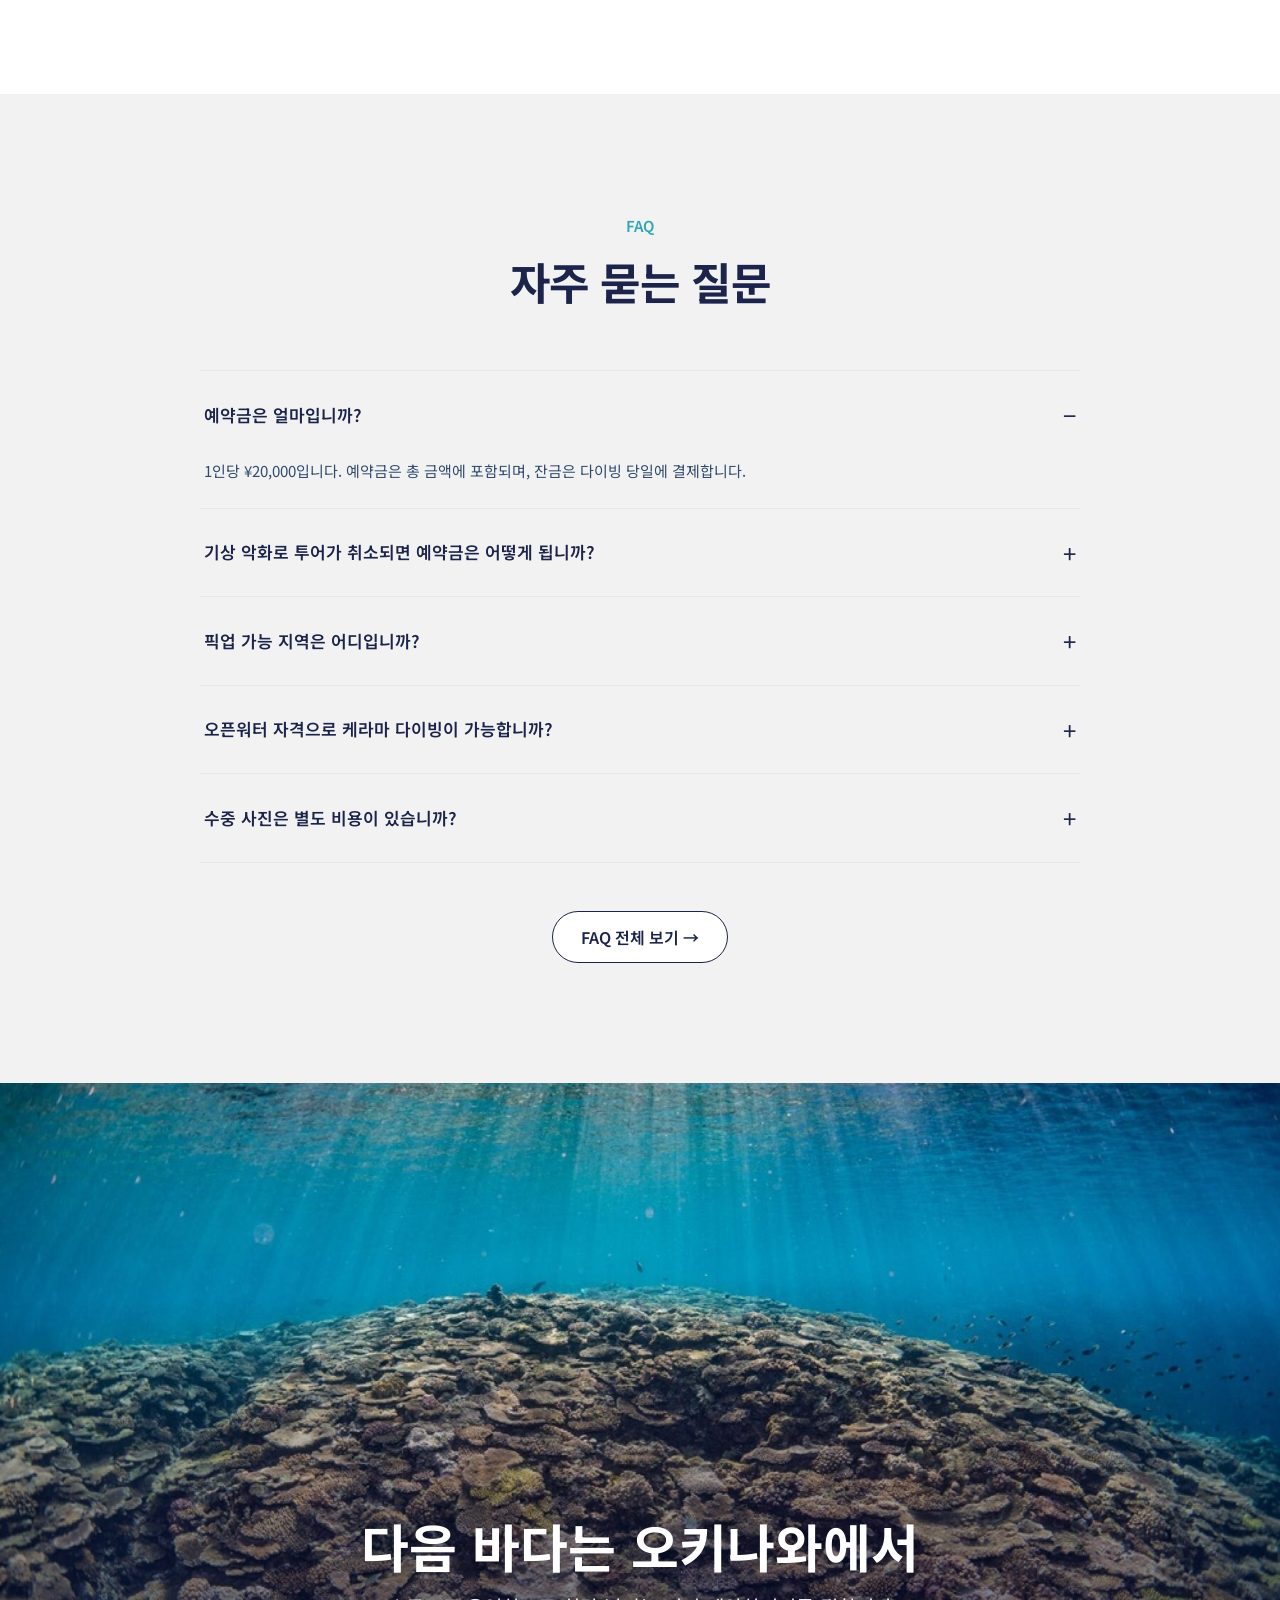
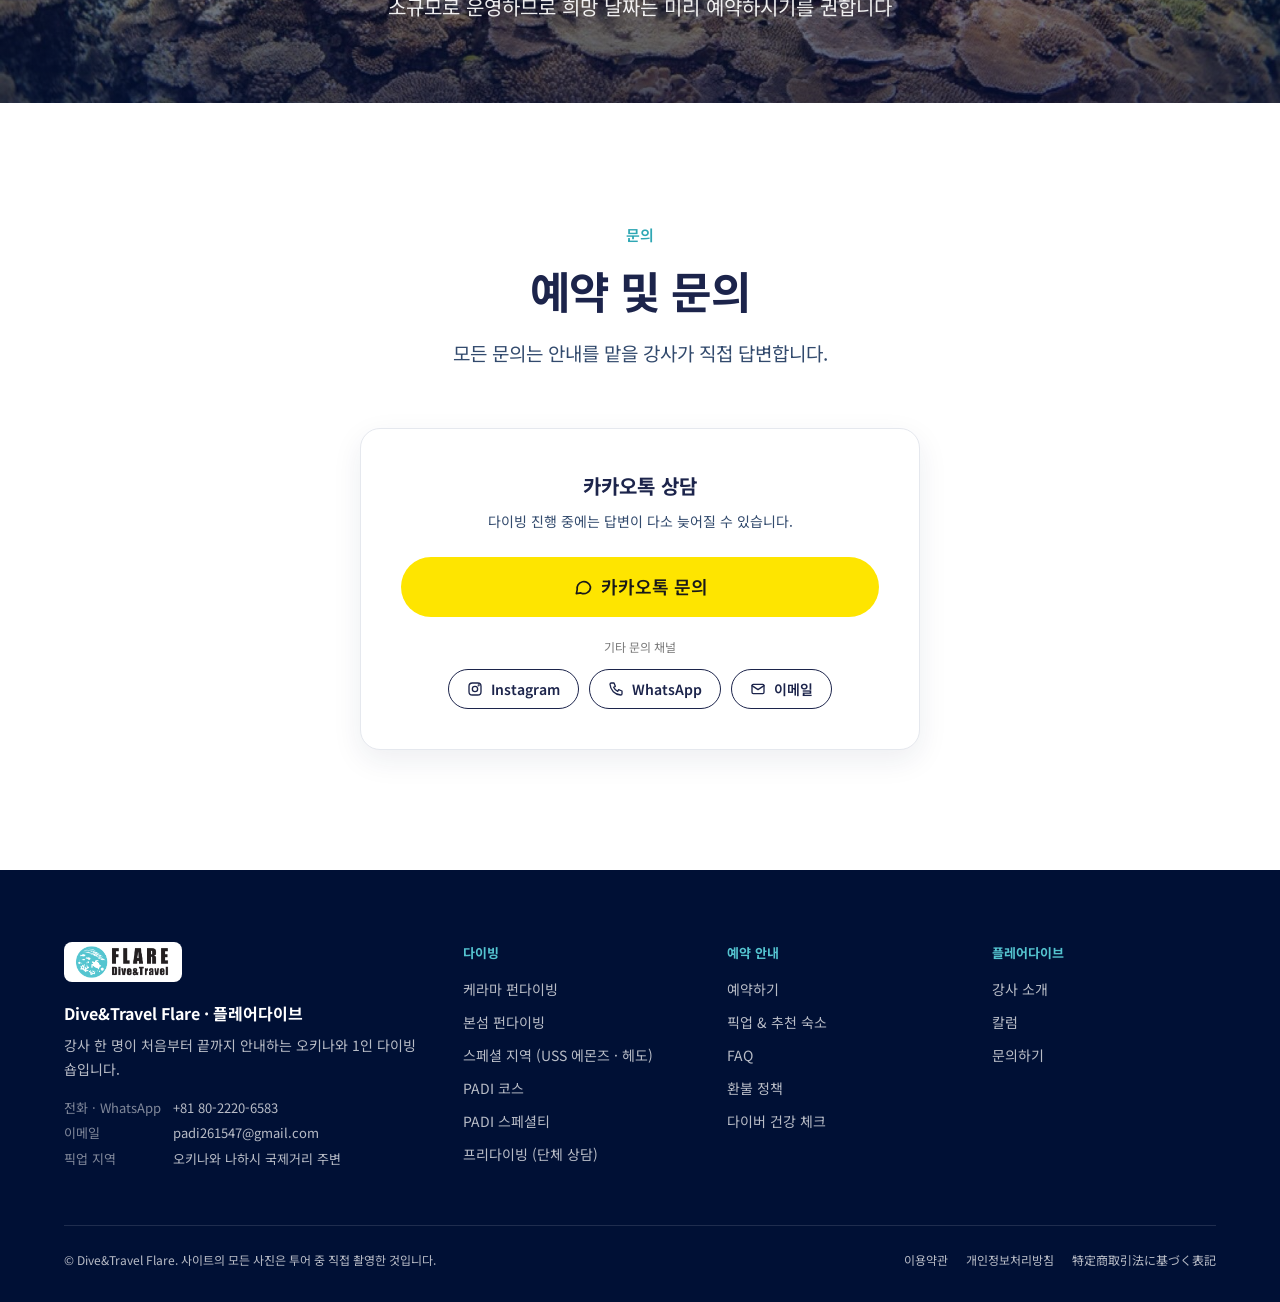
==== commit e49b4147: "Rewrite homepage copy in formal tone" ====
--- a/index.html
+++ b/index.html
@@ -3,10 +3,10 @@
 <head>
 <meta charset="UTF-8">
 <meta name="viewport" content="width=device-width, initial-scale=1.0">
-<title>Flare Dive 플레어다이브 | 오키나와 다이빙, 한 명의 강사가 처음부터 끝까지</title>
-<meta name="description" content="오키나와 나하의 1인 다이빙 샵 플레어다이브. 상담과 일정 계획, 나하 픽업, 모든 다이빙과 수중 사진까지 PADI IDC 스태프 강사 한 명이 직접 안내해요. 케라마 펀다이빙 1인 ¥28,000.">
+<title>Flare Dive 플레어다이브 | 오키나와 케라마 펀다이빙 · 1인 전담 가이드</title>
+<meta name="description" content="오키나와 나하의 1인 다이빙 숍 플레어다이브. 상담과 일정 계획, 나하 픽업, 다이빙 가이드, 수중 촬영까지 PADI IDC 스태프 강사 한 명이 전담합니다. 케라마 펀다이빙 1인 ¥28,000.">
 <meta property="og:title" content="Flare Dive 플레어다이브 | 오키나와 다이빙">
-<meta property="og:description" content="첫 메시지부터 마지막 다이빙까지, 강사 한 명이 직접 챙겨 드려요.">
+<meta property="og:description" content="첫 상담부터 마지막 다이빙까지 강사 한 명이 전담합니다.">
 <meta property="og:image" content="images/a09.jpg">
 <meta property="og:type" content="website">
 <link rel="icon" href="images/logo.png">
@@ -83,12 +83,12 @@
   <!-- Hero -->
   <section class="hero" id="hero">
     <div class="wrap">
-      <span class="hero-tag"><svg class="icon" style="width:16px;height:16px"><use href="#i-pin"/></svg>오키나와 나하 · 1인 다이빙 샵</span>
+      <span class="hero-tag"><svg class="icon" style="width:16px;height:16px"><use href="#i-pin"/></svg>오키나와 나하 · 1인 다이빙 숍</span>
       <h1>오키나와 다이빙,<br>한 명의 강사가 처음부터 끝까지</h1>
-      <p>상담과 일정 계획, 나하 픽업, 모든 다이빙과 수중 사진까지. 첫 메시지부터 마지막 다이빙까지 강사 한 명이 직접 챙겨 드려요.</p>
+      <p>상담과 일정 계획, 나하 픽업, 다이빙 가이드, 수중 촬영까지 강사 한 명이 전담합니다. 담당자가 바뀌지 않아 처음부터 끝까지 일관된 안내를 받으실 수 있습니다.</p>
       <div class="btns">
-        <a class="btn btn-teal btn-lg" href="#availability"><svg class="icon"><use href="#i-cal"/></svg>예약 가능한 날짜 보기</a>
-        <a class="btn btn-kakao btn-lg js-kakao" href="#contact"><svg class="icon"><use href="#i-chat"/></svg>카카오톡으로 문의하기</a>
+        <a class="btn btn-teal btn-lg" href="#availability"><svg class="icon"><use href="#i-cal"/></svg>예약 가능일 확인</a>
+        <a class="btn btn-kakao btn-lg js-kakao" href="#contact"><svg class="icon"><use href="#i-chat"/></svg>카카오톡 문의</a>
       </div>
     </div>
   </section>
@@ -107,34 +107,34 @@
   <!-- AI Ask -->
   <section class="section" id="ask">
     <div class="wrap">
-      <div class="head-center"><h2 class="h2" style="font-size:28px">오키나와 다이빙, 무엇이든 물어보세요</h2></div>
+      <div class="head-center"><h2 class="h2" style="font-size:28px">자주 묻는 내용을 바로 확인하실 수 있습니다</h2></div>
       <div class="ask-box">
         <form class="ask-form" id="ask-form">
           <label for="ask-input" class="sr-only">질문</label>
-          <input id="ask-input" type="text" placeholder="케라마 3회 다이빙 가격이 궁금해요" autocomplete="off">
+          <input id="ask-input" type="text" placeholder="예: 케라마 3회 다이빙 요금" autocomplete="off">
           <button class="go" type="submit" aria-label="질문하기"><svg class="icon"><use href="#i-send"/></svg></button>
         </form>
         <div class="ask-chips" id="ask-chips">
-          <button type="button">케라마 가격</button>
+          <button type="button">케라마 요금</button>
           <button type="button">예약금</button>
           <button type="button">픽업 지역</button>
-          <button type="button">날씨로 취소되면?</button>
+          <button type="button">기상 취소</button>
           <button type="button">장비 렌탈</button>
         </div>
         <div class="answer" id="answer" aria-live="polite">
           <span class="tag"><svg class="icon" style="width:16px;height:16px"><use href="#i-spark"/></svg>답변</span>
-          <p id="answer-text">케라마 제도 펀다이빙은 보트 다이빙 3회에 1인 ¥28,000이에요. 예약금은 1인 ¥20,000이고 총 금액에 포함돼요. 나하 국제거리 주변 숙소라면 픽업·드롭도 함께 해 드려요.</p>
+          <p id="answer-text">케라마 제도 펀다이빙은 보트 다이빙 3회 기준 1인 ¥28,000입니다. 예약금은 1인 ¥20,000이며 총 금액에 포함됩니다. 나하 국제거리 주변 숙소에 묵으시면 숙소 앞 픽업·드롭이 가능합니다.</p>
           <div class="src" id="answer-src">출처
             <a href="fun-diving-kerama.html">케라마 펀다이빙 →</a>
             <a href="faq.html">예약 &amp; 예약금 FAQ →</a>
             <a href="stays.html">픽업 &amp; 추천 숙소 →</a>
           </div>
           <div class="foot">
-            <span>더 궁금한 점은 강사에게 직접 물어보세요.</span>
+            <span>그 밖의 문의는 강사가 직접 답변합니다.</span>
             <a class="btn btn-kakao btn-sm js-kakao" href="#contact"><svg class="icon" style="width:16px;height:16px"><use href="#i-chat"/></svg>카카오톡 상담</a>
           </div>
         </div>
-        <p class="disclaimer">답변은 안내용이에요. 예약은 강사가 직접 확인한 뒤 확정돼요.</p>
+        <p class="disclaimer">위 답변은 참고용이며, 예약은 강사 확인 후 확정됩니다.</p>
       </div>
     </div>
   </section>
@@ -143,16 +143,16 @@
   <section class="section soft" id="one-person">
     <div class="wrap">
       <div class="head-center">
-        <span class="eyebrow">1인 샵 · 전담 서비스</span>
-        <h2 class="h2">첫 메시지부터 마지막 다이빙까지,<br>강사 한 명이 직접 챙겨 드려요</h2>
-        <p class="lead">중간에 다른 스태프로 바뀌지 않아요. 누가 안내하는지 예약할 때부터 알 수 있어요.</p>
+        <span class="eyebrow">1인 숍 · 전담 가이드</span>
+        <h2 class="h2">첫 상담부터 마지막 다이빙까지,<br>강사 한 명이 전담합니다</h2>
+        <p class="lead">진행 도중 담당 스태프가 바뀌지 않습니다. 예약 단계부터 안내를 맡을 강사가 정해져 있습니다.</p>
       </div>
       <ol class="flow">
-        <li><span class="ic"><svg class="icon"><use href="#i-chat"/></svg></span><strong>상담</strong><span>원하는 다이빙을 먼저 여쭤봐요</span></li>
-        <li><span class="ic"><svg class="icon"><use href="#i-map"/></svg></span><strong>일정 계획</strong><span>레벨에 맞는 보트와 포인트</span></li>
-        <li><span class="ic"><svg class="icon"><use href="#i-car"/></svg></span><strong>픽업</strong><span>나하 숙소 앞으로 직접 가요</span></li>
-        <li><span class="ic"><svg class="icon"><use href="#i-wave"/></svg></span><strong>다이빙</strong><span>모든 다이빙을 함께해요</span></li>
-        <li><span class="ic"><svg class="icon"><use href="#i-cam"/></svg></span><strong>사진</strong><span>수중 사진도 직접 찍어 드려요</span></li>
+        <li><span class="ic"><svg class="icon"><use href="#i-chat"/></svg></span><strong>상담</strong><span>경험과 희망 사항을 확인합니다</span></li>
+        <li><span class="ic"><svg class="icon"><use href="#i-map"/></svg></span><strong>일정 계획</strong><span>레벨에 맞는 보트와 포인트를 정합니다</span></li>
+        <li><span class="ic"><svg class="icon"><use href="#i-car"/></svg></span><strong>픽업</strong><span>나하 숙소 앞까지 모시러 갑니다</span></li>
+        <li><span class="ic"><svg class="icon"><use href="#i-wave"/></svg></span><strong>다이빙</strong><span>모든 다이빙에 강사가 동행합니다</span></li>
+        <li><span class="ic"><svg class="icon"><use href="#i-cam"/></svg></span><strong>사진</strong><span>수중 사진을 강사가 직접 촬영합니다</span></li>
       </ol>
     </div>
   </section>
@@ -160,10 +160,10 @@
   <!-- Stats -->
   <section class="section" id="stats">
     <div class="wrap stats">
-      <div><div class="num">2009</div><strong>PADI 프로 활동 시작</strong><p>2009년부터 PADI 다이브 프로로 일하고 있어요</p></div>
-      <div><div class="num">10,000+</div><strong>다이빙 횟수</strong><p>10,000회 이상 다이빙했어요</p></div>
-      <div><div class="num">10년+</div><strong>오키나와 가이드 경력</strong><p>케라마와 본섬 모든 포인트를 안내해요</p></div>
-      <div><div class="num">0건</div><strong>투어 중 다이빙 사고</strong><p>지금까지 저희 투어에서 다이빙 사고가 없었어요</p></div>
+      <div><div class="num">2009</div><strong>PADI 프로 활동 시작</strong><p>2009년부터 PADI 다이브 프로로 활동하고 있습니다</p></div>
+      <div><div class="num">10,000+</div><strong>다이빙 횟수</strong><p>누적 다이빙 10,000회 이상</p></div>
+      <div><div class="num">10년+</div><strong>오키나와 가이드 경력</strong><p>케라마와 본섬의 모든 포인트를 안내합니다</p></div>
+      <div><div class="num">0건</div><strong>투어 중 다이빙 사고</strong><p>현재까지 투어 중 다이빙 사고는 한 건도 없습니다</p></div>
     </div>
   </section>
 
@@ -171,29 +171,29 @@
   <section class="section soft" id="strengths">
     <div class="wrap">
       <div class="head-center">
-        <span class="eyebrow">플레어다이브가 잘하는 것</span>
-        <h2 class="h2">레벨에 맞는 보트와 포인트를 골라 드려요</h2>
-        <p class="lead">케라마도 본섬도, 보트마다 다이빙 스타일과 가는 포인트가 달라요. 여러 보트와 함께 일하기 때문에 게스트의 레벨과 바람에 맞는 보트를 고를 수 있어요.</p>
+        <span class="eyebrow">플레어다이브의 강점</span>
+        <h2 class="h2">레벨에 맞는 보트와 포인트를 선택합니다</h2>
+        <p class="lead">케라마와 본섬 모두 보트마다 다이빙 스타일과 방문 포인트가 다릅니다. 여러 보트와 협력하고 있어 게스트의 레벨과 희망에 맞는 보트를 선택할 수 있습니다.</p>
       </div>
       <div class="strengths">
         <article class="plan-card">
           <img src="images/b04.jpg" alt="보트 위에서 다이빙을 준비하는 게스트들" loading="lazy">
           <div class="body">
-            <h3>3일 다이빙이라면 이렇게 진행해요</h3>
+            <h3>3일 다이빙 진행 예시</h3>
             <ol>
-              <li><span class="day">1일차</span>쉽고 편안한 포인트에서 몸을 풀어요</li>
-              <li><span class="day">2일차</span>조금 더 다양한 지형과 수심으로 넓혀 가요</li>
-              <li><span class="day">3일차</span>레벨에 맞춰 상급 포인트까지 도전해요</li>
+              <li><span class="day">1일차</span>난도가 낮은 포인트에서 감각을 되찾습니다</li>
+              <li><span class="day">2일차</span>지형과 수심의 폭을 넓혀 갑니다</li>
+              <li><span class="day">3일차</span>레벨에 따라 상급 포인트까지 진행합니다</li>
             </ol>
           </div>
         </article>
         <ul class="point-list">
-          <li><svg class="icon"><use href="#i-user"/></svg><div><strong>전담 1인 강사</strong><span>상담부터 사진까지 같은 강사가 맡아요</span></div></li>
+          <li><svg class="icon"><use href="#i-user"/></svg><div><strong>전담 1인 강사</strong><span>상담부터 촬영까지 같은 강사가 담당합니다</span></div></li>
           <li><svg class="icon"><use href="#i-award"/></svg><div><strong>경력</strong><span>PADI IDC 스태프 강사, 2009년부터 활동</span></div></li>
-          <li><svg class="icon"><use href="#i-shield"/></svg><div><strong>무사고 기록</strong><span>오키나와 가이드 10년 넘게 투어 중 다이빙 사고가 없었어요</span></div></li>
+          <li><svg class="icon"><use href="#i-shield"/></svg><div><strong>무사고 기록</strong><span>오키나와에서 10년 이상 가이드하는 동안 투어 중 다이빙 사고가 없었습니다</span></div></li>
           <li><svg class="icon"><use href="#i-pin"/></svg><div><strong>모든 포인트 안내</strong><span>케라마 제도와 오키나와 본섬 전 지역</span></div></li>
-          <li><svg class="icon"><use href="#i-users"/></svg><div><strong>소규모</strong><span>한 가이드당 최대 4명</span></div></li>
-          <li><svg class="icon"><use href="#i-cam"/></svg><div><strong>수중 사진 포함</strong><span>다이빙하는 모습을 직접 찍어 드려요</span></div></li>
+          <li><svg class="icon"><use href="#i-users"/></svg><div><strong>소규모</strong><span>가이드 1명당 최대 4명</span></div></li>
+          <li><svg class="icon"><use href="#i-cam"/></svg><div><strong>수중 사진 포함</strong><span>다이빙하는 모습을 강사가 직접 촬영합니다</span></div></li>
           <li><svg class="icon"><use href="#i-car"/></svg><div><strong>나하 픽업</strong><span>국제거리 주변 숙소 앞 픽업 · 드롭</span></div></li>
         </ul>
       </div>
@@ -204,7 +204,7 @@
   <section class="photo-break" style="background-image:url('images/a13.jpg')">
     <div class="wrap">
       <h2>케라마의 맑은 바다로</h2>
-      <p>나하에서 보트로 약 1시간, 바다거북과 산호가 기다려요</p>
+      <p>나하에서 보트로 약 1시간, 바다거북과 산호초를 만날 수 있습니다</p>
     </div>
   </section>
 
@@ -212,9 +212,9 @@
   <section class="section" id="programs">
     <div class="wrap">
       <div class="head-center">
-        <span class="eyebrow">프로그램 &amp; 가격</span>
-        <h2 class="h2">펀다이빙은 케라마 제도가 기본이에요</h2>
-        <p class="lead">모든 가격은 1인 기준이에요. 예약금 ¥20,000은 총 금액에 포함되고, 잔금은 당일에 내시면 돼요.</p>
+        <span class="eyebrow">프로그램 · 요금</span>
+        <h2 class="h2">펀다이빙은 케라마 제도를 기본으로 합니다</h2>
+        <p class="lead">모든 요금은 1인 기준입니다. 예약금 ¥20,000은 총 금액에 포함되며, 잔금은 다이빙 당일에 결제합니다.</p>
       </div>
       <div class="programs">
         <article class="main-price">
@@ -224,7 +224,7 @@
           <div class="price">¥28,000 <small>/ 1인</small></div>
           <ul class="checks">
             <li>오픈워터 이상</li>
-            <li>한 가이드당 최대 4명</li>
+            <li>가이드 1명당 최대 4명</li>
             <li>수중 사진 포함</li>
             <li>예약금 ¥20,000 (총 금액에 포함)</li>
           </ul>
@@ -258,10 +258,10 @@
         </div>
       </div>
       <div class="others">
-        <a class="other" href="padi-courses.html"><div class="top"><h4>PADI 코스</h4><span>›</span></div><p>오픈워터 ¥65,000부터 · 한국어로 전 과정</p></a>
+        <a class="other" href="padi-courses.html"><div class="top"><h4>PADI 코스</h4><span>›</span></div><p>오픈워터 ¥65,000부터 · 전 과정 한국어 진행</p></a>
         <a class="other" href="padi-specialty.html"><div class="top"><h4>PADI 스페셜티</h4><span>›</span></div><p>엔리치드 에어 ¥15,000 등 12개 코스</p></a>
-        <a class="other" href="freediving.html"><div class="top"><h4>프리다이빙</h4><span class="pill pill-soft">상담 필수</span></div><p>4인 이상 단체만 · 가격은 상담 후 안내</p></a>
-        <a class="other js-kakao" href="#contact"><div class="top"><h4>팀 투어</h4><span class="pill pill-soft">상담 필수</span></div><p>팀 투어는 따로 문의해 주세요</p></a>
+        <a class="other" href="freediving.html"><div class="top"><h4>프리다이빙</h4><span class="pill pill-soft">상담 필수</span></div><p>4인 이상 단체 한정 · 요금은 상담 후 안내</p></a>
+        <a class="other js-kakao" href="#contact"><div class="top"><h4>팀 투어</h4><span class="pill pill-soft">상담 필수</span></div><p>일정과 요금은 별도 상담으로 안내합니다</p></a>
       </div>
     </div>
   </section>
@@ -269,8 +269,8 @@
   <!-- Photo Break -->
   <section class="photo-break" style="background-image:url('images/b11.jpg')">
     <div class="wrap">
-      <h2>모든 다이빙을 직접 안내해요</h2>
-      <p>수중 사진도 강사가 직접 찍어 드려요</p>
+      <h2>모든 다이빙을 강사가 직접 안내합니다</h2>
+      <p>수중 촬영까지 강사가 함께 맡습니다</p>
     </div>
   </section>
 
@@ -278,9 +278,9 @@
   <section class="section" id="availability">
     <div class="wrap">
       <div class="head-center">
-        <span class="eyebrow">예약 가능 날짜</span>
-        <h2 class="h2">가능한 날짜를 바로 확인하세요</h2>
-        <p class="lead">자리는 하루 최대 4명이에요. 원하는 날짜를 누르면 그 날짜로 문의가 시작돼요.</p>
+        <span class="eyebrow">예약 가능일</span>
+        <h2 class="h2">예약 가능한 날짜를 확인할 수 있습니다</h2>
+        <p class="lead">하루 최대 4명까지 접수합니다. 원하는 날짜를 선택하면 해당 날짜로 바로 문의할 수 있습니다.</p>
       </div>
       <div class="avail">
         <div class="cal">
@@ -292,14 +292,14 @@
             </div>
           </div>
           <div class="cal-grid" id="cal-grid"></div>
-          <p class="cal-note">실시간 공석 연동은 준비 중이에요. 날짜를 누르면 그 날짜로 문의할 수 있어요.</p>
+          <p class="cal-note">실시간 공석 연동은 준비 중입니다. 날짜를 선택하면 해당 날짜로 문의할 수 있습니다.</p>
         </div>
         <div class="txt">
-          <h3 class="big">1인 샵이라 자리가 많지 않아요</h3>
-          <p>소규모로 꼼꼼하게 안내하기 때문에 하루에 받을 수 있는 인원이 정해져 있어요. 원하는 날짜가 있다면 일찍 잡아 두세요.</p>
+          <h3 class="big">하루 접수 인원이 정해져 있습니다</h3>
+          <p>1인 숍으로 소규모 안내를 원칙으로 하기 때문에 하루 접수 인원을 제한합니다. 희망 날짜가 정해져 있다면 미리 예약하시기를 권합니다.</p>
           <div class="btns">
-            <a class="btn btn-teal" href="booking.html">예약 페이지로 가기 →</a>
-            <a class="btn btn-outline js-kakao" href="#contact">날짜 문의하기</a>
+            <a class="btn btn-teal" href="booking.html">예약 페이지 →</a>
+            <a class="btn btn-outline js-kakao" href="#contact">날짜 문의</a>
           </div>
         </div>
       </div>
@@ -311,14 +311,14 @@
     <div class="wrap">
       <div class="head-center">
         <span class="eyebrow">예약 방법</span>
-        <h2 class="h2">예약은 이렇게 진행돼요</h2>
+        <h2 class="h2">예약 절차</h2>
       </div>
       <ol class="steps">
-        <li><div class="n">01 <svg class="icon"><use href="#i-cal"/></svg></div><strong>날짜 확인</strong><p>캘린더에서 열려 있는 날짜를 골라요</p></li>
-        <li><div class="n">02 <svg class="icon"><use href="#i-chat"/></svg></div><strong>문의 · 예약</strong><p>카카오톡이나 예약 폼으로 알려 주세요</p></li>
-        <li><div class="n">03 <svg class="icon"><use href="#i-card"/></svg></div><strong>예약금 결제</strong><p>Square로 1인 ¥20,000을 결제해요</p></li>
-        <li><div class="n">04 <svg class="icon"><use href="#i-car"/></svg></div><strong>나하 픽업</strong><p>당일 아침 숙소 앞으로 가요</p></li>
-        <li><div class="n">05 <svg class="icon"><use href="#i-fish"/></svg></div><strong>다이빙</strong><p>이제 바다를 즐기면 돼요</p></li>
+        <li><div class="n">01 <svg class="icon"><use href="#i-cal"/></svg></div><strong>날짜 확인</strong><p>캘린더에서 예약 가능한 날짜를 확인합니다</p></li>
+        <li><div class="n">02 <svg class="icon"><use href="#i-chat"/></svg></div><strong>문의 · 예약</strong><p>카카오톡 또는 예약 폼으로 접수합니다</p></li>
+        <li><div class="n">03 <svg class="icon"><use href="#i-card"/></svg></div><strong>예약금 결제</strong><p>Square로 1인 ¥20,000을 결제합니다</p></li>
+        <li><div class="n">04 <svg class="icon"><use href="#i-car"/></svg></div><strong>나하 픽업</strong><p>당일 아침 숙소 앞에서 픽업합니다</p></li>
+        <li><div class="n">05 <svg class="icon"><use href="#i-fish"/></svg></div><strong>다이빙</strong><p>케라마의 바다로 출발합니다</p></li>
       </ol>
     </div>
   </section>
@@ -327,9 +327,9 @@
   <section class="section" id="stays">
     <div class="wrap">
       <div class="head-center">
-        <span class="eyebrow">픽업 &amp; 추천 숙소</span>
-        <h2 class="h2">나하 국제거리 주변에 묵으면 픽업이 편해요</h2>
-        <p class="lead">장비를 헹굴 수 있도록 욕조가 있는 개인실 숙소를 추천해요. 추천 숙소에 묵으시면 숙소 앞에서 픽업 · 드롭해 드려요.</p>
+        <span class="eyebrow">픽업 · 추천 숙소</span>
+        <h2 class="h2">나하 국제거리 주변 숙소는 픽업이 편리합니다</h2>
+        <p class="lead">장비 세척을 위해 욕조가 있는 개인실 숙소를 추천합니다. 추천 숙소에 묵으시면 숙소 앞에서 픽업·드롭합니다.</p>
       </div>
       <div class="cards-3">
         <article class="hotel">
@@ -360,7 +360,7 @@
           </div>
         </article>
       </div>
-      <div class="center-cta"><a class="btn btn-outline" href="stays.html">추천 숙소 10곳 모두 보기 →</a></div>
+      <div class="center-cta"><a class="btn btn-outline" href="stays.html">추천 숙소 10곳 전체 보기 →</a></div>
     </div>
   </section>
 
@@ -370,8 +370,8 @@
       <img src="images/b01.jpg" alt="플레어다이브 유병길 강사" loading="lazy">
       <div>
         <span class="eyebrow">강사 소개</span>
-        <h2 class="h2">안내하는 사람이 누구인지,<br>먼저 알려 드릴게요</h2>
-        <p class="lead">유병길 강사는 PADI IDC 스태프 강사예요. 2009년부터 PADI 프로로 활동했고, 오키나와에서 10년 넘게 게스트를 직접 안내하고 있어요.</p>
+        <h2 class="h2">안내를 맡을 강사를<br>먼저 소개합니다</h2>
+        <p class="lead">유병길 강사는 PADI IDC 스태프 강사입니다. 2009년부터 PADI 프로로 활동했으며, 오키나와에서 10년 이상 게스트를 직접 안내하고 있습니다.</p>
         <ul>
           <li>PADI IDC 스태프 강사 (#261547) · 일본 잠수사 자격</li>
           <li>10,000회 이상 다이빙 · 투어 중 다이빙 사고 없음</li>
@@ -386,7 +386,7 @@
   <section class="photo-break" style="background-image:url('images/b07.jpg')">
     <div class="wrap">
       <h2>함께한 게스트들의 이야기</h2>
-      <p>직접 골라 온 Google 리뷰는 곧 이곳에 소개할게요</p>
+      <p>Google 리뷰 소개 페이지를 준비하고 있습니다</p>
     </div>
   </section>
 
@@ -395,28 +395,28 @@
     <div class="wrap">
       <div class="head-center">
         <span class="eyebrow">칼럼</span>
-        <h2 class="h2">다이빙 전에 읽어 보면 좋은 글</h2>
+        <h2 class="h2">다이빙 전에 읽어 두면 좋은 글</h2>
       </div>
       <div class="cards-3">
         <a class="post" href="column-kerama-diving-season.html">
           <img src="images/a05.jpg" alt="케라마 바다의 산호와 물고기" loading="lazy">
           <span class="cat">시즌 &amp; 수온</span>
-          <h3>케라마 다이빙은 언제가 좋을까요? 월별 수온과 시즌 정리</h3>
-          <p>월별 수온과 슈트 두께, 시야까지 한눈에 정리했어요.</p>
+          <h3>케라마 다이빙 시즌 가이드: 월별 수온과 시야</h3>
+          <p>월별 수온과 슈트 두께, 시야를 한눈에 정리했습니다.</p>
           <span class="meta">읽는 시간 4분</span>
         </a>
         <a class="post" href="column-okinawa-open-water-guide.html">
           <img src="images/a17.jpg" alt="산호초 위를 지나는 다이버" loading="lazy">
           <span class="cat">자격증 따기</span>
-          <h3>오키나와 오픈워터 자격증, 며칠이면 딸 수 있을까요?</h3>
-          <p>일정, 비용, 준비물을 순서대로 알려 드려요.</p>
+          <h3>오키나와 오픈워터 자격증 취득 기간과 준비 사항</h3>
+          <p>일정, 비용, 준비물을 순서대로 정리했습니다.</p>
           <span class="meta">읽는 시간 4분</span>
         </a>
         <a class="post" href="column-naha-diving-hotel-tips.html">
           <img src="images/a14.jpg" alt="오키나와의 맑은 바닷속" loading="lazy">
           <span class="cat">나하 여행 팁</span>
-          <h3>다이버에게 편한 나하 숙소 고르는 법</h3>
-          <p>픽업이 쉬운 위치와 장비 세척까지 살펴봐요.</p>
+          <h3>다이버를 위한 나하 숙소 선택 가이드</h3>
+          <p>픽업하기 좋은 위치와 장비 세척 여건을 살펴봅니다.</p>
           <span class="meta">읽는 시간 4분</span>
         </a>
       </div>
@@ -433,24 +433,24 @@
       </div>
       <div class="faq">
         <details open>
-          <summary>예약금은 얼마인가요?</summary>
-          <p>1인당 ¥20,000이에요. 예약금은 총 금액에 포함되고, 남은 금액은 다이빙 당일에 내시면 돼요.</p>
+          <summary>예약금은 얼마입니까?</summary>
+          <p>1인당 ¥20,000입니다. 예약금은 총 금액에 포함되며, 잔금은 다이빙 당일에 결제합니다.</p>
         </details>
         <details>
-          <summary>날씨 때문에 취소되면 예약금은 어떻게 되나요?</summary>
-          <p>기상이나 해상 상태가 나빠 투어가 취소되면 예약금을 전액 환불해 드려요.</p>
+          <summary>기상 악화로 투어가 취소되면 예약금은 어떻게 됩니까?</summary>
+          <p>기상 또는 해상 상태 악화로 투어가 취소되는 경우 예약금은 전액 환불됩니다.</p>
         </details>
         <details>
-          <summary>나하 어디까지 픽업해 주시나요?</summary>
-          <p>나하시 국제거리 주변 숙소 앞으로 가요.</p>
+          <summary>픽업 가능 지역은 어디입니까?</summary>
+          <p>나하시 국제거리 주변 숙소 앞에서 픽업합니다.</p>
         </details>
         <details>
-          <summary>오픈워터인데 케라마 다이빙이 가능한가요?</summary>
-          <p>네, 가능해요. 레벨에 맞는 보트와 포인트를 골라 드려요.</p>
+          <summary>오픈워터 자격으로 케라마 다이빙이 가능합니까?</summary>
+          <p>가능합니다. 레벨에 맞는 보트와 포인트를 선택해 진행합니다.</p>
         </details>
         <details>
-          <summary>수중 사진은 따로 비용이 있나요?</summary>
-          <p>아니요, 포함이에요. 안전에 문제가 없으면 강사가 직접 찍어 드려요.</p>
+          <summary>수중 사진은 별도 비용이 있습니까?</summary>
+          <p>요금에 포함되어 있습니다. 안전에 지장이 없는 범위에서 강사가 직접 촬영합니다.</p>
         </details>
       </div>
       <div class="center-cta"><a class="btn btn-outline" href="faq.html">FAQ 전체 보기 →</a></div>
@@ -461,7 +461,7 @@
   <section class="photo-break" style="background-image:url('images/a14.jpg')">
     <div class="wrap">
       <h2>다음 바다는 오키나와에서</h2>
-      <p>소규모로 꼼꼼하게 안내해요. 원하는 날짜는 일찍 예약해 주세요</p>
+      <p>소규모로 운영하므로 희망 날짜는 미리 예약하시기를 권합니다</p>
     </div>
   </section>
 
@@ -469,15 +469,15 @@
   <section class="section" id="contact">
     <div class="wrap">
       <div class="head-center">
-        <span class="eyebrow">문의하기</span>
-        <h2 class="h2">궁금한 건 편하게 물어보세요</h2>
-        <p class="lead">첫 메시지부터 마지막 다이빙까지, 강사 한 명이 직접 챙겨 드려요.</p>
+        <span class="eyebrow">문의</span>
+        <h2 class="h2">예약 및 문의</h2>
+        <p class="lead">모든 문의는 안내를 맡을 강사가 직접 답변합니다.</p>
       </div>
       <div class="contact-card">
-        <h3>편하게 말 걸어 주세요</h3>
-        <p>강사가 직접 답해 드려요. 다이빙 중에는 답장이 조금 늦을 수 있어요.</p>
-        <a class="btn btn-kakao btn-lg js-kakao" href="#contact"><svg class="icon"><use href="#i-chat"/></svg>카카오톡으로 문의하기</a>
-        <p class="alt">다른 방법으로 문의하기</p>
+        <h3>카카오톡 상담</h3>
+        <p>다이빙 진행 중에는 답변이 다소 늦어질 수 있습니다.</p>
+        <a class="btn btn-kakao btn-lg js-kakao" href="#contact"><svg class="icon"><use href="#i-chat"/></svg>카카오톡 문의</a>
+        <p class="alt">기타 문의 채널</p>
         <div class="alts">
           <a class="btn btn-outline btn-sm" href="https://www.instagram.com/flare_dive_travel/" target="_blank" rel="noopener"><svg class="icon" style="width:16px;height:16px"><use href="#i-insta"/></svg>Instagram</a>
           <a class="btn btn-outline btn-sm" href="https://wa.me/818022206583" target="_blank" rel="noopener"><svg class="icon" style="width:16px;height:16px"><use href="#i-phone"/></svg>WhatsApp</a>
@@ -495,7 +495,7 @@
       <div class="foot-brand">
         <img src="images/logo.png" alt="Flare Dive">
         <strong>Dive&amp;Travel Flare · 플레어다이브</strong>
-        <p>강사 한 명이 처음부터 끝까지 직접 안내하는 오키나와 1인 다이빙 샵이에요.</p>
+        <p>강사 한 명이 처음부터 끝까지 안내하는 오키나와 1인 다이빙 숍입니다.</p>
         <dl>
           <dt>전화 · WhatsApp</dt><dd><a href="tel:+818022206583">+81 80-2220-6583</a></dd>
           <dt>이메일</dt><dd><a href="mailto:padi261547@gmail.com">padi261547@gmail.com</a></dd>
@@ -533,7 +533,7 @@
       </div>
     </div>
     <div class="foot-bottom">
-      <span>© Dive&amp;Travel Flare. 사이트의 모든 사진은 투어 중 직접 촬영했어요.</span>
+      <span>© Dive&amp;Travel Flare. 사이트의 모든 사진은 투어 중 직접 촬영한 것입니다.</span>
       <nav aria-label="법적 고지">
         <a href="legal.html#terms">이용약관</a>
         <a href="legal.html#privacy">개인정보처리방침</a>
@@ -543,7 +543,7 @@
   </div>
 </footer>
 
-<a class="ask-float" href="#ask"><svg class="icon"><use href="#i-spark"/></svg>무엇이든 물어보세요</a>
+<a class="ask-float" href="#ask"><svg class="icon"><use href="#i-spark"/></svg>자주 묻는 질문</a>
 
 <div class="sticky-bar">
   <a class="btn btn-teal" href="#availability">날짜 보기</a>
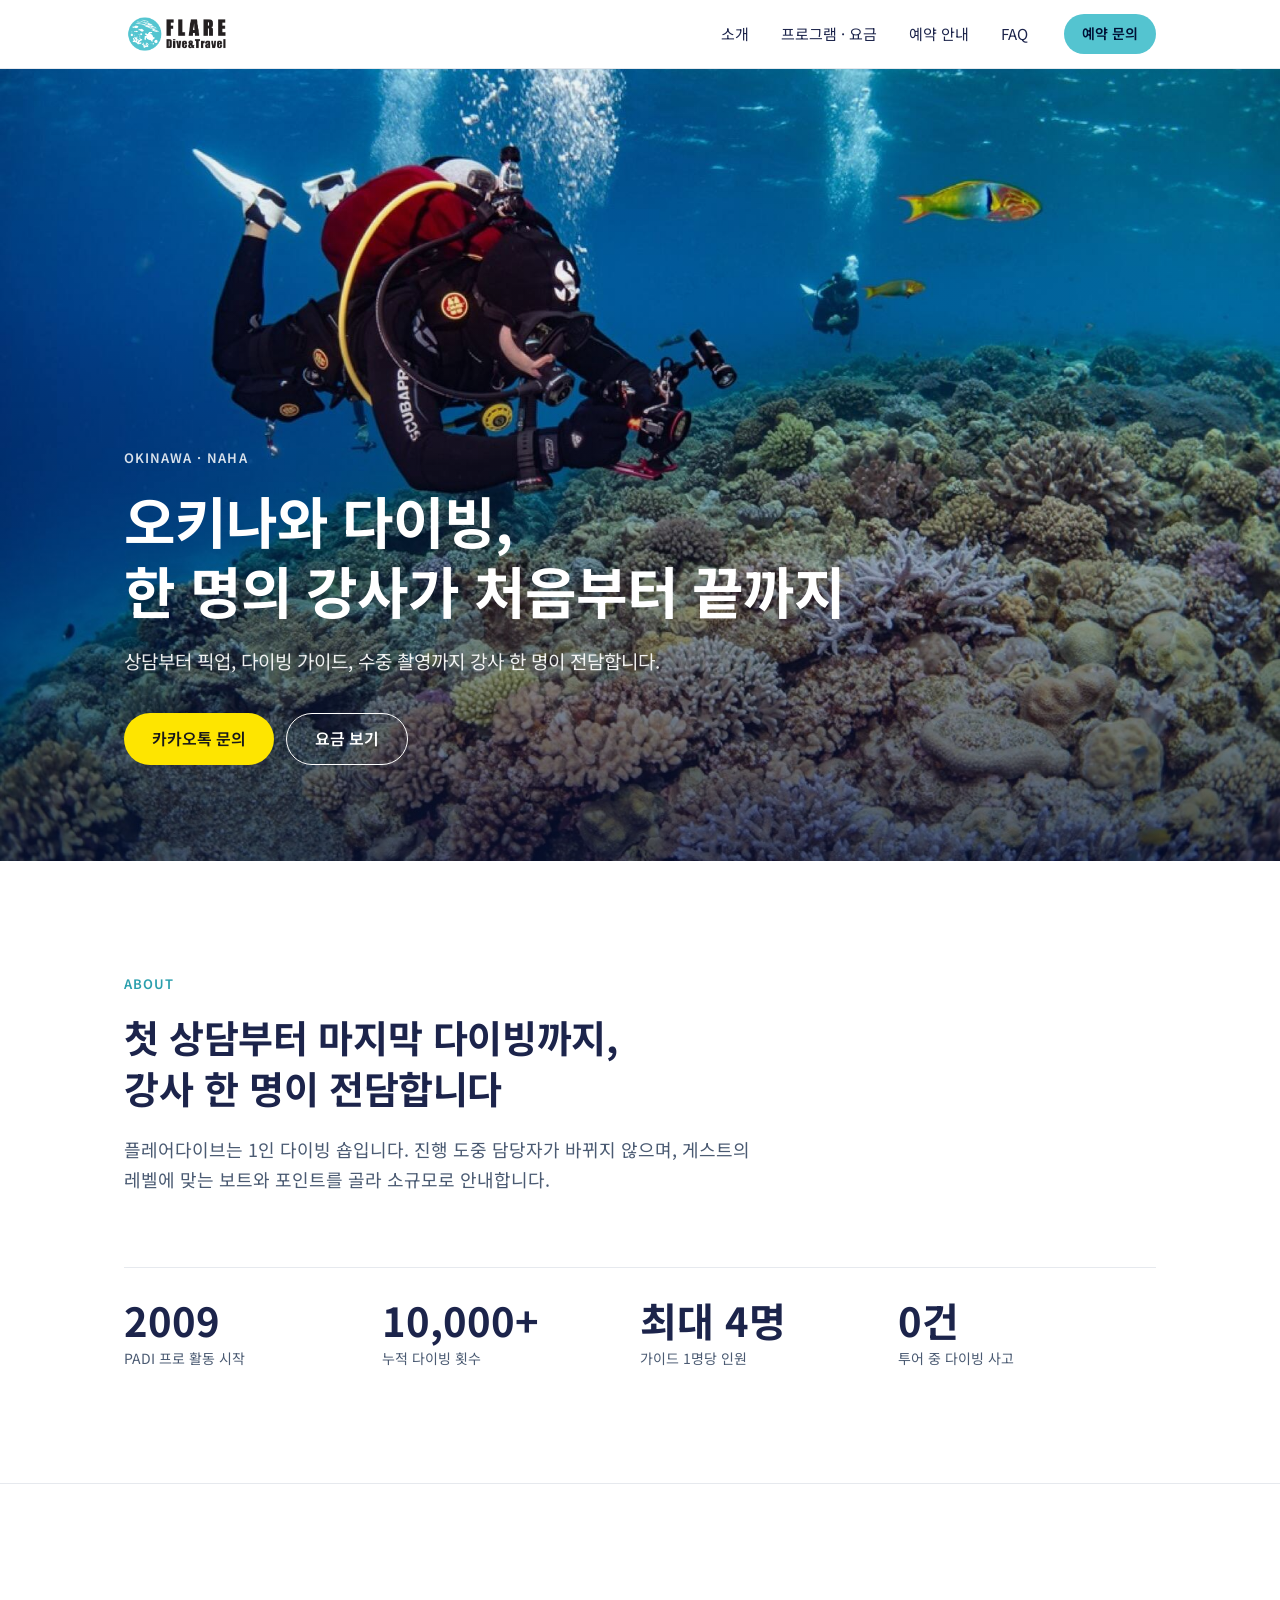
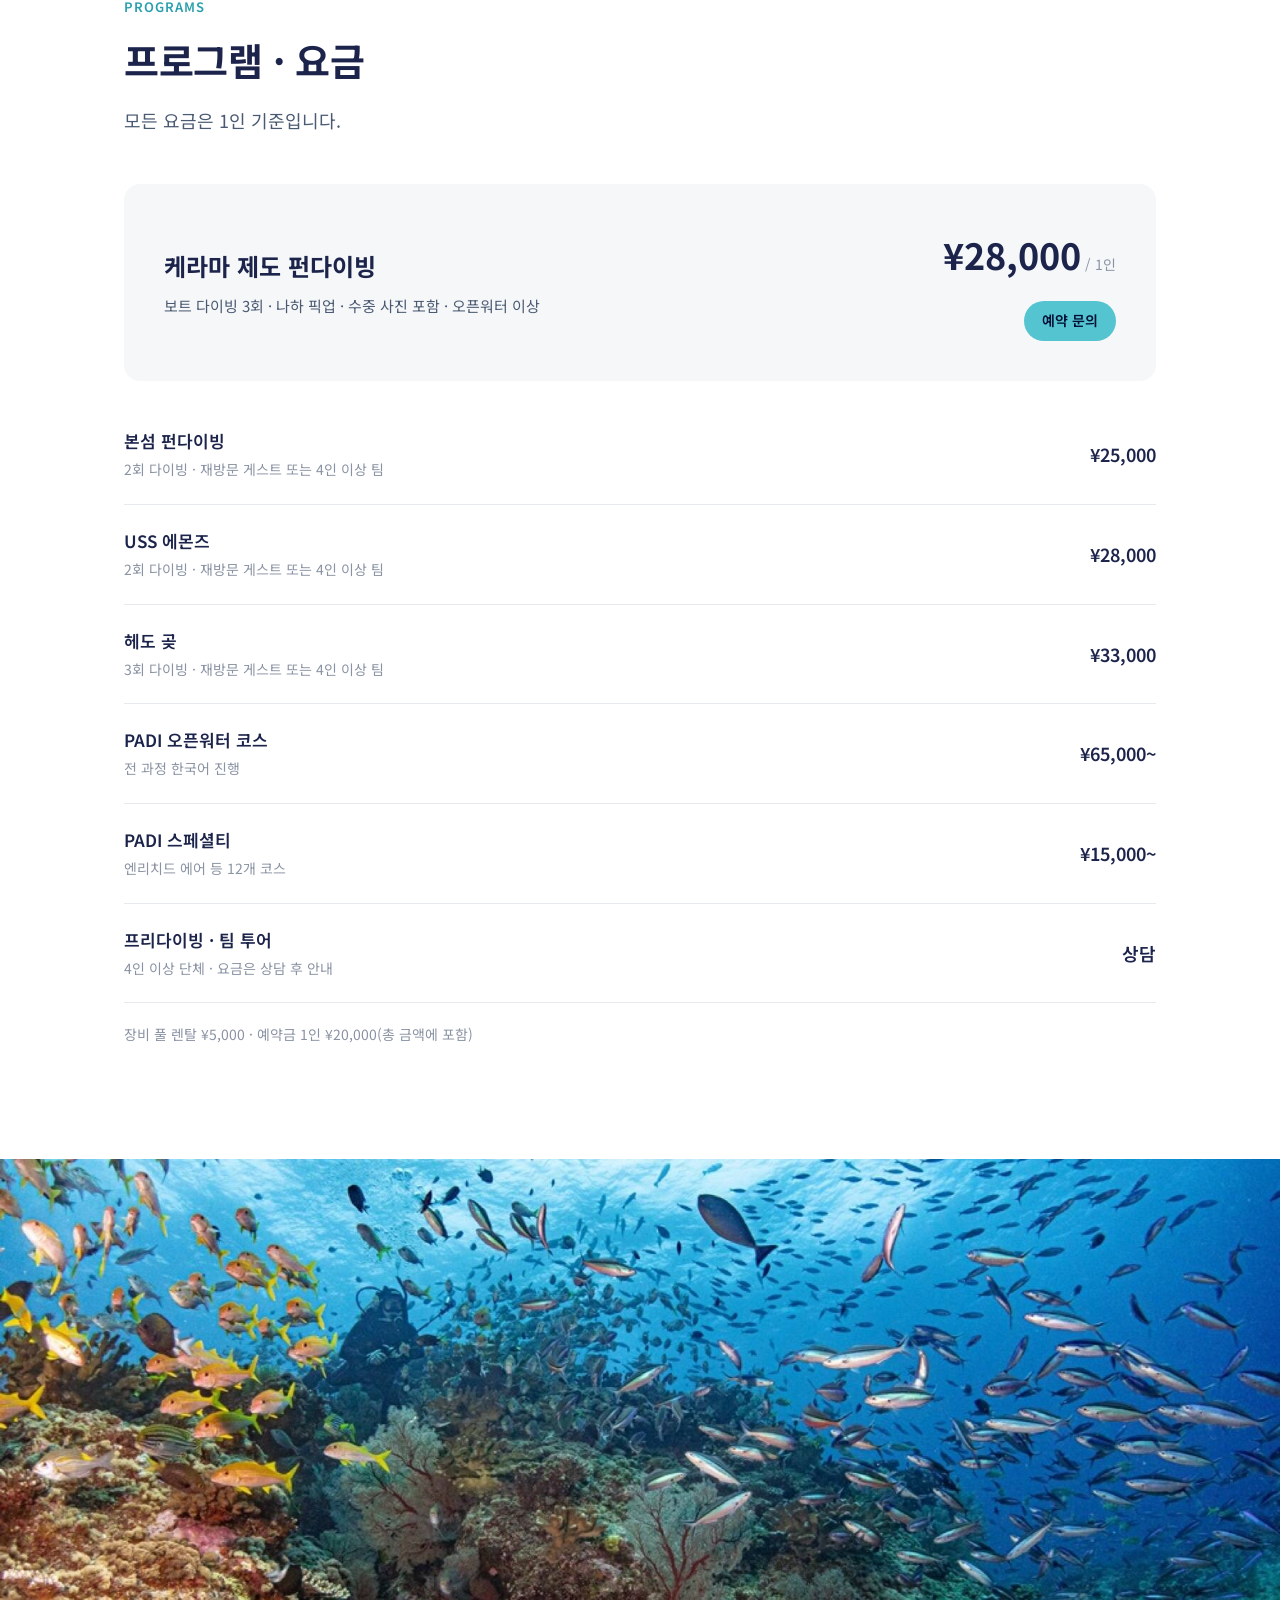
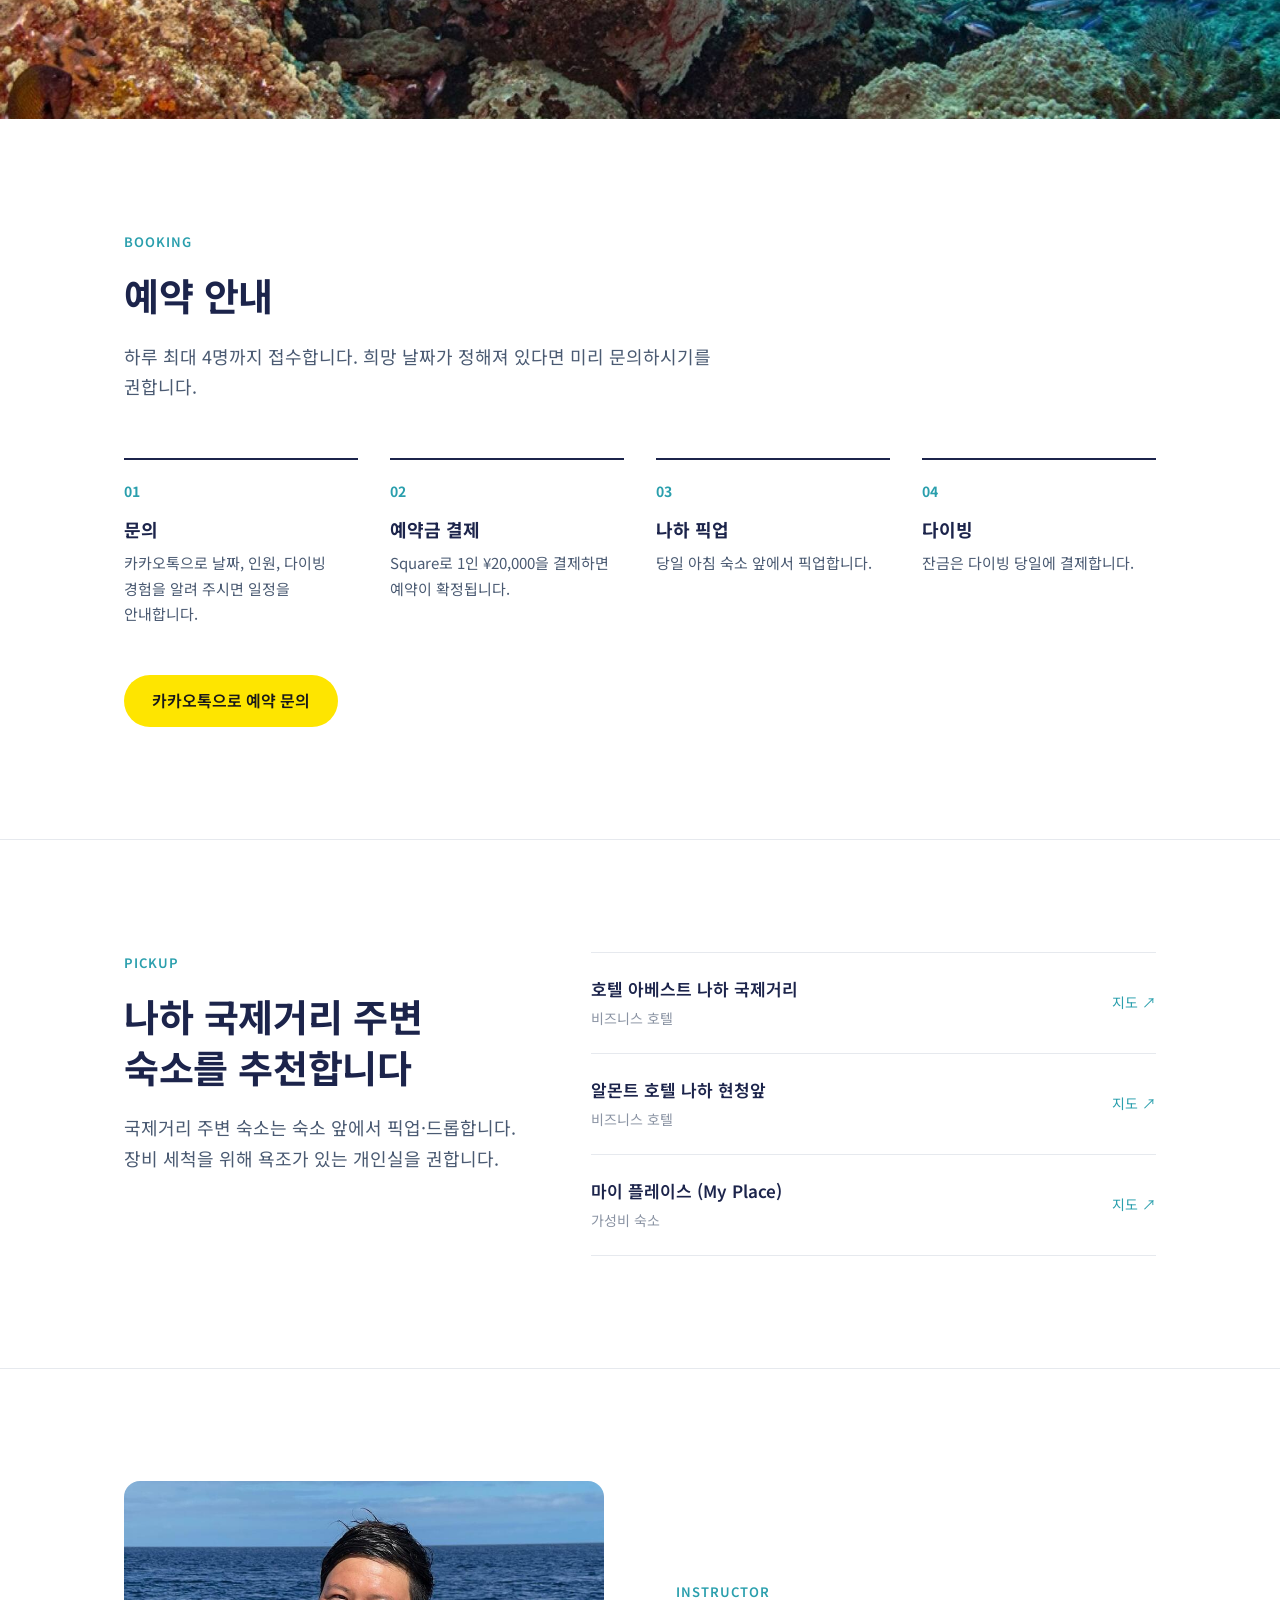
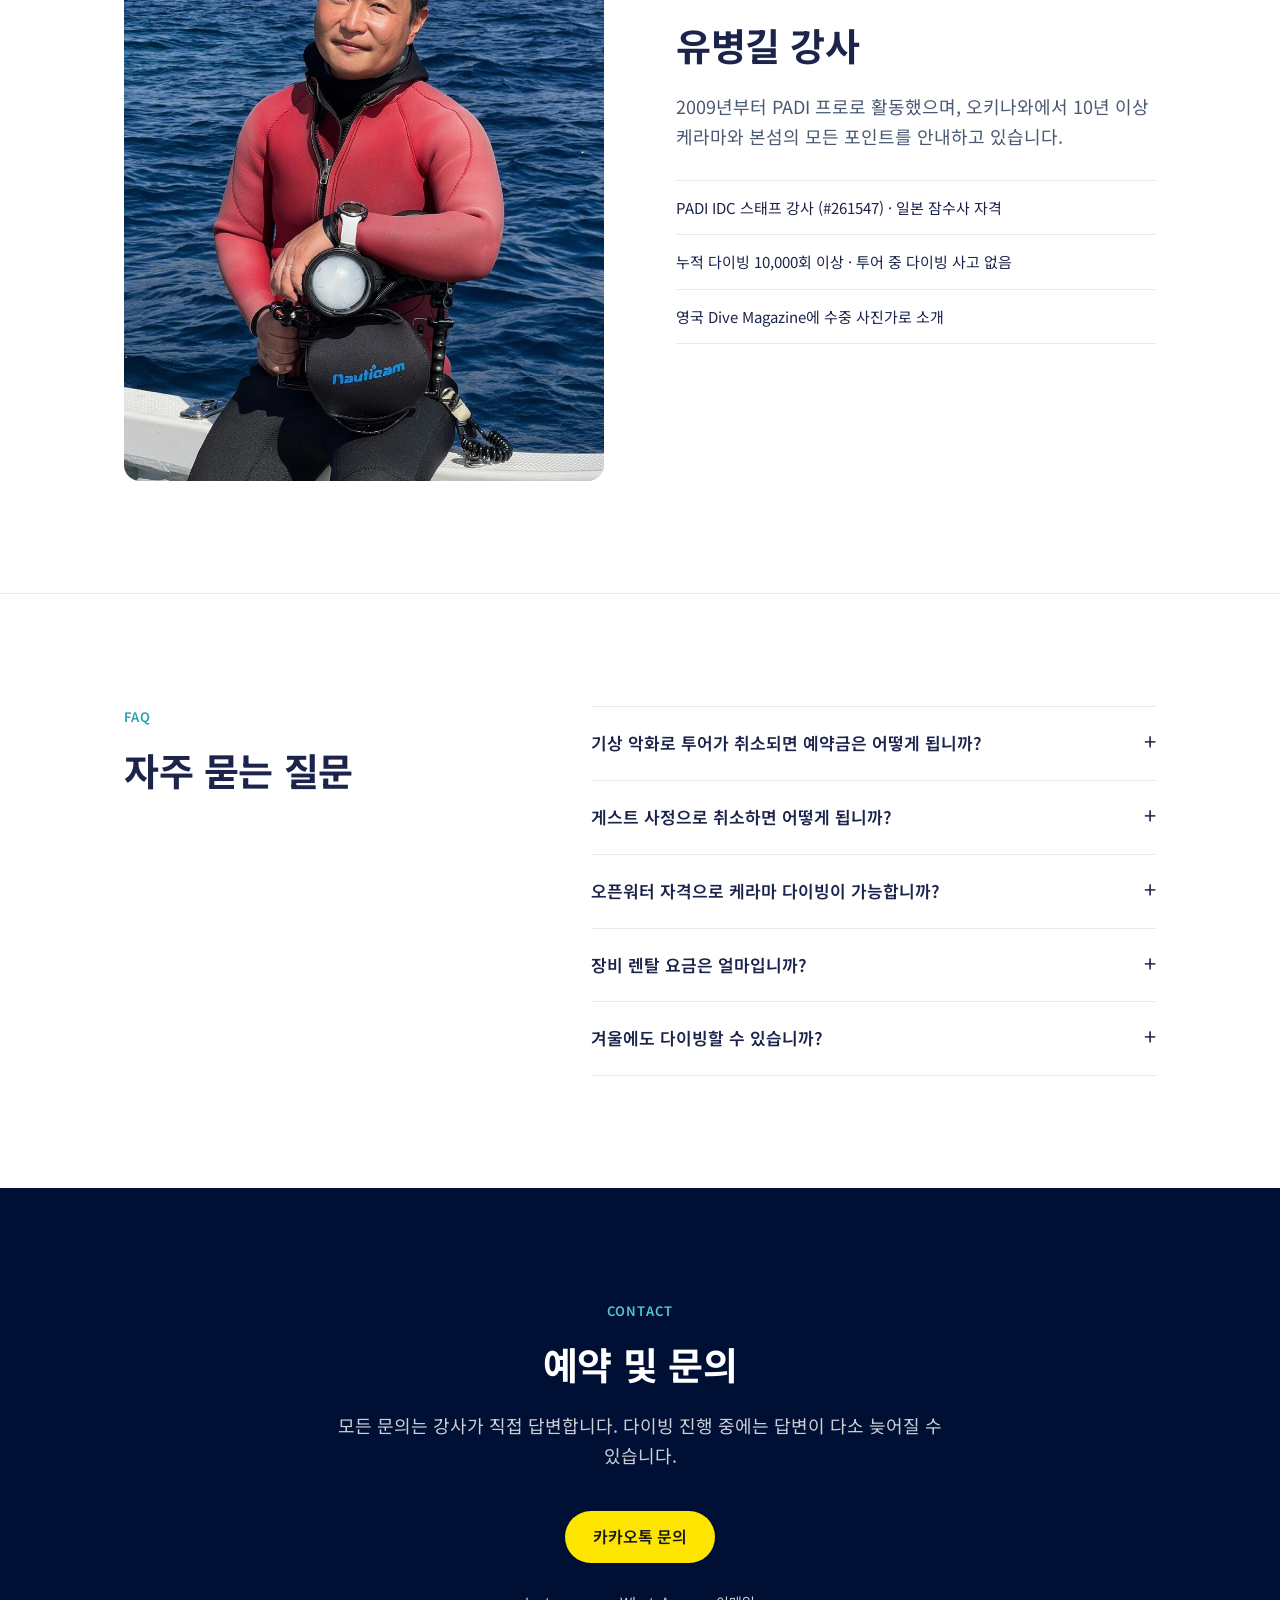
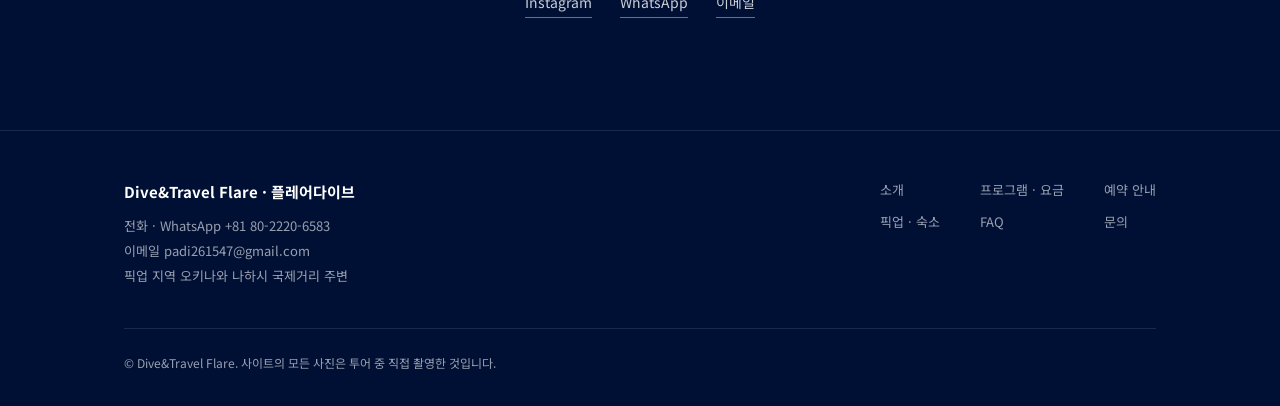
==== commit 449e4245: "Simplify homepage layout" ====
--- a/index.html
+++ b/index.html
@@ -12,477 +12,188 @@
 <link rel="icon" href="images/logo.png">
 <link rel="preconnect" href="https://fonts.googleapis.com">
 <link rel="preconnect" href="https://fonts.gstatic.com" crossorigin>
-<link href="https://fonts.googleapis.com/css2?family=Noto+Sans+KR:wght@400;500;600;700&display=swap" rel="stylesheet">
+<link href="https://fonts.googleapis.com/css2?family=Noto+Sans+KR:wght@400;600;700&display=swap" rel="stylesheet">
 <link rel="stylesheet" href="style.css">
 </head>
 <body>
 
-<svg width="0" height="0" style="position:absolute" aria-hidden="true">
-  <symbol id="i-chat" viewBox="0 0 24 24"><path d="M21 12a8 8 0 0 1-11.6 7.1L4 20l1-4.6A8 8 0 1 1 21 12z"/></symbol>
-  <symbol id="i-map" viewBox="0 0 24 24"><path d="M9 4 3 6v14l6-2 6 2 6-2V4l-6 2-6-2zM9 4v14M15 6v14"/></symbol>
-  <symbol id="i-car" viewBox="0 0 24 24"><path d="M5 16h14M3 16v-4l2-5h14l2 5v4h-2M7 16a2 2 0 1 0 4 0M13 16a2 2 0 1 0 4 0"/></symbol>
-  <symbol id="i-wave" viewBox="0 0 24 24"><path d="M2 8c2 0 2-2 5-2s3 2 5 2 2-2 5-2 3 2 5 2M2 14c2 0 2-2 5-2s3 2 5 2 2-2 5-2 3 2 5 2M2 20c2 0 2-2 5-2s3 2 5 2 2-2 5-2 3 2 5 2"/></symbol>
-  <symbol id="i-cam" viewBox="0 0 24 24"><path d="M4 8h3l2-3h6l2 3h3v12H4z"/><circle cx="12" cy="14" r="3.5"/></symbol>
-  <symbol id="i-award" viewBox="0 0 24 24"><circle cx="12" cy="9" r="6"/><path d="m8.5 14-1.5 8 5-3 5 3-1.5-8"/></symbol>
-  <symbol id="i-user" viewBox="0 0 24 24"><circle cx="12" cy="8" r="4"/><path d="M4 21c1-4 4-6 8-6s7 2 8 6"/></symbol>
-  <symbol id="i-users" viewBox="0 0 24 24"><circle cx="9" cy="8" r="3.5"/><path d="M2 20c.8-3.5 3.3-5 7-5s6.2 1.5 7 5M16 4.5a3.5 3.5 0 0 1 0 7M18 15c2 .6 3.4 2.2 4 5"/></symbol>
-  <symbol id="i-shield" viewBox="0 0 24 24"><path d="M12 3 4 6v6c0 5 3.5 8 8 9 4.5-1 8-4 8-9V6z"/><path d="m9 12 2 2 4-4"/></symbol>
-  <symbol id="i-pin" viewBox="0 0 24 24"><path d="M12 22s7-6.5 7-12a7 7 0 0 0-14 0c0 5.5 7 12 7 12z"/><circle cx="12" cy="10" r="2.5"/></symbol>
-  <symbol id="i-cal" viewBox="0 0 24 24"><rect x="3" y="5" width="18" height="16" rx="2"/><path d="M3 10h18M8 3v4M16 3v4"/></symbol>
-  <symbol id="i-card" viewBox="0 0 24 24"><rect x="2" y="5" width="20" height="14" rx="2"/><path d="M2 10h20M6 15h4"/></symbol>
-  <symbol id="i-fish" viewBox="0 0 24 24"><path d="M3 12c3-5 9-6 14-3l4-3v12l-4-3c-5 3-11 2-14-3z"/><circle cx="8" cy="11" r=".8"/></symbol>
-  <symbol id="i-send" viewBox="0 0 24 24"><path d="M5 12h14M13 6l6 6-6 6"/></symbol>
-  <symbol id="i-spark" viewBox="0 0 24 24"><path d="M12 3v4M12 17v4M3 12h4M17 12h4M6 6l2.5 2.5M15.5 15.5 18 18M18 6l-2.5 2.5M8.5 15.5 6 18"/></symbol>
-  <symbol id="i-bed" viewBox="0 0 24 24"><path d="M3 18V6M3 14h18v4M21 14v-3a3 3 0 0 0-3-3h-8v6"/><circle cx="6.5" cy="10.5" r="1.5"/></symbol>
-  <symbol id="i-insta" viewBox="0 0 24 24"><rect x="3" y="3" width="18" height="18" rx="5"/><circle cx="12" cy="12" r="4"/><circle cx="17.5" cy="6.5" r=".6"/></symbol>
-  <symbol id="i-phone" viewBox="0 0 24 24"><path d="M5 3h4l2 5-2.5 1.5a11 11 0 0 0 6 6L16 13l5 2v4a2 2 0 0 1-2 2A17 17 0 0 1 3 5a2 2 0 0 1 2-2z"/></symbol>
-  <symbol id="i-mail" viewBox="0 0 24 24"><rect x="3" y="5" width="18" height="14" rx="2"/><path d="m3 7 9 6 9-6"/></symbol>
-  <symbol id="i-menu" viewBox="0 0 24 24"><path d="M4 7h16M4 12h16M4 17h16"/></symbol>
-</svg>
-
 <header class="site-nav">
   <div class="wrap inner">
     <a class="logo" href="index.html" aria-label="Flare Dive 홈"><img src="images/logo.png" alt="Flare Dive"></a>
-    <nav aria-label="주요 메뉴">
-      <ul class="nav-links">
-        <li><a href="about.html">강사 소개</a></li>
-        <li><a href="fun-diving-kerama.html">펀다이빙</a></li>
-        <li><a href="padi-courses.html">PADI 코스</a></li>
-        <li><a href="freediving.html">프리다이빙</a></li>
-        <li><a href="stays.html">픽업 &amp; 숙소</a></li>
-        <li><a href="column.html">칼럼</a></li>
-        <li><a href="faq.html">FAQ</a></li>
-      </ul>
-    </nav>
     <div class="nav-right">
-      <div class="lang" aria-label="언어">
-        <span class="on">KO</span>
-        <span title="준비 중">JA</span>
-        <span title="준비 중">EN</span>
-      </div>
-      <a class="btn btn-teal btn-sm" href="booking.html">예약하기</a>
-      <button class="menu-btn" aria-expanded="false" aria-controls="mobile-menu" aria-label="메뉴 열기"><svg class="icon"><use href="#i-menu"/></svg></button>
+      <nav aria-label="주요 메뉴">
+        <ul class="nav-links">
+          <li><a href="#about">소개</a></li>
+          <li><a href="#programs">프로그램 · 요금</a></li>
+          <li><a href="#booking">예약 안내</a></li>
+          <li><a href="#faq">FAQ</a></li>
+        </ul>
+      </nav>
+      <a class="btn btn-teal btn-sm js-kakao" href="#contact">예약 문의</a>
+      <button class="menu-btn" aria-expanded="false" aria-controls="mobile-menu" aria-label="메뉴 열기">☰</button>
     </div>
   </div>
   <div class="mobile-menu" id="mobile-menu">
     <ul>
-      <li><a href="about.html">강사 소개</a></li>
-      <li><a href="fun-diving-kerama.html">펀다이빙</a></li>
-      <li><a href="padi-courses.html">PADI 코스</a></li>
-      <li><a href="freediving.html">프리다이빙</a></li>
-      <li><a href="stays.html">픽업 &amp; 숙소</a></li>
-      <li><a href="column.html">칼럼</a></li>
-      <li><a href="faq.html">FAQ</a></li>
-      <li><a href="booking.html">예약하기</a></li>
+      <li><a href="#about">소개</a></li>
+      <li><a href="#programs">프로그램 · 요금</a></li>
+      <li><a href="#booking">예약 안내</a></li>
+      <li><a href="#faq">FAQ</a></li>
+      <li><a href="#contact">문의</a></li>
     </ul>
   </div>
 </header>
 
 <main>
 
-  <!-- Hero -->
-  <section class="hero" id="hero">
-    <div class="wrap">
-      <span class="hero-tag"><svg class="icon" style="width:16px;height:16px"><use href="#i-pin"/></svg>오키나와 나하 · 1인 다이빙 숍</span>
+  <section class="hero">
+    <div class="wrap">
+      <span class="label">OKINAWA · NAHA</span>
       <h1>오키나와 다이빙,<br>한 명의 강사가 처음부터 끝까지</h1>
-      <p>상담과 일정 계획, 나하 픽업, 다이빙 가이드, 수중 촬영까지 강사 한 명이 전담합니다. 담당자가 바뀌지 않아 처음부터 끝까지 일관된 안내를 받으실 수 있습니다.</p>
+      <p>상담부터 픽업, 다이빙 가이드, 수중 촬영까지 강사 한 명이 전담합니다.</p>
       <div class="btns">
-        <a class="btn btn-teal btn-lg" href="#availability"><svg class="icon"><use href="#i-cal"/></svg>예약 가능일 확인</a>
-        <a class="btn btn-kakao btn-lg js-kakao" href="#contact"><svg class="icon"><use href="#i-chat"/></svg>카카오톡 문의</a>
-      </div>
-    </div>
-  </section>
-
-  <!-- Fact strip -->
-  <div class="facts">
-    <ul class="wrap">
-      <li><svg class="icon"><use href="#i-award"/></svg>PADI IDC 스태프 강사</li>
-      <li><svg class="icon"><use href="#i-wave"/></svg>10,000회 이상 다이빙</li>
-      <li><svg class="icon"><use href="#i-users"/></svg>한 가이드당 최대 4명</li>
-      <li><svg class="icon"><use href="#i-cam"/></svg>수중 사진 포함</li>
-      <li><svg class="icon"><use href="#i-car"/></svg>나하 국제거리 픽업</li>
-    </ul>
-  </div>
-
-  <!-- AI Ask -->
-  <section class="section" id="ask">
-    <div class="wrap">
-      <div class="head-center"><h2 class="h2" style="font-size:28px">자주 묻는 내용을 바로 확인하실 수 있습니다</h2></div>
-      <div class="ask-box">
-        <form class="ask-form" id="ask-form">
-          <label for="ask-input" class="sr-only">질문</label>
-          <input id="ask-input" type="text" placeholder="예: 케라마 3회 다이빙 요금" autocomplete="off">
-          <button class="go" type="submit" aria-label="질문하기"><svg class="icon"><use href="#i-send"/></svg></button>
-        </form>
-        <div class="ask-chips" id="ask-chips">
-          <button type="button">케라마 요금</button>
-          <button type="button">예약금</button>
-          <button type="button">픽업 지역</button>
-          <button type="button">기상 취소</button>
-          <button type="button">장비 렌탈</button>
+        <a class="btn btn-kakao js-kakao" href="#contact">카카오톡 문의</a>
+        <a class="btn btn-line" href="#programs">요금 보기</a>
+      </div>
+    </div>
+  </section>
+
+  <section class="section" id="about">
+    <div class="wrap">
+      <span class="label">ABOUT</span>
+      <h2 class="h2">첫 상담부터 마지막 다이빙까지,<br>강사 한 명이 전담합니다</h2>
+      <p class="lead">플레어다이브는 1인 다이빙 숍입니다. 진행 도중 담당자가 바뀌지 않으며, 게스트의 레벨에 맞는 보트와 포인트를 골라 소규모로 안내합니다.</p>
+      <div class="numbers">
+        <div><strong>2009</strong><span>PADI 프로 활동 시작</span></div>
+        <div><strong>10,000+</strong><span>누적 다이빙 횟수</span></div>
+        <div><strong>최대 4명</strong><span>가이드 1명당 인원</span></div>
+        <div><strong>0건</strong><span>투어 중 다이빙 사고</span></div>
+      </div>
+    </div>
+  </section>
+
+  <section class="section" id="programs">
+    <div class="wrap">
+      <span class="label">PROGRAMS</span>
+      <h2 class="h2">프로그램 · 요금</h2>
+      <p class="lead">모든 요금은 1인 기준입니다.</p>
+
+      <div class="main-program">
+        <div>
+          <h3>케라마 제도 펀다이빙</h3>
+          <p>보트 다이빙 3회 · 나하 픽업 · 수중 사진 포함 · 오픈워터 이상</p>
         </div>
-        <div class="answer" id="answer" aria-live="polite">
-          <span class="tag"><svg class="icon" style="width:16px;height:16px"><use href="#i-spark"/></svg>답변</span>
-          <p id="answer-text">케라마 제도 펀다이빙은 보트 다이빙 3회 기준 1인 ¥28,000입니다. 예약금은 1인 ¥20,000이며 총 금액에 포함됩니다. 나하 국제거리 주변 숙소에 묵으시면 숙소 앞 픽업·드롭이 가능합니다.</p>
-          <div class="src" id="answer-src">출처
-            <a href="fun-diving-kerama.html">케라마 펀다이빙 →</a>
-            <a href="faq.html">예약 &amp; 예약금 FAQ →</a>
-            <a href="stays.html">픽업 &amp; 추천 숙소 →</a>
-          </div>
-          <div class="foot">
-            <span>그 밖의 문의는 강사가 직접 답변합니다.</span>
-            <a class="btn btn-kakao btn-sm js-kakao" href="#contact"><svg class="icon" style="width:16px;height:16px"><use href="#i-chat"/></svg>카카오톡 상담</a>
-          </div>
+        <div class="price">
+          <strong>¥28,000</strong><small>/ 1인</small><br>
+          <a class="btn btn-teal btn-sm js-kakao" href="#contact">예약 문의</a>
         </div>
-        <p class="disclaimer">위 답변은 참고용이며, 예약은 강사 확인 후 확정됩니다.</p>
-      </div>
-    </div>
-  </section>
-
-  <!-- One-person shop message -->
-  <section class="section soft" id="one-person">
-    <div class="wrap">
-      <div class="head-center">
-        <span class="eyebrow">1인 숍 · 전담 가이드</span>
-        <h2 class="h2">첫 상담부터 마지막 다이빙까지,<br>강사 한 명이 전담합니다</h2>
-        <p class="lead">진행 도중 담당 스태프가 바뀌지 않습니다. 예약 단계부터 안내를 맡을 강사가 정해져 있습니다.</p>
-      </div>
-      <ol class="flow">
-        <li><span class="ic"><svg class="icon"><use href="#i-chat"/></svg></span><strong>상담</strong><span>경험과 희망 사항을 확인합니다</span></li>
-        <li><span class="ic"><svg class="icon"><use href="#i-map"/></svg></span><strong>일정 계획</strong><span>레벨에 맞는 보트와 포인트를 정합니다</span></li>
-        <li><span class="ic"><svg class="icon"><use href="#i-car"/></svg></span><strong>픽업</strong><span>나하 숙소 앞까지 모시러 갑니다</span></li>
-        <li><span class="ic"><svg class="icon"><use href="#i-wave"/></svg></span><strong>다이빙</strong><span>모든 다이빙에 강사가 동행합니다</span></li>
-        <li><span class="ic"><svg class="icon"><use href="#i-cam"/></svg></span><strong>사진</strong><span>수중 사진을 강사가 직접 촬영합니다</span></li>
+      </div>
+
+      <ul class="price-list">
+        <li><a href="#contact" class="js-kakao"><h4>본섬 펀다이빙</h4><span class="val">¥25,000</span><span class="cond">2회 다이빙 · 재방문 게스트 또는 4인 이상 팀</span></a></li>
+        <li><a href="#contact" class="js-kakao"><h4>USS 에몬즈</h4><span class="val">¥28,000</span><span class="cond">2회 다이빙 · 재방문 게스트 또는 4인 이상 팀</span></a></li>
+        <li><a href="#contact" class="js-kakao"><h4>헤도 곶</h4><span class="val">¥33,000</span><span class="cond">3회 다이빙 · 재방문 게스트 또는 4인 이상 팀</span></a></li>
+        <li><a href="#contact" class="js-kakao"><h4>PADI 오픈워터 코스</h4><span class="val">¥65,000~</span><span class="cond">전 과정 한국어 진행</span></a></li>
+        <li><a href="#contact" class="js-kakao"><h4>PADI 스페셜티</h4><span class="val">¥15,000~</span><span class="cond">엔리치드 에어 등 12개 코스</span></a></li>
+        <li><a href="#contact" class="js-kakao"><h4>프리다이빙 · 팀 투어</h4><span class="val">상담</span><span class="cond">4인 이상 단체 · 요금은 상담 후 안내</span></a></li>
+      </ul>
+      <p class="note">장비 풀 렌탈 ¥5,000 · 예약금 1인 ¥20,000(총 금액에 포함)</p>
+    </div>
+  </section>
+
+  <div class="photo" style="background-image:url('images/a13.jpg')" role="img" aria-label="케라마 바닷속 물고기 떼"></div>
+
+  <section class="section" id="booking">
+    <div class="wrap">
+      <span class="label">BOOKING</span>
+      <h2 class="h2">예약 안내</h2>
+      <p class="lead">하루 최대 4명까지 접수합니다. 희망 날짜가 정해져 있다면 미리 문의하시기를 권합니다.</p>
+      <ol class="steps">
+        <li><strong>문의</strong><p>카카오톡으로 날짜, 인원, 다이빙 경험을 알려 주시면 일정을 안내합니다.</p></li>
+        <li><strong>예약금 결제</strong><p>Square로 1인 ¥20,000을 결제하면 예약이 확정됩니다.</p></li>
+        <li><strong>나하 픽업</strong><p>당일 아침 숙소 앞에서 픽업합니다.</p></li>
+        <li><strong>다이빙</strong><p>잔금은 다이빙 당일에 결제합니다.</p></li>
       </ol>
-    </div>
-  </section>
-
-  <!-- Stats -->
-  <section class="section" id="stats">
-    <div class="wrap stats">
-      <div><div class="num">2009</div><strong>PADI 프로 활동 시작</strong><p>2009년부터 PADI 다이브 프로로 활동하고 있습니다</p></div>
-      <div><div class="num">10,000+</div><strong>다이빙 횟수</strong><p>누적 다이빙 10,000회 이상</p></div>
-      <div><div class="num">10년+</div><strong>오키나와 가이드 경력</strong><p>케라마와 본섬의 모든 포인트를 안내합니다</p></div>
-      <div><div class="num">0건</div><strong>투어 중 다이빙 사고</strong><p>현재까지 투어 중 다이빙 사고는 한 건도 없습니다</p></div>
-    </div>
-  </section>
-
-  <!-- Strengths -->
-  <section class="section soft" id="strengths">
-    <div class="wrap">
-      <div class="head-center">
-        <span class="eyebrow">플레어다이브의 강점</span>
-        <h2 class="h2">레벨에 맞는 보트와 포인트를 선택합니다</h2>
-        <p class="lead">케라마와 본섬 모두 보트마다 다이빙 스타일과 방문 포인트가 다릅니다. 여러 보트와 협력하고 있어 게스트의 레벨과 희망에 맞는 보트를 선택할 수 있습니다.</p>
-      </div>
-      <div class="strengths">
-        <article class="plan-card">
-          <img src="images/b04.jpg" alt="보트 위에서 다이빙을 준비하는 게스트들" loading="lazy">
-          <div class="body">
-            <h3>3일 다이빙 진행 예시</h3>
-            <ol>
-              <li><span class="day">1일차</span>난도가 낮은 포인트에서 감각을 되찾습니다</li>
-              <li><span class="day">2일차</span>지형과 수심의 폭을 넓혀 갑니다</li>
-              <li><span class="day">3일차</span>레벨에 따라 상급 포인트까지 진행합니다</li>
-            </ol>
-          </div>
-        </article>
-        <ul class="point-list">
-          <li><svg class="icon"><use href="#i-user"/></svg><div><strong>전담 1인 강사</strong><span>상담부터 촬영까지 같은 강사가 담당합니다</span></div></li>
-          <li><svg class="icon"><use href="#i-award"/></svg><div><strong>경력</strong><span>PADI IDC 스태프 강사, 2009년부터 활동</span></div></li>
-          <li><svg class="icon"><use href="#i-shield"/></svg><div><strong>무사고 기록</strong><span>오키나와에서 10년 이상 가이드하는 동안 투어 중 다이빙 사고가 없었습니다</span></div></li>
-          <li><svg class="icon"><use href="#i-pin"/></svg><div><strong>모든 포인트 안내</strong><span>케라마 제도와 오키나와 본섬 전 지역</span></div></li>
-          <li><svg class="icon"><use href="#i-users"/></svg><div><strong>소규모</strong><span>가이드 1명당 최대 4명</span></div></li>
-          <li><svg class="icon"><use href="#i-cam"/></svg><div><strong>수중 사진 포함</strong><span>다이빙하는 모습을 강사가 직접 촬영합니다</span></div></li>
-          <li><svg class="icon"><use href="#i-car"/></svg><div><strong>나하 픽업</strong><span>국제거리 주변 숙소 앞 픽업 · 드롭</span></div></li>
-        </ul>
-      </div>
-    </div>
-  </section>
-
-  <!-- Photo Break -->
-  <section class="photo-break" style="background-image:url('images/a13.jpg')">
-    <div class="wrap">
-      <h2>케라마의 맑은 바다로</h2>
-      <p>나하에서 보트로 약 1시간, 바다거북과 산호초를 만날 수 있습니다</p>
-    </div>
-  </section>
-
-  <!-- Programs & prices -->
-  <section class="section" id="programs">
-    <div class="wrap">
-      <div class="head-center">
-        <span class="eyebrow">프로그램 · 요금</span>
-        <h2 class="h2">펀다이빙은 케라마 제도를 기본으로 합니다</h2>
-        <p class="lead">모든 요금은 1인 기준입니다. 예약금 ¥20,000은 총 금액에 포함되며, 잔금은 다이빙 당일에 결제합니다.</p>
-      </div>
-      <div class="programs">
-        <article class="main-price">
-          <span class="pill pill-teal">기본 프로그램</span>
-          <h3>케라마 제도 펀다이빙</h3>
-          <p class="sub">보트 다이빙 3회 · 나하 픽업 포함</p>
-          <div class="price">¥28,000 <small>/ 1인</small></div>
-          <ul class="checks">
-            <li>오픈워터 이상</li>
-            <li>가이드 1명당 최대 4명</li>
-            <li>수중 사진 포함</li>
-            <li>예약금 ¥20,000 (총 금액에 포함)</li>
-          </ul>
-          <a class="btn btn-teal" href="#availability">날짜 확인하고 예약하기</a>
-        </article>
-        <div class="extra">
-          <h3>재방문 게스트 · 4인 이상 프라이빗 팀이라면</h3>
-          <div class="extra-grid">
-            <article class="extra-card wide">
-              <span class="pill pill-line">재방문 게스트 · 4인 이상 프라이빗 팀 전용</span>
-              <h4>본섬 펀다이빙</h4>
-              <span class="meta">만자 · 잔파 · 나키진 · 모토부 · 2회 다이빙</span>
-              <div class="price">¥25,000 <small>/ 1인</small></div>
-              <a class="link-arrow" href="fun-diving-main-island.html">자세히 보기 →</a>
-            </article>
-            <article class="extra-card">
-              <span class="pill pill-line">재방문 · 4인 이상 팀</span>
-              <h4>USS 에몬즈</h4>
-              <span class="meta">스페셜 지역 · 2회 다이빙</span>
-              <div class="price">¥28,000 <small>/ 1인</small></div>
-              <a class="link-arrow" href="fun-diving-special.html">자세히 보기 →</a>
-            </article>
-            <article class="extra-card">
-              <span class="pill pill-line">재방문 · 4인 이상 팀</span>
-              <h4>헤도 곶</h4>
-              <span class="meta">스페셜 지역 · 3회 다이빙</span>
-              <div class="price">¥33,000 <small>/ 1인</small></div>
-              <a class="link-arrow" href="fun-diving-special.html">자세히 보기 →</a>
-            </article>
-          </div>
-        </div>
-      </div>
-      <div class="others">
-        <a class="other" href="padi-courses.html"><div class="top"><h4>PADI 코스</h4><span>›</span></div><p>오픈워터 ¥65,000부터 · 전 과정 한국어 진행</p></a>
-        <a class="other" href="padi-specialty.html"><div class="top"><h4>PADI 스페셜티</h4><span>›</span></div><p>엔리치드 에어 ¥15,000 등 12개 코스</p></a>
-        <a class="other" href="freediving.html"><div class="top"><h4>프리다이빙</h4><span class="pill pill-soft">상담 필수</span></div><p>4인 이상 단체 한정 · 요금은 상담 후 안내</p></a>
-        <a class="other js-kakao" href="#contact"><div class="top"><h4>팀 투어</h4><span class="pill pill-soft">상담 필수</span></div><p>일정과 요금은 별도 상담으로 안내합니다</p></a>
-      </div>
-    </div>
-  </section>
-
-  <!-- Photo Break -->
-  <section class="photo-break" style="background-image:url('images/b11.jpg')">
-    <div class="wrap">
-      <h2>모든 다이빙을 강사가 직접 안내합니다</h2>
-      <p>수중 촬영까지 강사가 함께 맡습니다</p>
-    </div>
-  </section>
-
-  <!-- Availability -->
-  <section class="section" id="availability">
-    <div class="wrap">
-      <div class="head-center">
-        <span class="eyebrow">예약 가능일</span>
-        <h2 class="h2">예약 가능한 날짜를 확인할 수 있습니다</h2>
-        <p class="lead">하루 최대 4명까지 접수합니다. 원하는 날짜를 선택하면 해당 날짜로 바로 문의할 수 있습니다.</p>
-      </div>
-      <div class="avail">
-        <div class="cal">
-          <div class="cal-head">
-            <h3 id="cal-title"></h3>
-            <div class="nav-btns">
-              <button type="button" id="cal-prev" aria-label="이전 달">‹</button>
-              <button type="button" id="cal-next" aria-label="다음 달">›</button>
-            </div>
-          </div>
-          <div class="cal-grid" id="cal-grid"></div>
-          <p class="cal-note">실시간 공석 연동은 준비 중입니다. 날짜를 선택하면 해당 날짜로 문의할 수 있습니다.</p>
-        </div>
-        <div class="txt">
-          <h3 class="big">하루 접수 인원이 정해져 있습니다</h3>
-          <p>1인 숍으로 소규모 안내를 원칙으로 하기 때문에 하루 접수 인원을 제한합니다. 희망 날짜가 정해져 있다면 미리 예약하시기를 권합니다.</p>
-          <div class="btns">
-            <a class="btn btn-teal" href="booking.html">예약 페이지 →</a>
-            <a class="btn btn-outline js-kakao" href="#contact">날짜 문의</a>
-          </div>
-        </div>
-      </div>
-    </div>
-  </section>
-
-  <!-- How it works -->
-  <section class="section soft" id="how">
-    <div class="wrap">
-      <div class="head-center">
-        <span class="eyebrow">예약 방법</span>
-        <h2 class="h2">예약 절차</h2>
-      </div>
-      <ol class="steps">
-        <li><div class="n">01 <svg class="icon"><use href="#i-cal"/></svg></div><strong>날짜 확인</strong><p>캘린더에서 예약 가능한 날짜를 확인합니다</p></li>
-        <li><div class="n">02 <svg class="icon"><use href="#i-chat"/></svg></div><strong>문의 · 예약</strong><p>카카오톡 또는 예약 폼으로 접수합니다</p></li>
-        <li><div class="n">03 <svg class="icon"><use href="#i-card"/></svg></div><strong>예약금 결제</strong><p>Square로 1인 ¥20,000을 결제합니다</p></li>
-        <li><div class="n">04 <svg class="icon"><use href="#i-car"/></svg></div><strong>나하 픽업</strong><p>당일 아침 숙소 앞에서 픽업합니다</p></li>
-        <li><div class="n">05 <svg class="icon"><use href="#i-fish"/></svg></div><strong>다이빙</strong><p>케라마의 바다로 출발합니다</p></li>
-      </ol>
-    </div>
-  </section>
-
-  <!-- Stays teaser -->
+      <div class="btn-row">
+        <a class="btn btn-kakao js-kakao" href="#contact">카카오톡으로 예약 문의</a>
+      </div>
+    </div>
+  </section>
+
   <section class="section" id="stays">
-    <div class="wrap">
-      <div class="head-center">
-        <span class="eyebrow">픽업 · 추천 숙소</span>
-        <h2 class="h2">나하 국제거리 주변 숙소는 픽업이 편리합니다</h2>
-        <p class="lead">장비 세척을 위해 욕조가 있는 개인실 숙소를 추천합니다. 추천 숙소에 묵으시면 숙소 앞에서 픽업·드롭합니다.</p>
-      </div>
-      <div class="cards-3">
-        <article class="hotel">
-          <div class="ph"><svg class="icon"><use href="#i-bed"/></svg></div>
-          <div class="body">
-            <h3>호텔 아베스트 나하 국제거리</h3>
-            <div class="tags"><span>비즈니스 호텔</span><span class="ok">장비 세척 OK</span></div>
-            <p>숙소 앞 픽업 · 드롭</p>
-            <a class="link-arrow" href="https://www.google.com/maps/search/?api=1&amp;query=Hotel+Abest+Naha+Kokusai+Dori" target="_blank" rel="noopener">Google 지도에서 보기 ↗</a>
-          </div>
-        </article>
-        <article class="hotel">
-          <div class="ph"><svg class="icon"><use href="#i-bed"/></svg></div>
-          <div class="body">
-            <h3>알몬트 호텔 나하 현청앞</h3>
-            <div class="tags"><span>비즈니스 호텔</span><span class="ok">장비 세척 OK</span></div>
-            <p>숙소 앞 픽업 · 드롭</p>
-            <a class="link-arrow" href="https://www.google.com/maps/search/?api=1&amp;query=Almont+Hotel+Naha+Kenchomae" target="_blank" rel="noopener">Google 지도에서 보기 ↗</a>
-          </div>
-        </article>
-        <article class="hotel">
-          <div class="ph"><svg class="icon"><use href="#i-bed"/></svg></div>
-          <div class="body">
-            <h3>마이 플레이스 (My Place)</h3>
-            <div class="tags"><span>가성비 숙소</span><span class="ok">장비 세척 OK</span></div>
-            <p>숙소 앞 픽업 · 드롭</p>
-            <a class="link-arrow" href="https://www.google.com/maps/search/?api=1&amp;query=My+Place+Naha+Okinawa" target="_blank" rel="noopener">Google 지도에서 보기 ↗</a>
-          </div>
-        </article>
-      </div>
-      <div class="center-cta"><a class="btn btn-outline" href="stays.html">추천 숙소 10곳 전체 보기 →</a></div>
-    </div>
-  </section>
-
-  <!-- Instructor teaser -->
-  <section class="section soft" id="instructor">
+    <div class="wrap split">
+      <div>
+        <span class="label">PICKUP</span>
+        <h2 class="h2">나하 국제거리 주변 숙소를 추천합니다</h2>
+        <p class="lead">국제거리 주변 숙소는 숙소 앞에서 픽업·드롭합니다. 장비 세척을 위해 욕조가 있는 개인실을 권합니다.</p>
+      </div>
+      <ul class="stay-list">
+        <li><div><strong>호텔 아베스트 나하 국제거리</strong><span>비즈니스 호텔</span></div><a href="https://www.google.com/maps/search/?api=1&amp;query=Hotel+Abest+Naha+Kokusai+Dori" target="_blank" rel="noopener">지도 ↗</a></li>
+        <li><div><strong>알몬트 호텔 나하 현청앞</strong><span>비즈니스 호텔</span></div><a href="https://www.google.com/maps/search/?api=1&amp;query=Almont+Hotel+Naha+Kenchomae" target="_blank" rel="noopener">지도 ↗</a></li>
+        <li><div><strong>마이 플레이스 (My Place)</strong><span>가성비 숙소</span></div><a href="https://www.google.com/maps/search/?api=1&amp;query=My+Place+Naha+Okinawa" target="_blank" rel="noopener">지도 ↗</a></li>
+      </ul>
+    </div>
+  </section>
+
+  <section class="section" id="instructor">
     <div class="wrap instructor">
       <img src="images/b01.jpg" alt="플레어다이브 유병길 강사" loading="lazy">
       <div>
-        <span class="eyebrow">강사 소개</span>
-        <h2 class="h2">안내를 맡을 강사를<br>먼저 소개합니다</h2>
-        <p class="lead">유병길 강사는 PADI IDC 스태프 강사입니다. 2009년부터 PADI 프로로 활동했으며, 오키나와에서 10년 이상 게스트를 직접 안내하고 있습니다.</p>
+        <span class="label">INSTRUCTOR</span>
+        <h2 class="h2">유병길 강사</h2>
+        <p class="lead">2009년부터 PADI 프로로 활동했으며, 오키나와에서 10년 이상 케라마와 본섬의 모든 포인트를 안내하고 있습니다.</p>
         <ul>
           <li>PADI IDC 스태프 강사 (#261547) · 일본 잠수사 자격</li>
-          <li>10,000회 이상 다이빙 · 투어 중 다이빙 사고 없음</li>
+          <li>누적 다이빙 10,000회 이상 · 투어 중 다이빙 사고 없음</li>
           <li>영국 Dive Magazine에 수중 사진가로 소개</li>
         </ul>
-        <a class="btn btn-navy" href="about.html">강사 소개 자세히 보기 →</a>
-      </div>
-    </div>
-  </section>
-
-  <!-- Photo Break -->
-  <section class="photo-break" style="background-image:url('images/b07.jpg')">
-    <div class="wrap">
-      <h2>함께한 게스트들의 이야기</h2>
-      <p>Google 리뷰 소개 페이지를 준비하고 있습니다</p>
-    </div>
-  </section>
-
-  <!-- Latest columns -->
-  <section class="section" id="columns">
-    <div class="wrap">
-      <div class="head-center">
-        <span class="eyebrow">칼럼</span>
-        <h2 class="h2">다이빙 전에 읽어 두면 좋은 글</h2>
-      </div>
-      <div class="cards-3">
-        <a class="post" href="column-kerama-diving-season.html">
-          <img src="images/a05.jpg" alt="케라마 바다의 산호와 물고기" loading="lazy">
-          <span class="cat">시즌 &amp; 수온</span>
-          <h3>케라마 다이빙 시즌 가이드: 월별 수온과 시야</h3>
-          <p>월별 수온과 슈트 두께, 시야를 한눈에 정리했습니다.</p>
-          <span class="meta">읽는 시간 4분</span>
-        </a>
-        <a class="post" href="column-okinawa-open-water-guide.html">
-          <img src="images/a17.jpg" alt="산호초 위를 지나는 다이버" loading="lazy">
-          <span class="cat">자격증 따기</span>
-          <h3>오키나와 오픈워터 자격증 취득 기간과 준비 사항</h3>
-          <p>일정, 비용, 준비물을 순서대로 정리했습니다.</p>
-          <span class="meta">읽는 시간 4분</span>
-        </a>
-        <a class="post" href="column-naha-diving-hotel-tips.html">
-          <img src="images/a14.jpg" alt="오키나와의 맑은 바닷속" loading="lazy">
-          <span class="cat">나하 여행 팁</span>
-          <h3>다이버를 위한 나하 숙소 선택 가이드</h3>
-          <p>픽업하기 좋은 위치와 장비 세척 여건을 살펴봅니다.</p>
-          <span class="meta">읽는 시간 4분</span>
-        </a>
-      </div>
-      <div class="center-cta"><a class="btn btn-outline" href="column.html">칼럼 모두 보기 →</a></div>
-    </div>
-  </section>
-
-  <!-- FAQ preview -->
-  <section class="section soft" id="faq">
-    <div class="wrap">
-      <div class="head-center">
-        <span class="eyebrow">FAQ</span>
+      </div>
+    </div>
+  </section>
+
+  <section class="section" id="faq">
+    <div class="wrap split">
+      <div>
+        <span class="label">FAQ</span>
         <h2 class="h2">자주 묻는 질문</h2>
       </div>
-      <div class="faq">
-        <details open>
-          <summary>예약금은 얼마입니까?</summary>
-          <p>1인당 ¥20,000입니다. 예약금은 총 금액에 포함되며, 잔금은 다이빙 당일에 결제합니다.</p>
-        </details>
-        <details>
-          <summary>기상 악화로 투어가 취소되면 예약금은 어떻게 됩니까?</summary>
-          <p>기상 또는 해상 상태 악화로 투어가 취소되는 경우 예약금은 전액 환불됩니다.</p>
-        </details>
-        <details>
-          <summary>픽업 가능 지역은 어디입니까?</summary>
-          <p>나하시 국제거리 주변 숙소 앞에서 픽업합니다.</p>
-        </details>
-        <details>
-          <summary>오픈워터 자격으로 케라마 다이빙이 가능합니까?</summary>
-          <p>가능합니다. 레벨에 맞는 보트와 포인트를 선택해 진행합니다.</p>
-        </details>
-        <details>
-          <summary>수중 사진은 별도 비용이 있습니까?</summary>
-          <p>요금에 포함되어 있습니다. 안전에 지장이 없는 범위에서 강사가 직접 촬영합니다.</p>
-        </details>
-      </div>
-      <div class="center-cta"><a class="btn btn-outline" href="faq.html">FAQ 전체 보기 →</a></div>
-    </div>
-  </section>
-
-  <!-- Photo Break -->
-  <section class="photo-break" style="background-image:url('images/a14.jpg')">
-    <div class="wrap">
-      <h2>다음 바다는 오키나와에서</h2>
-      <p>소규모로 운영하므로 희망 날짜는 미리 예약하시기를 권합니다</p>
-    </div>
-  </section>
-
-  <!-- Contact CTA -->
-  <section class="section" id="contact">
-    <div class="wrap">
-      <div class="head-center">
-        <span class="eyebrow">문의</span>
-        <h2 class="h2">예약 및 문의</h2>
-        <p class="lead">모든 문의는 안내를 맡을 강사가 직접 답변합니다.</p>
-      </div>
-      <div class="contact-card">
-        <h3>카카오톡 상담</h3>
-        <p>다이빙 진행 중에는 답변이 다소 늦어질 수 있습니다.</p>
-        <a class="btn btn-kakao btn-lg js-kakao" href="#contact"><svg class="icon"><use href="#i-chat"/></svg>카카오톡 문의</a>
-        <p class="alt">기타 문의 채널</p>
-        <div class="alts">
-          <a class="btn btn-outline btn-sm" href="https://www.instagram.com/flare_dive_travel/" target="_blank" rel="noopener"><svg class="icon" style="width:16px;height:16px"><use href="#i-insta"/></svg>Instagram</a>
-          <a class="btn btn-outline btn-sm" href="https://wa.me/818022206583" target="_blank" rel="noopener"><svg class="icon" style="width:16px;height:16px"><use href="#i-phone"/></svg>WhatsApp</a>
-          <a class="btn btn-outline btn-sm" href="mailto:padi261547@gmail.com"><svg class="icon" style="width:16px;height:16px"><use href="#i-mail"/></svg>이메일</a>
+      <div>
+        <div class="faq">
+          <details>
+            <summary>기상 악화로 투어가 취소되면 예약금은 어떻게 됩니까?</summary>
+            <p>기상 또는 해상 상태 악화로 투어가 취소되는 경우 예약금은 전액 환불됩니다.</p>
+          </details>
+          <details>
+            <summary>게스트 사정으로 취소하면 어떻게 됩니까?</summary>
+            <p>투어 14일 전부터는 예약금이 환불되지 않습니다. 전날 또는 당일 취소 시에는 투어 요금 전액이 청구됩니다.</p>
+          </details>
+          <details>
+            <summary>오픈워터 자격으로 케라마 다이빙이 가능합니까?</summary>
+            <p>가능합니다. 레벨에 맞는 보트와 포인트를 선택해 진행합니다.</p>
+          </details>
+          <details>
+            <summary>장비 렌탈 요금은 얼마입니까?</summary>
+            <p>기본 렌탈 ¥4,000, 풀 렌탈 ¥5,000입니다. 2일차부터는 각각 ¥3,000, ¥3,500입니다.</p>
+          </details>
+          <details>
+            <summary>겨울에도 다이빙할 수 있습니까?</summary>
+            <p>오키나와는 연중 다이빙이 가능합니다. 겨울철에는 보트코트와 추가 웻슈트 등 방한 장비를 무료로 제공합니다.</p>
+          </details>
         </div>
+      </div>
+    </div>
+  </section>
+
+  <section class="section contact" id="contact">
+    <div class="wrap">
+      <span class="label">CONTACT</span>
+      <h2 class="h2">예약 및 문의</h2>
+      <p class="lead">모든 문의는 강사가 직접 답변합니다. 다이빙 진행 중에는 답변이 다소 늦어질 수 있습니다.</p>
+      <a class="btn btn-kakao js-kakao" href="#contact">카카오톡 문의</a>
+      <div class="alts">
+        <a href="https://www.instagram.com/flare_dive_travel/" target="_blank" rel="noopener">Instagram</a>
+        <a href="https://wa.me/818022206583" target="_blank" rel="noopener">WhatsApp</a>
+        <a href="mailto:padi261547@gmail.com">이메일</a>
       </div>
     </div>
   </section>
@@ -491,62 +202,30 @@
 
 <footer class="site-footer">
   <div class="wrap">
-    <div class="foot-grid">
-      <div class="foot-brand">
-        <img src="images/logo.png" alt="Flare Dive">
+    <div class="foot-top">
+      <div>
         <strong>Dive&amp;Travel Flare · 플레어다이브</strong>
-        <p>강사 한 명이 처음부터 끝까지 안내하는 오키나와 1인 다이빙 숍입니다.</p>
-        <dl>
-          <dt>전화 · WhatsApp</dt><dd><a href="tel:+818022206583">+81 80-2220-6583</a></dd>
-          <dt>이메일</dt><dd><a href="mailto:padi261547@gmail.com">padi261547@gmail.com</a></dd>
-          <dt>픽업 지역</dt><dd>오키나와 나하시 국제거리 주변</dd>
-        </dl>
-      </div>
-      <div class="foot-col">
-        <h4>다이빙</h4>
-        <ul>
-          <li><a href="fun-diving-kerama.html">케라마 펀다이빙</a></li>
-          <li><a href="fun-diving-main-island.html">본섬 펀다이빙</a></li>
-          <li><a href="fun-diving-special.html">스페셜 지역 (USS 에몬즈 · 헤도)</a></li>
-          <li><a href="padi-courses.html">PADI 코스</a></li>
-          <li><a href="padi-specialty.html">PADI 스페셜티</a></li>
-          <li><a href="freediving.html">프리다이빙 (단체 상담)</a></li>
-        </ul>
-      </div>
-      <div class="foot-col">
-        <h4>예약 안내</h4>
-        <ul>
-          <li><a href="booking.html">예약하기</a></li>
-          <li><a href="stays.html">픽업 &amp; 추천 숙소</a></li>
-          <li><a href="faq.html">FAQ</a></li>
-          <li><a href="cancellation-policy.html">환불 정책</a></li>
-          <li><a href="medical.html">다이버 건강 체크</a></li>
-        </ul>
-      </div>
-      <div class="foot-col">
-        <h4>플레어다이브</h4>
-        <ul>
-          <li><a href="about.html">강사 소개</a></li>
-          <li><a href="column.html">칼럼</a></li>
-          <li><a href="contact.html">문의하기</a></li>
-        </ul>
+        <p>전화 · WhatsApp <a href="tel:+818022206583">+81 80-2220-6583</a><br>
+        이메일 <a href="mailto:padi261547@gmail.com">padi261547@gmail.com</a><br>
+        픽업 지역 오키나와 나하시 국제거리 주변</p>
+      </div>
+      <div class="foot-links">
+        <a href="#about">소개</a>
+        <a href="#programs">프로그램 · 요금</a>
+        <a href="#booking">예약 안내</a>
+        <a href="#stays">픽업 · 숙소</a>
+        <a href="#faq">FAQ</a>
+        <a href="#contact">문의</a>
       </div>
     </div>
     <div class="foot-bottom">
       <span>© Dive&amp;Travel Flare. 사이트의 모든 사진은 투어 중 직접 촬영한 것입니다.</span>
-      <nav aria-label="법적 고지">
-        <a href="legal.html#terms">이용약관</a>
-        <a href="legal.html#privacy">개인정보처리방침</a>
-        <a href="legal.html#tokushoho">特定商取引法に基づく表記</a>
-      </nav>
     </div>
   </div>
 </footer>
 
-<a class="ask-float" href="#ask"><svg class="icon"><use href="#i-spark"/></svg>자주 묻는 질문</a>
-
 <div class="sticky-bar">
-  <a class="btn btn-teal" href="#availability">날짜 보기</a>
+  <a class="btn btn-line" style="color:var(--navy)" href="#programs">요금 보기</a>
   <a class="btn btn-kakao js-kakao" href="#contact">카카오톡 문의</a>
 </div>
 
--- a/style.css
+++ b/style.css
@@ -1,352 +1,178 @@
-/* Flare Dive — design tokens from 플레어다이브.pen */
+/* Flare Dive — simple layout. Tokens from 플레어다이브.pen */
 :root {
   --teal: #54C4D0;
-  --teal-dark: #2FA7B4;
-  --teal-tint: #E6F6F8;
+  --teal-dark: #2A9FAD;
   --navy: #1C244B;
-  --body: #324A6D;
-  --mute: #7A7A7A;
-  --ink: #2A302F;
+  --body: #4A5A72;
+  --mute: #8A93A3;
   --dark: #001035;
-  --soft: #F2F2F2;
+  --soft: #F6F7F9;
+  --line: #E6E9EE;
   --white: #FFFFFF;
   --kakao: #FEE500;
-  --line: #E5E8EE;
-  --radius: 16px;
-  --radius-lg: 20px;
-  --shadow: 0 10px 30px rgba(28, 36, 75, 0.08);
-  --max: 1200px;
+  --max: 1080px;
   --font: "Noto Sans KR", "Apple SD Gothic Neo", "Malgun Gothic", sans-serif;
 }
 
 * { box-sizing: border-box; margin: 0; padding: 0; }
 html { scroll-behavior: smooth; }
-body {
-  font-family: var(--font);
-  color: var(--body);
-  background: var(--white);
-  line-height: 1.65;
-  word-break: keep-all;
-  -webkit-font-smoothing: antialiased;
-}
+body { font-family: var(--font); color: var(--body); background: var(--white); line-height: 1.7; word-break: keep-all; -webkit-font-smoothing: antialiased; }
 img { display: block; max-width: 100%; }
 a { color: inherit; text-decoration: none; }
 button { font: inherit; cursor: pointer; border: 0; background: none; color: inherit; }
+:focus-visible { outline: 2px solid var(--teal); outline-offset: 3px; }
 .wrap { width: 100%; max-width: var(--max); margin: 0 auto; padding: 0 24px; }
-.sr-only { position: absolute; width: 1px; height: 1px; overflow: hidden; clip: rect(0 0 0 0); white-space: nowrap; }
-:focus-visible { outline: 3px solid var(--teal); outline-offset: 2px; border-radius: 6px; }
-.icon { width: 20px; height: 20px; flex: none; stroke: currentColor; fill: none; stroke-width: 2; stroke-linecap: round; stroke-linejoin: round; }
 
 /* Buttons */
-.btn {
-  display: inline-flex; align-items: center; justify-content: center; gap: 8px;
-  height: 52px; padding: 0 28px; border-radius: 999px;
-  font-size: 16px; font-weight: 600; white-space: nowrap;
-  transition: transform .15s ease, background-color .15s ease, box-shadow .15s ease;
-}
-.btn:hover { transform: translateY(-1px); }
-.btn-lg { height: 60px; padding: 0 34px; font-size: 18px; }
+.btn { display: inline-flex; align-items: center; justify-content: center; height: 52px; padding: 0 28px; border-radius: 999px; font-size: 16px; font-weight: 600; white-space: nowrap; transition: opacity .15s; }
+.btn:hover { opacity: .88; }
+.btn-teal { background: var(--teal); color: var(--dark); }
+.btn-kakao { background: var(--kakao); color: #191919; }
+.btn-line { border: 1px solid currentColor; }
 .btn-sm { height: 40px; padding: 0 18px; font-size: 14px; }
-.btn-teal { background: var(--teal); color: var(--dark); }
-.btn-teal:hover { background: #63cdd8; }
-.btn-kakao { background: var(--kakao); color: #191919; }
-.btn-navy { background: var(--navy); color: var(--white); }
-.btn-outline { border: 1.5px solid var(--navy); color: var(--navy); background: var(--white); }
-.btn-ghost-light { border: 1.5px solid rgba(255,255,255,.7); color: var(--white); }
-.link-arrow { font-weight: 600; color: var(--teal-dark); font-size: 14px; }
+.more { display: inline-block; font-size: 15px; font-weight: 600; color: var(--navy); border-bottom: 1px solid var(--navy); padding-bottom: 2px; }
 
 /* Nav */
-.site-nav {
-  position: sticky; top: 0; z-index: 50; background: rgba(255,255,255,.96);
-  backdrop-filter: blur(8px); border-bottom: 1px solid var(--line);
-}
-.site-nav .inner { display: flex; align-items: center; justify-content: space-between; height: 64px; gap: 24px; }
-.logo img { height: 36px; width: auto; }
-.nav-links { display: flex; gap: 28px; list-style: none; }
-.nav-links a { font-size: 15px; font-weight: 500; color: var(--navy); }
+.site-nav { position: sticky; top: 0; z-index: 50; background: rgba(255,255,255,.97); border-bottom: 1px solid var(--line); }
+.site-nav .inner { display: flex; align-items: center; justify-content: space-between; height: 68px; }
+.logo img { height: 34px; width: auto; }
+.nav-right { display: flex; align-items: center; gap: 36px; }
+.nav-links { display: flex; gap: 32px; list-style: none; }
+.nav-links a { font-size: 15px; color: var(--navy); }
 .nav-links a:hover { color: var(--teal-dark); }
-.nav-right { display: flex; align-items: center; gap: 16px; }
-.lang { display: flex; gap: 10px; font-size: 12px; color: var(--mute); }
-.lang .on { color: var(--navy); font-weight: 700; }
-.lang span[title] { opacity: .55; cursor: default; }
-.menu-btn { display: none; width: 40px; height: 40px; align-items: center; justify-content: center; color: var(--navy); }
-.mobile-menu { display: none; border-top: 1px solid var(--line); background: var(--white); }
-.mobile-menu ul { list-style: none; padding: 8px 24px 20px; }
-.mobile-menu a { display: block; padding: 12px 0; font-size: 16px; font-weight: 500; color: var(--navy); border-bottom: 1px solid var(--line); }
+.menu-btn { display: none; width: 40px; height: 40px; color: var(--navy); font-size: 22px; }
+.mobile-menu { display: none; border-top: 1px solid var(--line); }
 .mobile-menu.open { display: block; }
+.mobile-menu ul { list-style: none; padding: 8px 24px 16px; }
+.mobile-menu a { display: block; padding: 12px 0; color: var(--navy); border-bottom: 1px solid var(--line); }
 
 /* Sections */
-.section { padding: 120px 0; }
-.section.soft { background: var(--soft); }
-.eyebrow { display: block; font-size: 15px; font-weight: 600; color: var(--teal-dark); margin-bottom: 14px; }
-.h2 { font-size: 44px; line-height: 1.3; font-weight: 700; color: var(--navy); letter-spacing: -0.01em; }
-.lead { font-size: 19px; color: var(--body); margin-top: 18px; max-width: 760px; }
-.head-center { text-align: center; margin: 0 auto 60px; }
-.head-center .lead { margin-left: auto; margin-right: auto; }
-.center-cta { display: flex; justify-content: center; gap: 12px; margin-top: 48px; flex-wrap: wrap; }
+.section { padding: 112px 0; }
+.section + .section { border-top: 1px solid var(--line); }
+.label { display: block; font-size: 13px; font-weight: 600; letter-spacing: .08em; color: var(--teal-dark); margin-bottom: 16px; }
+.h2 { font-size: 38px; line-height: 1.35; font-weight: 700; color: var(--navy); letter-spacing: -0.01em; }
+.lead { font-size: 18px; margin-top: 20px; max-width: 640px; }
+.split { display: grid; grid-template-columns: 5fr 7fr; gap: 64px; align-items: start; }
 
 /* Hero */
-.hero {
-  position: relative; min-height: 820px; display: flex; align-items: flex-end;
-  background: var(--dark) url("images/a09.jpg") center / cover no-repeat; color: var(--white);
-}
-.hero::before {
-  content: ""; position: absolute; inset: 0;
-  background: linear-gradient(180deg, rgba(0,16,53,.15) 0%, rgba(0,16,53,.25) 45%, rgba(0,16,53,.78) 100%);
-}
-.hero .wrap { position: relative; padding-bottom: 110px; text-align: center; }
-.hero-tag {
-  display: inline-flex; align-items: center; gap: 8px; padding: 8px 16px; border-radius: 999px;
-  background: rgba(255,255,255,.14); border: 1px solid rgba(255,255,255,.3); font-size: 13px; font-weight: 500;
-}
-.hero h1 { font-size: 68px; line-height: 1.22; font-weight: 700; margin: 22px 0 22px; letter-spacing: -0.02em; }
-.hero p { font-size: 21px; max-width: 760px; margin: 0 auto; opacity: .94; }
-.hero .btns { display: flex; justify-content: center; gap: 14px; margin-top: 40px; flex-wrap: wrap; }
-.ask-float {
-  position: fixed; right: 24px; bottom: 24px; z-index: 40; display: inline-flex; align-items: center; gap: 8px;
-  height: 52px; padding: 0 20px; border-radius: 999px; background: var(--navy); color: var(--white);
-  font-size: 15px; font-weight: 600; box-shadow: 0 10px 30px rgba(0,16,53,.3);
-}
+.hero { position: relative; min-height: 88vh; display: flex; align-items: flex-end; color: var(--white); background: var(--dark) url("images/a09.jpg") center / cover no-repeat; }
+.hero::before { content: ""; position: absolute; inset: 0; background: linear-gradient(180deg, rgba(0,16,53,.05) 30%, rgba(0,16,53,.7) 100%); }
+.hero .wrap { position: relative; padding-bottom: 96px; }
+.hero .label { color: rgba(255,255,255,.85); }
+.hero h1 { font-size: 56px; line-height: 1.25; font-weight: 700; letter-spacing: -0.02em; }
+.hero p { font-size: 19px; margin-top: 20px; max-width: 560px; opacity: .92; }
+.hero .btns { display: flex; gap: 12px; margin-top: 36px; flex-wrap: wrap; }
+.hero .btn-line { color: var(--white); }
 
-/* Fact strip */
-.facts { background: var(--navy); color: var(--white); }
-.facts ul { list-style: none; display: flex; justify-content: space-between; gap: 16px; padding-top: 24px; padding-bottom: 24px; }
-.facts li { display: flex; align-items: center; gap: 10px; font-size: 15px; font-weight: 500; }
-.facts .icon { color: var(--teal); }
-
-/* AI ask */
-.ask-box { max-width: 880px; margin: 0 auto; }
-.ask-form {
-  display: flex; align-items: center; gap: 12px; padding: 10px 10px 10px 24px; border-radius: 999px;
-  border: 1.5px solid var(--line); background: var(--white); box-shadow: var(--shadow);
-}
-.ask-form input { flex: 1; border: 0; outline: 0; font: inherit; font-size: 17px; color: var(--navy); background: transparent; min-width: 0; }
-.ask-form .go { width: 44px; height: 44px; border-radius: 50%; background: var(--teal); color: var(--dark); display: grid; place-items: center; flex: none; }
-.ask-chips { display: flex; gap: 8px; flex-wrap: wrap; justify-content: center; margin-top: 16px; }
-.ask-chips button { padding: 8px 14px; border-radius: 999px; background: var(--soft); font-size: 13px; color: var(--navy); }
-.answer { margin-top: 20px; padding: 28px; border-radius: var(--radius); background: var(--white); border: 1px solid var(--line); box-shadow: var(--shadow); }
-.answer .tag { display: inline-flex; align-items: center; gap: 6px; font-size: 14px; font-weight: 700; color: var(--teal-dark); }
-.answer p { font-size: 16px; color: var(--navy); margin-top: 10px; }
-.answer .src { display: flex; gap: 8px; flex-wrap: wrap; align-items: center; margin-top: 16px; font-size: 12px; color: var(--mute); }
-.answer .src a { padding: 4px 10px; border-radius: 999px; background: var(--teal-tint); color: var(--navy); font-weight: 500; }
-.answer .foot { display: flex; justify-content: space-between; align-items: center; gap: 16px; margin-top: 22px; padding-top: 18px; border-top: 1px solid var(--line); font-size: 13px; }
-.disclaimer { text-align: center; font-size: 12px; color: var(--mute); margin-top: 16px; }
-
-/* One-person shop flow */
-.flow { display: grid; grid-template-columns: repeat(5, 1fr); gap: 0; margin-top: 64px; position: relative; }
-.flow::before { content: ""; position: absolute; left: 10%; right: 10%; top: 32px; height: 1px; background: var(--line); }
-.flow li { list-style: none; text-align: center; position: relative; padding: 0 8px; }
-.flow .ic { width: 64px; height: 64px; border-radius: 50%; margin: 0 auto 18px; display: grid; place-items: center; background: var(--white); border: 1px solid var(--line); color: var(--navy); }
-.flow strong { display: block; font-size: 17px; color: var(--navy); }
-.flow span { font-size: 14px; color: var(--body); }
-
-/* Stats */
-.stats { display: grid; grid-template-columns: repeat(4, 1fr); gap: 32px; text-align: center; }
-.stats .num { font-size: 72px; font-weight: 700; color: var(--navy); line-height: 1.1; letter-spacing: -0.02em; }
-.stats strong { display: block; font-size: 16px; color: var(--navy); margin-top: 10px; }
-.stats p { font-size: 14px; color: var(--mute); margin-top: 4px; }
-
-/* Strengths */
-.strengths { display: grid; grid-template-columns: 1.05fr 1fr; gap: 56px; align-items: start; }
-.plan-card { border-radius: var(--radius-lg); overflow: hidden; background: var(--white); box-shadow: var(--shadow); border: 1px solid var(--line); }
-.plan-card img { width: 100%; aspect-ratio: 3 / 2; object-fit: cover; }
-.plan-card .body { padding: 28px; }
-.plan-card h3 { font-size: 22px; color: var(--navy); margin-bottom: 16px; }
-.plan-card ol { list-style: none; display: grid; gap: 12px; }
-.plan-card li { display: flex; gap: 12px; align-items: center; font-size: 15px; }
-.day { flex: none; font-size: 12px; font-weight: 500; padding: 3px 10px; border-radius: 999px; background: var(--teal); color: var(--dark); }
-.point-list { list-style: none; display: grid; gap: 26px; }
-.point-list li { display: flex; gap: 14px; }
-.point-list .icon { color: var(--teal-dark); margin-top: 3px; }
-.point-list strong { display: block; font-size: 17px; color: var(--navy); }
-.point-list span { font-size: 15px; }
-
-/* Photo break */
-.photo-break {
-  position: relative; min-height: 620px; display: flex; align-items: flex-end; justify-content: center;
-  background: var(--dark) center / cover no-repeat; color: var(--white); text-align: center;
-}
-.photo-break::before { content: ""; position: absolute; inset: 0; background: linear-gradient(180deg, rgba(0,16,53,0) 35%, rgba(0,16,53,.72) 100%); }
-.photo-break .wrap { position: relative; padding-bottom: 80px; }
-.photo-break h2 { font-size: 52px; font-weight: 700; line-height: 1.25; }
-.photo-break p { font-size: 20px; margin-top: 12px; opacity: .92; }
+/* Numbers */
+.numbers { display: grid; grid-template-columns: repeat(4, 1fr); margin-top: 72px; border-top: 1px solid var(--line); }
+.numbers div { padding: 28px 24px 0 0; }
+.numbers strong { display: block; font-size: 40px; font-weight: 700; color: var(--navy); line-height: 1.2; }
+.numbers span { font-size: 14px; }
 
 /* Programs */
-.programs { display: grid; grid-template-columns: 1fr 1.6fr; gap: 24px; align-items: stretch; }
-.main-price {
-  border: 2px solid var(--teal); border-radius: var(--radius-lg); padding: 36px; background: var(--white);
-  box-shadow: var(--shadow); display: flex; flex-direction: column;
-}
-.pill { display: inline-flex; align-self: flex-start; align-items: center; gap: 6px; font-size: 13px; font-weight: 600; padding: 5px 12px; border-radius: 999px; }
-.pill-teal { background: var(--teal); color: var(--dark); }
-.pill-line { border: 1px solid var(--navy); color: var(--navy); background: var(--white); }
-.pill-soft { background: var(--teal-tint); color: var(--navy); }
-.main-price h3 { font-size: 24px; color: var(--navy); margin-top: 16px; }
-.main-price .sub { font-size: 15px; }
-.price { font-size: 44px; font-weight: 700; color: var(--navy); margin: 22px 0 18px; letter-spacing: -0.01em; }
-.price small { font-size: 15px; font-weight: 400; color: var(--mute); }
-.checks { list-style: none; display: grid; gap: 8px; font-size: 15px; margin-bottom: 28px; }
-.checks li::before { content: "✓"; color: var(--teal-dark); font-weight: 700; margin-right: 8px; }
-.main-price .btn { margin-top: auto; }
-.extra { border-radius: var(--radius-lg); background: var(--soft); padding: 28px; }
-.extra > h3 { font-size: 15px; font-weight: 600; color: var(--navy); margin-bottom: 18px; }
-.extra-grid { display: grid; grid-template-columns: 1fr 1fr; gap: 16px; }
-.extra-card { background: var(--white); border-radius: var(--radius); padding: 24px; display: flex; flex-direction: column; gap: 6px; }
-.extra-card.wide { grid-column: 1 / -1; }
-.extra-card h4 { font-size: 19px; color: var(--navy); margin-top: 8px; }
-.extra-card .meta { font-size: 14px; }
-.extra-card .price { font-size: 28px; margin: 8px 0 6px; }
-.extra-card .price small { font-size: 14px; }
-.others { display: grid; grid-template-columns: repeat(4, 1fr); gap: 16px; margin-top: 24px; }
-.other { border-radius: var(--radius); background: var(--soft); padding: 22px 24px; display: flex; flex-direction: column; gap: 6px; }
-.other .top { display: flex; justify-content: space-between; align-items: center; gap: 8px; }
-.other h4 { font-size: 17px; color: var(--navy); }
-.other p { font-size: 14px; }
+.main-program { display: flex; justify-content: space-between; align-items: center; gap: 32px; padding: 40px; background: var(--soft); border-radius: 16px; margin-top: 48px; }
+.main-program h3 { font-size: 24px; color: var(--navy); }
+.main-program p { font-size: 15px; margin-top: 6px; }
+.main-program .price { text-align: right; flex: none; }
+.main-program .btn { margin-top: 16px; }
+.price strong { font-size: 36px; font-weight: 700; color: var(--navy); }
+.price small { font-size: 14px; color: var(--mute); margin-left: 4px; }
+.price-list { list-style: none; margin-top: 24px; }
+.price-list li { border-bottom: 1px solid var(--line); }
+.price-list a { display: grid; grid-template-columns: 1fr auto; gap: 2px 24px; align-items: center; padding: 22px 0; }
+.price-list h4 { font-size: 17px; font-weight: 600; color: var(--navy); }
+.price-list .cond { font-size: 14px; color: var(--mute); }
+.price-list .val { grid-row: 1 / span 2; grid-column: 2; font-size: 18px; font-weight: 600; color: var(--navy); }
+.price-list a:hover h4 { color: var(--teal-dark); }
+.note { font-size: 14px; color: var(--mute); margin-top: 20px; }
 
-/* Availability */
-.avail { display: grid; grid-template-columns: 1fr 1fr; gap: 64px; align-items: center; }
-.avail > *, .strengths > *, .programs > *, .instructor > * { min-width: 0; }
-.cal { border-radius: var(--radius-lg); background: var(--white); border: 1px solid var(--line); box-shadow: var(--shadow); padding: 28px; }
-.cal-head { display: flex; justify-content: space-between; align-items: center; margin-bottom: 18px; }
-.cal-head h3 { font-size: 17px; color: var(--navy); }
-.cal-head .nav-btns { display: flex; gap: 6px; }
-.cal-head .nav-btns button { width: 32px; height: 32px; border-radius: 50%; border: 1px solid var(--line); color: var(--navy); }
-.cal-grid { display: grid; grid-template-columns: repeat(7, 1fr); gap: 6px; }
-.cal-grid .dow { text-align: center; font-size: 12px; font-weight: 500; color: var(--mute); padding-bottom: 6px; }
-.cal-grid .d { aspect-ratio: 1; border-radius: 10px; display: flex; flex-direction: column; align-items: center; justify-content: center; font-size: 14px; font-weight: 600; color: var(--navy); background: var(--teal-tint); }
-.cal-grid a.d:hover { background: var(--teal); }
-.cal-grid .d small { font-size: 10px; font-weight: 500; color: var(--body); }
-.cal-grid .d.past { background: var(--soft); color: #b3b3b3; }
-.cal-grid .d.past small { color: #b3b3b3; }
-.cal-note { font-size: 12px; color: var(--mute); margin-top: 14px; }
-.avail h3.big { font-size: 26px; color: var(--navy); }
-.avail .txt p { font-size: 17px; margin-top: 12px; }
-.avail .btns { display: flex; gap: 12px; margin-top: 28px; flex-wrap: wrap; }
+/* Photo */
+.photo { height: 560px; background: var(--dark) center / cover no-repeat; }
 
 /* Steps */
-.steps { display: grid; grid-template-columns: repeat(5, 1fr); gap: 28px; list-style: none; }
-.steps .n { display: flex; align-items: center; gap: 10px; font-size: 28px; font-weight: 700; color: var(--teal-dark); }
-.steps .n .icon { color: var(--navy); width: 22px; height: 22px; }
-.steps strong { display: block; font-size: 18px; color: var(--navy); margin-top: 12px; }
-.steps p { font-size: 15px; margin-top: 4px; }
+.steps { list-style: none; counter-reset: s; display: grid; grid-template-columns: repeat(4, 1fr); gap: 32px; margin-top: 56px; }
+.steps li { counter-increment: s; border-top: 2px solid var(--navy); padding-top: 20px; }
+.steps li::before { content: "0" counter(s); display: block; font-size: 14px; font-weight: 700; color: var(--teal-dark); margin-bottom: 10px; }
+.steps strong { display: block; font-size: 18px; color: var(--navy); }
+.steps p { font-size: 15px; margin-top: 6px; }
+.btn-row { display: flex; gap: 12px; margin-top: 48px; flex-wrap: wrap; }
+.btn-row .btn-line { color: var(--navy); }
 
 /* Stays */
-.cards-3 { display: grid; grid-template-columns: repeat(3, 1fr); gap: 24px; }
-.hotel { border-radius: var(--radius-lg); overflow: hidden; background: var(--white); border: 1px solid var(--line); box-shadow: var(--shadow); }
-.hotel .ph { aspect-ratio: 16 / 10; background: linear-gradient(135deg, var(--teal-tint), #cfeef2); display: grid; place-items: center; color: var(--teal-dark); }
-.hotel .ph .icon { width: 40px; height: 40px; stroke-width: 1.5; }
-.hotel .body { padding: 22px 24px 24px; display: grid; gap: 10px; }
-.hotel h3 { font-size: 17px; color: var(--navy); }
-.tags { display: flex; gap: 6px; flex-wrap: wrap; }
-.tags span { font-size: 12px; font-weight: 500; padding: 3px 10px; border-radius: 999px; background: var(--soft); color: var(--navy); }
-.tags span.ok { background: var(--teal-tint); }
-.hotel p { font-size: 13px; }
+.stay-list { list-style: none; border-top: 1px solid var(--line); }
+.stay-list li { display: flex; justify-content: space-between; align-items: center; gap: 16px; padding: 22px 0; border-bottom: 1px solid var(--line); }
+.stay-list strong { display: block; font-size: 17px; font-weight: 600; color: var(--navy); }
+.stay-list span { font-size: 14px; color: var(--mute); }
+.stay-list a { font-size: 14px; color: var(--teal-dark); white-space: nowrap; }
+.split .more { margin-top: 32px; }
 
 /* Instructor */
 .instructor { display: grid; grid-template-columns: 1fr 1fr; gap: 72px; align-items: center; }
-.instructor img { border-radius: var(--radius-lg); width: 100%; aspect-ratio: 4 / 5; object-fit: cover; }
-.instructor .h2 { font-size: 40px; }
-.instructor p.lead { font-size: 17px; }
-.instructor ul { list-style: none; display: grid; gap: 12px; margin: 26px 0 32px; }
-.instructor li { display: flex; gap: 10px; font-size: 16px; color: var(--navy); }
-.instructor li::before { content: "✓"; color: var(--teal-dark); font-weight: 700; }
-
-/* Columns */
-.post { display: flex; flex-direction: column; gap: 10px; }
-.post img { border-radius: var(--radius); aspect-ratio: 3 / 2; object-fit: cover; width: 100%; margin-bottom: 8px; }
-.post .cat { font-size: 13px; font-weight: 600; color: var(--teal-dark); }
-.post h3 { font-size: 20px; line-height: 1.4; color: var(--navy); }
-.post p { font-size: 15px; }
-.post .meta { font-size: 13px; color: var(--mute); }
+.instructor img { width: 100%; aspect-ratio: 4 / 5; object-fit: cover; border-radius: 16px; }
+.instructor ul { list-style: none; margin: 28px 0 36px; border-top: 1px solid var(--line); }
+.instructor li { padding: 14px 0; border-bottom: 1px solid var(--line); font-size: 15px; color: var(--navy); }
 
 /* FAQ */
-.faq { max-width: 880px; margin: 0 auto; border-top: 1px solid var(--line); }
+.faq { border-top: 1px solid var(--line); }
 .faq details { border-bottom: 1px solid var(--line); }
-.faq summary { list-style: none; display: flex; justify-content: space-between; align-items: center; gap: 16px; padding: 24px 4px; font-size: 17px; font-weight: 600; color: var(--navy); cursor: pointer; }
+.faq summary { list-style: none; display: flex; justify-content: space-between; gap: 16px; padding: 22px 0; font-size: 17px; font-weight: 600; color: var(--navy); cursor: pointer; }
 .faq summary::-webkit-details-marker { display: none; }
-.faq summary::after { content: "+"; font-size: 24px; font-weight: 400; color: var(--navy); }
+.faq summary::after { content: "+"; font-weight: 400; font-size: 22px; line-height: 1; }
 .faq details[open] summary::after { content: "−"; }
-.faq details p { padding: 0 4px 24px; font-size: 15px; }
+.faq details p { padding-bottom: 22px; font-size: 15px; }
+.faq + .more { margin-top: 32px; }
 
 /* Contact */
-.contact-card { max-width: 560px; margin: 0 auto; background: var(--white); border-radius: var(--radius-lg); box-shadow: var(--shadow); border: 1px solid var(--line); padding: 40px; text-align: center; }
-.contact-card h3 { font-size: 20px; color: var(--navy); }
-.contact-card > p { font-size: 14px; margin-top: 8px; }
-.contact-card > .btn { width: 100%; margin-top: 24px; }
-.contact-card .alt { font-size: 12px; color: var(--mute); margin-top: 20px; }
-.contact-card .alts { display: flex; justify-content: center; gap: 10px; margin-top: 12px; flex-wrap: wrap; }
+.contact { background: var(--dark); color: rgba(255,255,255,.8); text-align: center; }
+.section.contact { border-top: 0; }
+.contact .label { color: var(--teal); }
+.contact .h2 { color: var(--white); }
+.contact .lead { margin-left: auto; margin-right: auto; }
+.contact .btn { margin-top: 40px; }
+.contact .alts { display: flex; justify-content: center; gap: 28px; margin-top: 28px; font-size: 14px; flex-wrap: wrap; }
+.contact .alts a { border-bottom: 1px solid rgba(255,255,255,.4); padding-bottom: 2px; }
 
 /* Footer */
-.site-footer { background: var(--dark); color: rgba(255,255,255,.72); padding: 72px 0 32px; font-size: 14px; }
-.foot-grid { display: grid; grid-template-columns: 1.6fr 1fr 1fr 1fr; gap: 40px; }
-.foot-brand img { height: 40px; width: auto; background: var(--white); border-radius: 8px; padding: 4px 8px; }
-.foot-brand strong { display: block; color: var(--white); font-size: 16px; margin-top: 18px; }
-.foot-brand p { margin-top: 8px; }
-.foot-brand dl { margin-top: 16px; font-size: 13px; display: grid; grid-template-columns: auto 1fr; gap: 4px 12px; }
-.foot-brand dt { color: rgba(255,255,255,.5); }
-.foot-col h4 { color: var(--teal); font-size: 13px; font-weight: 700; margin-bottom: 14px; }
-.foot-col ul { list-style: none; display: grid; gap: 10px; }
-.foot-col a:hover { color: var(--white); }
-.foot-bottom { display: flex; justify-content: space-between; gap: 16px; flex-wrap: wrap; margin-top: 56px; padding-top: 24px; border-top: 1px solid rgba(255,255,255,.12); font-size: 12px; }
+.site-footer { background: var(--dark); border-top: 1px solid rgba(255,255,255,.1); color: rgba(255,255,255,.6); font-size: 13px; padding: 48px 0 32px; }
+.foot-top { display: flex; justify-content: space-between; gap: 40px; flex-wrap: wrap; }
+.foot-top strong { display: block; color: var(--white); font-size: 15px; margin-bottom: 10px; }
+.foot-top p { line-height: 1.9; }
+.foot-links { display: grid; grid-template-columns: repeat(3, auto); gap: 10px 40px; align-content: start; }
+.foot-links a:hover, .foot-top p a:hover { color: var(--white); }
+.foot-bottom { display: flex; justify-content: space-between; gap: 16px; flex-wrap: wrap; margin-top: 40px; padding-top: 24px; border-top: 1px solid rgba(255,255,255,.1); font-size: 12px; }
 .foot-bottom nav { display: flex; gap: 18px; flex-wrap: wrap; }
 
-/* Mobile sticky contact bar */
 .sticky-bar { display: none; }
 
 /* Responsive */
-@media (max-width: 1100px) {
-  .nav-links { gap: 18px; }
-  .nav-links a { font-size: 14px; }
-  .lang { display: none; }
+@media (max-width: 900px) {
+  .nav-links, .nav-right .btn { display: none; }
+  .menu-btn { display: block; }
+  .section { padding: 80px 0; }
+  .h2 { font-size: 28px; }
+  .lead { font-size: 16px; }
+  .hero { min-height: 600px; }
+  .hero .wrap { padding-bottom: 64px; }
+  .hero h1 { font-size: 34px; }
+  .hero p { font-size: 16px; }
+  .split, .instructor { grid-template-columns: 1fr; gap: 40px; }
+  .split > *, .instructor > * { min-width: 0; }
+  .numbers { grid-template-columns: 1fr 1fr; margin-top: 48px; }
+  .numbers div { padding: 24px 16px 0 0; }
+  .numbers strong { font-size: 30px; }
+  .main-program { flex-direction: column; align-items: flex-start; padding: 28px; }
+  .main-program .price { text-align: left; }
+  .photo { height: 320px; }
+  .steps { grid-template-columns: 1fr 1fr; gap: 28px 20px; margin-top: 40px; }
+  .sticky-bar { display: grid; grid-template-columns: 1fr 1fr; gap: 8px; position: fixed; left: 0; right: 0; bottom: 0; z-index: 60; padding: 10px 12px calc(10px + env(safe-area-inset-bottom)); background: var(--white); border-top: 1px solid var(--line); }
+  .sticky-bar .btn { height: 46px; font-size: 15px; padding: 0 12px; }
+  body { padding-bottom: 68px; }
 }
-@media (max-width: 960px) {
-  .nav-links, .nav-right .btn { display: none; }
-  .menu-btn { display: inline-flex; }
-  .section { padding: 80px 0; }
-  .h2 { font-size: 30px; }
-  .lead { font-size: 16px; }
-  .head-center { margin-bottom: 40px; }
-  .hero { min-height: 640px; }
-  .hero .wrap { padding-bottom: 72px; }
-  .hero h1 { font-size: 36px; }
-  .hero p { font-size: 16px; }
-  .btn-lg { height: 54px; font-size: 16px; }
-  .facts ul { flex-wrap: wrap; justify-content: flex-start; gap: 12px 20px; }
-  .facts li { font-size: 13px; }
-  .flow { grid-template-columns: 1fr; gap: 20px; margin-top: 40px; }
-  .flow::before { left: 32px; right: auto; top: 32px; bottom: 32px; width: 1px; height: auto; }
-  .flow li { display: grid; grid-template-columns: 64px 1fr; text-align: left; gap: 0 18px; align-items: center; padding: 0; }
-  .flow .ic { grid-row: span 2; margin: 0; }
-  .stats { grid-template-columns: 1fr 1fr; gap: 40px 16px; }
-  .stats .num { font-size: 44px; }
-  .strengths, .avail, .instructor, .programs { grid-template-columns: 1fr; gap: 40px; }
-  .instructor .h2 { font-size: 30px; }
-  .photo-break { min-height: 420px; }
-  .photo-break h2 { font-size: 30px; }
-  .photo-break p { font-size: 16px; }
-  .photo-break .wrap { padding-bottom: 48px; }
-  .others { grid-template-columns: 1fr 1fr; }
-  .steps { grid-template-columns: 1fr; gap: 24px; }
-  .cards-3 { grid-template-columns: 1fr; }
-  .foot-grid { grid-template-columns: 1fr 1fr; }
-  .foot-brand { grid-column: 1 / -1; }
-  .ask-float { display: none; }
-  .sticky-bar {
-    display: grid; grid-template-columns: 1fr 1fr; gap: 8px; position: fixed; left: 0; right: 0; bottom: 0; z-index: 60;
-    padding: 10px 12px calc(10px + env(safe-area-inset-bottom)); background: var(--white); border-top: 1px solid var(--line);
-  }
-  .sticky-bar .btn { height: 48px; font-size: 15px; padding: 0 12px; }
-  body { padding-bottom: 72px; }
+@media (max-width: 520px) {
+  .wrap { padding: 0 20px; }
+  .hero .btns .btn { flex: 1; padding: 0 16px; }
+  .steps { grid-template-columns: 1fr; }
+  .stay-list li { flex-direction: column; align-items: flex-start; gap: 6px; }
+  .foot-links { grid-template-columns: repeat(2, auto); }
 }
-@media (max-width: 560px) {
-  .wrap { padding: 0 20px; }
-  .extra-grid, .others { grid-template-columns: 1fr; }
-  .main-price, .extra { padding: 24px; }
-  .price { font-size: 36px; }
-  .hero .btns .btn { width: 100%; }
-  .answer { padding: 22px; }
-  .answer .foot { flex-direction: column; align-items: stretch; }
-  .contact-card { padding: 28px 22px; }
-  .cal { padding: 18px; }
-  .cal-grid { gap: 4px; }
-}
